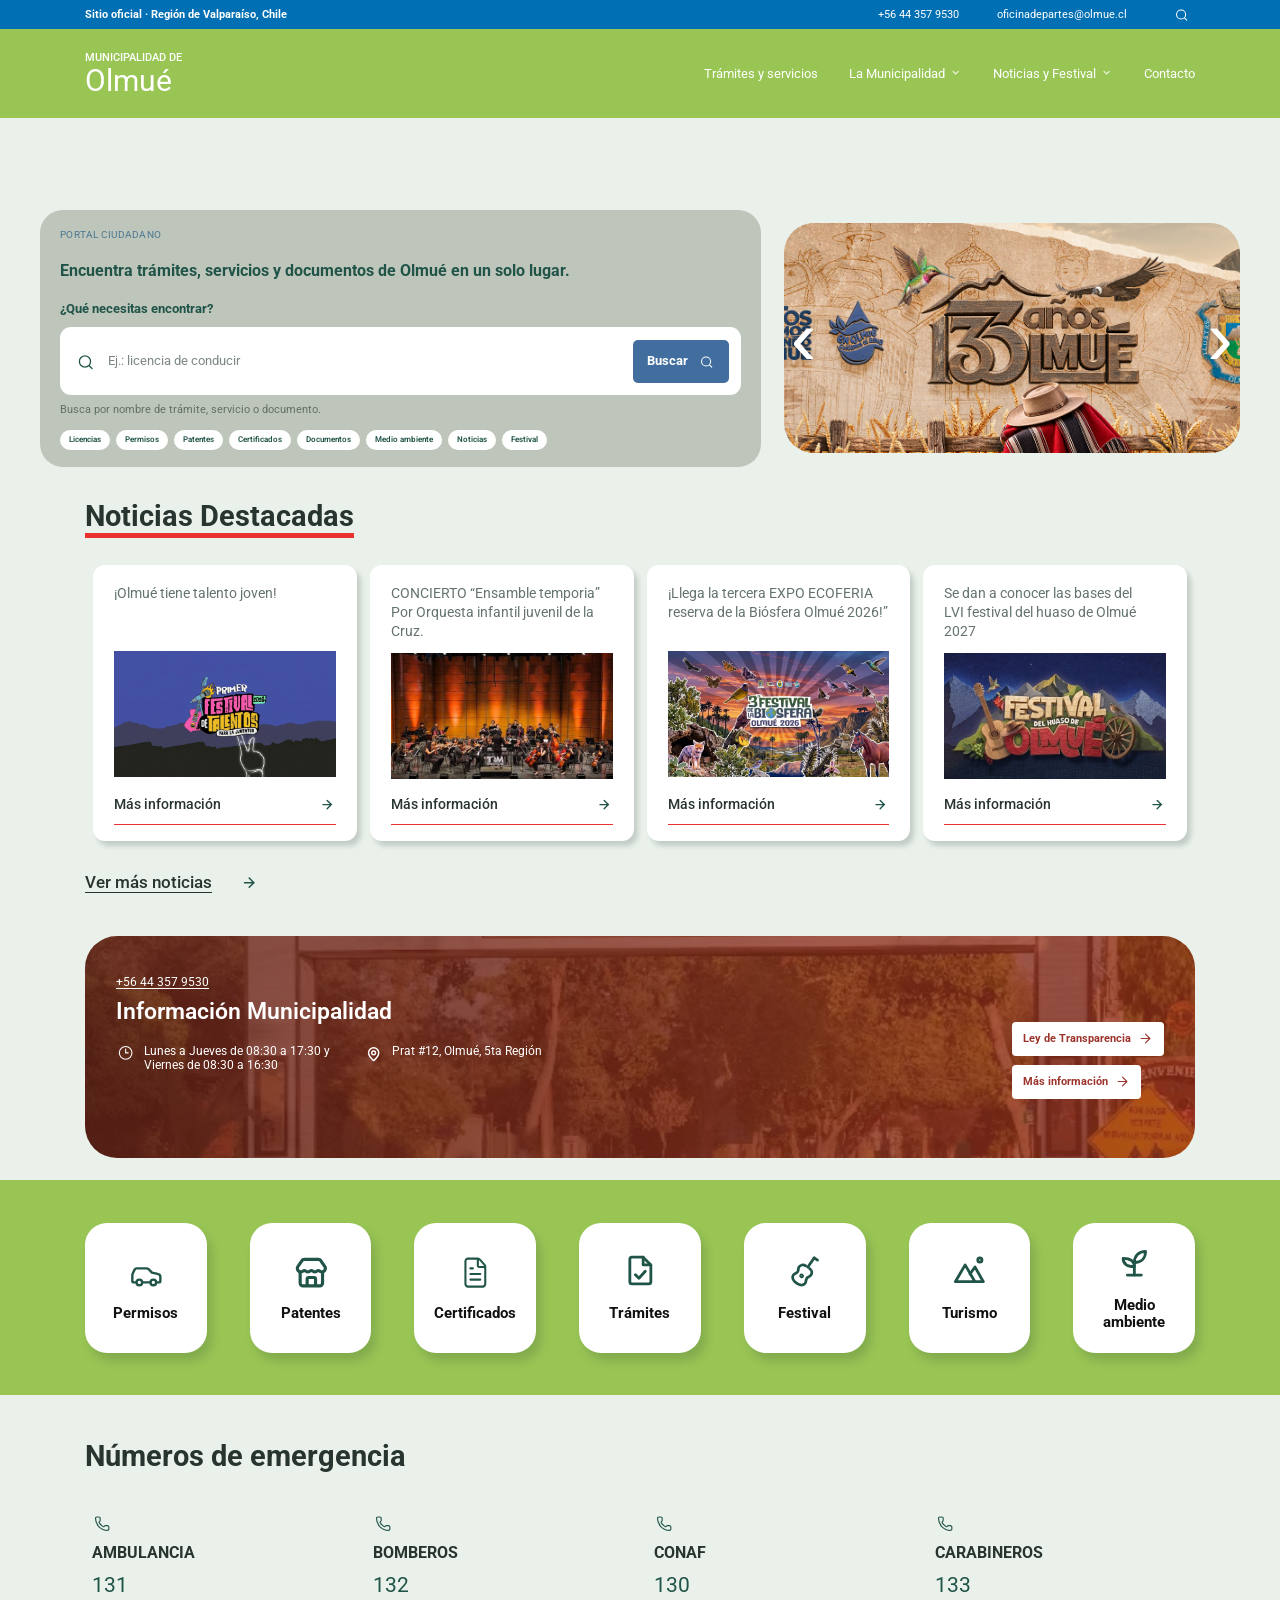
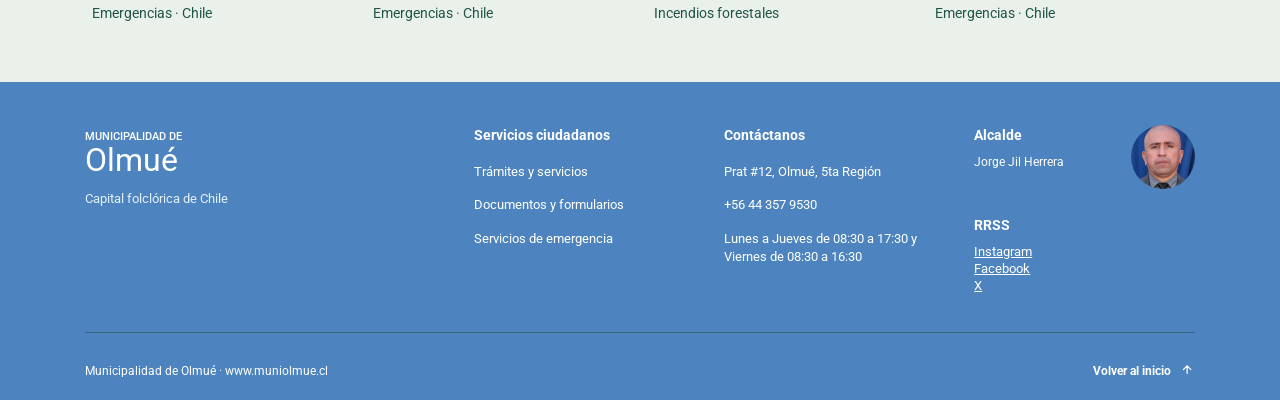
==== index.html @ d22fb032 "version1 version 1 de sitio Municipalidad olmue" ====
<!DOCTYPE html>

<html lang="es">
<head>
<meta charset="utf-8"/>
<meta content="width=device-width, initial-scale=1" name="viewport"/>
<meta content="#006FB3" name="theme-color"/>
<meta content="Portal ciudadano de la Municipalidad de Olmué: trámites, noticias, servicios y contacto municipal." name="description"/>
<title>Inicio · Municipalidad de Olmué</title>
<link href="https://fonts.googleapis.com" rel="preconnect"/>
<link crossorigin="" href="https://fonts.gstatic.com" rel="preconnect"/>
<link href="https://fonts.googleapis.com/css2?family=Roboto:wght@400;500;600;700;800&amp;display=swap" rel="stylesheet"/>
<link href="assets/home.css" rel="stylesheet"/>
<script defer="" src="assets/shared-layout.js"></script><script defer="" src="assets/home.js"></script>
<link rel="stylesheet" href="assets/mobile.css">
</head>
<body id="inicio">
<a class="skip-link" href="#contenido">Saltar al contenido principal</a>
<div id="site-shell-header"></div>

<main id="contenido">
<section aria-label="Portal ciudadano y destacados" class="intro">
<div class="intro-container">
<div class="citizen-portal" id="portal">
<span class="eyebrow">PORTAL CIUDADANO</span>
<h1>Encuentra trámites, servicios y documentos de Olmué en un solo lugar.</h1>
<form autocomplete="off" id="search-form" role="search">
<label for="portal-search">¿Qué necesitas encontrar?</label>
<div class="search-field">
<img alt="" src="assets/icons/buscar.svg"/>
<input aria-controls="search-results" aria-describedby="search-help" aria-expanded="false" id="portal-search" name="q" placeholder="Ej.: licencia de conducir" type="search"/>
<button class="search-button" type="submit">Buscar <img alt="" src="assets/icons/buscar.svg"/></button>
</div>
</form>
<p class="search-help" id="search-help">Busca por nombre de trámite, servicio o documento.</p>
<div aria-label="Búsquedas sugeridas" class="keywords">
<button data-search="Licencia" type="button">Licencias</button>
<button data-search="Permiso" type="button">Permisos</button>
<button data-search="Patentes" type="button">Patentes</button>
<button data-search="Certificado" type="button">Certificados</button>
<button data-search="Documentos" type="button">Documentos</button>
<button data-search="Medio ambiente" type="button">Medio ambiente</button>
<button data-search="Noticias" type="button">Noticias</button>
<button data-search="Festival" type="button">Festival</button>
</div>
<div aria-live="polite" class="search-results" hidden="" id="search-results"></div>
</div>
<div aria-label="Actividades e información destacada de Olmué" aria-roledescription="carrusel" class="slider" role="region">
<div class="slide-content">
<img alt="Imagen destacada de Olmué, aniversario de la comuna" class="slide-image" id="slide-image" src="assets/images/galeria-festival.jpg"/>
<span class="slide-caption" hidden="" id="slide-caption"></span>
</div>
<button aria-label="Imagen anterior" class="slider-arrow prev" id="slide-prev" type="button"><span aria-hidden="true">‹</span></button>
<button aria-label="Imagen siguiente" class="slider-arrow next" id="slide-next" type="button"><span aria-hidden="true">›</span></button>
</div>
</div>
</section>
<section aria-labelledby="news-title" class="news-section container">
<h2 class="section-heading" id="news-title">Noticias Destacadas</h2>
<div class="news-grid">
<article class="news-card"><a aria-label="Más información sobre el concierto Ensamble temporia" href="noticia.html?id=0"><h3>¡Olmué tiene talento joven!</h3><img alt="Imagen provisoria de un edificio municipal" src="assets/images/noticia-municipio.jpg"/><span class="card-bottom"><span>Más información</span><img alt="" src="assets/icons/flecha-derecha.svg"/></span></a></article>
<article class="news-card"><a aria-label="Más información sobre el concierto Ensamble temporia" href="noticia.html?id=1"><h3>CONCIERTO “Ensamble temporia”<br/>Por Orquesta infantil juvenil de la Cruz.</h3><img alt="Imagen provisoria de un edificio municipal" src="assets/images/noticia-municipio-1.jpg"/><span class="card-bottom"><span>Más información</span><img alt="" src="assets/icons/flecha-derecha.svg"/></span></a></article>
<article class="news-card"><a aria-label="Más información sobre el concierto Ensamble temporia" href="noticia.html?id=2"><h3>¡Llega la tercera EXPO ECOFERIA reserva de la Biósfera Olmué 2026!”<br/></h3><img alt="Imagen provisoria de un edificio municipal" src="assets/images/noticia-municipio-2.jpg"/><span class="card-bottom"><span>Más información</span><img alt="" src="assets/icons/flecha-derecha.svg"/></span></a></article>
<article class="news-card"><a aria-label="Más información sobre el concierto Ensamble temporia" href="noticia.html?id=3"><h3>Se dan a conocer las bases del<br/> LVI festival del huaso de Olmué 2027</h3><img alt="Imagen provisoria de un edificio municipal" src="assets/images/noticia-municipio-3.jpg"/><span class="card-bottom"><span>Más información</span><img alt="" src="assets/icons/flecha-derecha.svg"/></span></a></article>
</div>
<a class="more-news" href="noticias.html"><span>Ver más noticias</span><img alt="" src="assets/icons/flecha-derecha.svg"/></a>
</section>
<section aria-labelledby="municipal-title" class="municipal-banner container">
<div class="banner-details">
<a class="banner-phone" href="tel:+56443579530">+56 44 357 9530</a>
<h2 id="municipal-title">Información Municipalidad</h2>
<div class="banner-facts">
<p><img alt="" src="assets/icons/horario.svg"/><span>Lunes a Jueves de 08:30 a 17:30 y<br/>Viernes de 08:30 a 16:30</span></p>
<p><img alt="" src="assets/icons/ubicacion.svg"/><span>Prat #12, Olmué, 5ta Región</span></p>
</div>
</div>
<div class="banner-actions">
<a href="https://www.portaltransparencia.cl/PortalPdT/pdtta?codOrganismo=MU190" target="_blank" rel="noopener noreferrer" rel="noopener noreferrer" target="_blank">Ley de Transparencia <svg aria-hidden="true" fill="none" focusable="false" viewbox="0 0 24 24"><path d="M5 12h14m-7-7 7 7-7 7" stroke="currentColor" stroke-linecap="round" stroke-linejoin="round" stroke-width="1.8"></path></svg></a>
<a href="municipalidad.html" rel="noopener noreferrer" target="_blank">Más información <svg aria-hidden="true" fill="none" focusable="false" viewbox="0 0 24 24"><path d="M5 12h14m-7-7 7 7-7 7" stroke="currentColor" stroke-linecap="round" stroke-linejoin="round" stroke-width="1.8"></path></svg></a>
</div>
</section>
<section aria-label="Accesos directos" class="shortcuts-section">
<div class="container shortcuts-grid">
<a class="shortcut" href="tramites.html?q=permiso"><img alt="" src="assets/icons/automovil.svg"/><span>Permisos</span></a>
<a class="shortcut" href="tramites.html?tramite=patentes-comerciales"><img alt="" src="assets/icons/tienda.svg"/><span>Patentes</span></a>
<a class="shortcut" href="tramites.html?tramite=certificado-informaciones-previas"><img alt="" src="assets/icons/documento.svg"/><span>Certificados</span></a>
<a class="shortcut" href="tramites.html"><img alt="" src="assets/icons/tramites.svg"/><span>Trámites</span></a>
<a class="shortcut" href="festival.html"><img alt="" src="assets/icons/festival.svg"/><span>Festival</span></a>
<a class="shortcut" href="turismo.html"><img alt="" src="assets/icons/turismo.svg"/><span>Turismo</span></a>
<a class="shortcut" href="medio-ambiente.html"><img alt="" src="assets/icons/medio-ambiente.svg"/><span>Medio<br/>ambiente</span></a>
</div>
</section>
<section aria-labelledby="emergency-title" class="emergency-section">
<div class="container">
<h2 id="emergency-title">Números de emergencia</h2>
<div class="emergency-grid">
<div class="emergency-item"><img alt="" src="assets/icons/telefono.svg"/><h3>AMBULANCIA</h3><a href="tel:131">131</a><p>Emergencias · Chile</p></div>
<div class="emergency-item"><img alt="" src="assets/icons/telefono.svg"/><h3>BOMBEROS</h3><a href="tel:132">132</a><p>Emergencias · Chile</p></div>
<div class="emergency-item"><img alt="" src="assets/icons/telefono.svg"/><h3>CONAF</h3><a href="tel:130">130</a><p>Incendios forestales</p></div>
<div class="emergency-item"><img alt="" src="assets/icons/telefono.svg"/><h3>CARABINEROS</h3><a href="tel:133">133</a><p>Emergencias · Chile</p></div>
</div>
</div>
</section>
</main>
<div id="site-shell-footer"></div>
</body>
</html>
---- assets/home.css ----
:root{--blue:#006FB3;--blue2:#4D84BF;--green:#99C555;--red:#EA332F;--forest:#205448;--ink:#27342f;--soft:#eaf1eb;--portal:#bec5ba;--footer:#4D84BF;--radius:18px}
*,*::before,*::after{box-sizing:border-box}
html{scroll-behavior:smooth}
body{margin:0;color:var(--ink);background:var(--soft);font:400 15px/1.45 Roboto,Arial,sans-serif}
a{color:inherit}button,input{font:inherit}button{cursor:pointer}
img{display:block;max-width:100%}[hidden]{display:none!important}
.container{width:min(1110px,calc(100% - 80px));margin-inline:auto}
.skip-link{position:fixed;z-index:1000;top:-80px;left:16px;background:white;padding:10px 14px}
.skip-link:focus{top:10px}
:focus-visible{outline:3px solid #142a78;outline-offset:3px}
.site-header{position:relative;z-index:90}
.utility-bar{background:var(--blue);color:#fff;font-size:11px}
.utility-inner{height:29px;display:flex;align-items:center;justify-content:space-between;gap:20px}
.utility-right{display:flex;align-items:center;gap:38px}
.utility-right a{text-decoration:none;font-size:11px}
.utility-right a:hover,.footer a:hover{text-decoration:underline}
.utility-search{border:0;background:transparent;padding:5px;display:grid;place-items:center;margin-left:3px}
.utility-search img{width:17px;height:17px;filter:brightness(0) invert(1)}
.main-nav{background:var(--green);color:#fff}
.nav-inner{height:89px;display:flex;align-items:center;justify-content:space-between;gap:24px}
.brand{text-decoration:none;display:inline-flex;flex-direction:column;justify-content:center;color:#fff;line-height:1.02;letter-spacing:0}
.brand span{font-size:11px;font-weight:500;line-height:1.35}
.brand strong{font-size:30px;font-weight:400}
.nav-links{display:flex;align-items:stretch;height:100%;gap:31px}
.nav-link,.nav-trigger{white-space:nowrap;color:#fff;text-decoration:none;background:none;border:0;padding:0;font-size:13px;line-height:1.2;font-weight:400}
.nav-link{display:flex;align-items:center}
.nav-link:hover,.nav-trigger:hover,.nav-trigger[aria-expanded="true"]{text-decoration:underline;text-underline-offset:5px}
.nav-group{position:relative;display:flex;align-items:center}
.nav-trigger{display:flex;align-items:center;gap:4px;height:100%;}
.nav-chevron{width:13px;height:13px;filter:brightness(0) invert(1);opacity:.82}
.nav-dropdown{position:absolute;top:calc(100% - 4px);left:50%;transform:translateX(-50%);min-width:184px;background:white;color:var(--ink);border-radius:6px;box-shadow:0 11px 26px #152d2750;padding:8px;display:none;z-index:100}
.nav-dropdown a{display:block;padding:10px 11px;border-radius:3px;white-space:nowrap;text-decoration:none;font-size:13px}
.nav-dropdown a:hover,.nav-dropdown a:focus-visible{background:#e9f1e7;color:var(--forest)}
.nav-group.open .nav-dropdown{display:block}
.menu-backdrop{position:fixed;inset:118px 0 0;z-index:80;background:rgba(23,29,26,.28);border:0;padding:0;cursor:default}
.menu-toggle{display:none}
/* Buscador y carrusel */
.intro{padding:92px 0 0}
.intro-container{width:min(1200px,calc(100% - 48px));margin:auto;display:grid;grid-template-columns:minmax(0,1.58fr) minmax(0,1fr);gap:23px;align-items:center}
.citizen-portal{position:relative;z-index:10;background:var(--portal);border-radius:23px;padding:18px 20px 17px;min-width:0}
.eyebrow{display:block;font-size:10px;letter-spacing:.025em;color:#4c7893;margin-bottom:17px}
.citizen-portal h1{font-size:16px;line-height:1.37;color:var(--forest);font-weight:700;margin:0 0 19px;max-width:100%}
.citizen-portal form label{display:block;color:var(--forest);font-size:13px;font-weight:700;margin-bottom:8px}
.search-field{display:flex;align-items:center;gap:10px;background:white;padding:7px 12px 7px 15px;border-radius:11px;min-height:68px}
.search-field>img{width:21px;height:21px;flex:none}
.search-field input{min-width:0;flex:1;width:100%;border:0;background:none;outline:0;color:var(--ink);font-size:13px}
.search-field input::placeholder{color:#7c8780}
.search-field:focus-within{box-shadow:0 0 0 3px #006fb383}
.search-button{flex:none;border:0;background:#416e9e;color:white;border-radius:5px;font-size:13px;font-weight:700;padding:12px 14px;display:flex;gap:10px;align-items:center;min-height:39px}
.search-button:hover{background:var(--blue)}
.search-button img{filter:brightness(0) invert(1);width:17px;height:17px}
.search-help{color:#617169;margin:7px 0 12px;font-size:11px}
.keywords{display:flex;align-items:center;flex-wrap:nowrap;gap:6px;overflow:hidden}
.keywords button{white-space:nowrap;flex:0 1 auto;min-width:0;border:0;background:white;color:var(--forest);border-radius:100px;padding:4px 9px;font-size:8px;font-weight:600}
.keywords button:hover,.keywords button:focus-visible{background:#e7f4d6}
.search-results{position:absolute;top:calc(100% + 8px);left:15px;right:15px;max-height:300px;overflow:auto;padding:13px;background:white;border:1px solid #d6ddd5;box-shadow:0 16px 30px #122a2340;border-radius:12px;z-index:20}
.results-head{display:flex;align-items:center;justify-content:space-between;gap:12px;margin-bottom:9px;color:var(--forest);font-size:13px}
.results-head button{background:transparent;border:0;font-size:21px;line-height:1}
.search-results a{display:flex;justify-content:space-between;gap:12px;align-items:center;padding:9px 7px;border-top:1px solid #e5eae3;font-size:13px;text-decoration:none}
.search-results a:hover{background:#edf3ee}
.search-results small{color:#60746d;white-space:nowrap}
.slider{position:relative;overflow:hidden;height:230px;border-radius:30px;isolation:isolate;background:#8b977c}
.slide-content{display:block;width:100%;height:100%;color:white}
.slide-image{width:100%;height:100%;object-fit:cover}
.slide-caption{position:absolute;left:0;right:0;bottom:0;padding:28px 28px 22px;background:linear-gradient(transparent,#0009);font-size:22px;font-weight:800;text-shadow:0 1px 4px #0008}
.slider-arrow{position:absolute;z-index:2;top:50%;transform:translateY(-50%);border:0;background:transparent;color:#fff;font-family:Arial,sans-serif;font-size:77px;line-height:.7;font-weight:200;padding:8px 3px;text-shadow:0 0 7px #141f2040}
.slider-arrow.prev{left:4px}.slider-arrow.next{right:4px}
.slider-arrow:hover{transform:translateY(-50%) scale(1.12)}
/* Noticias */
.news-section{padding-top:31px}
.section-heading{position:relative;display:inline-block;font-size:29px;line-height:1.25;margin:0 0 31px;font-weight:700}
.section-heading::after{content:"";position:absolute;left:0;right:0;bottom:-4px;height:5px;background:var(--red)}
.news-grid{display:grid;grid-template-columns:repeat(4,minmax(0,1fr));gap:13px;margin:0 8px}
.news-card{min-width:0;background:#fff;border-radius:12px;overflow:hidden;box-shadow:4px 5px 5px #263a3033;transition:transform .2s,box-shadow .2s}
.news-card:hover{transform:translateY(-4px);box-shadow:5px 8px 12px #263a3040}
.news-card a{display:flex;flex-direction:column;height:100%;padding:19px 21px 16px;text-decoration:none;color:var(--ink)}
.news-card h3{font-weight:400;color:#64746c;font-size:14px;line-height:1.35;min-height:55px;margin:0 0 12px}
.news-card>a>img{height:126px;width:100%;object-fit:cover;margin:0 0 15px}
.card-bottom{display:flex;align-items:center;justify-content:space-between;gap:10px;border-bottom:1px solid var(--red);padding:0 0 10px;margin-top:auto;font-weight:500;font-size:14px;white-space:nowrap}
.card-bottom img{width:18px;height:18px}
.more-news{display:inline-flex;gap:27px;align-items:center;font-size:17px;font-weight:500;margin:29px 0 41px 0;text-underline-offset:4px}
.more-news img{width:20px;height:20px}
/* Informaciones municipales */
.municipal-banner{min-height:222px;display:flex;justify-content:space-between;align-items:flex-start;gap:30px;border-radius:32px;background:linear-gradient(90deg,rgba(101,34,24,.81),rgba(151,46,23,.75)),url('images/banner-paisaje.jpg') center 56% / cover no-repeat;color:white;padding:35px 31px;margin-bottom:22px}
.banner-phone{font-size:12px;text-decoration:underline;text-underline-offset:2px}
.municipal-banner h2{font-size:23px;line-height:1.2;font-weight:600;margin:6px 0 18px;color:white}
.banner-facts{display:flex;gap:34px;align-items:flex-start}
.banner-facts p{display:flex;align-items:flex-start;gap:9px;margin:0;color:white;font-size:12px;line-height:1.18}
.banner-facts img{width:19px;height:19px;filter:brightness(0) invert(1);flex:none}
.banner-actions{display:flex;flex-direction:column;gap:9px;margin-top:51px;min-width:147px;align-items:flex-start}
.banner-actions a{display:flex;align-items:center;gap:7px;justify-content:space-between;background:#fff;color:#9c342c;text-decoration:none;border-radius:4px;padding:9px 11px;font-size:11px;font-weight:700;white-space:nowrap;transition:transform .2s}
.banner-actions a:hover{transform:translateX(3px)}
.banner-actions a svg{width:15px;height:15px;flex:none;color:inherit}
/* accesos */
.shortcuts-section{background:var(--green);padding:43px 0 42px}
.shortcuts-grid{display:grid;grid-template-columns:repeat(7,minmax(0,1fr));align-items:stretch;justify-content:space-between;gap:43px}
.shortcut{min-width:0;min-height:130px;border-radius:22px;display:flex;flex-direction:column;align-items:center;justify-content:center;gap:10px;padding:16px 10px;background:#fff;color:#111;text-decoration:none;text-align:center;box-shadow:5px 8px 10px #1e362a2d;transition:transform .2s,box-shadow .2s}
.shortcut:hover{transform:translateY(-5px);box-shadow:6px 10px 15px #1e362a44}
.shortcut img{width:42px;height:42px;object-fit:contain}
.shortcut span{font-size:15px;line-height:1.14;font-weight:700}
/* números */
.emergency-section{background:var(--soft);padding:40px 0 58px}
.emergency-section h2{margin:0 0 37px;font-size:29px;font-weight:700}
.emergency-grid{display:grid;grid-template-columns:repeat(4,minmax(0,1fr));gap:28px;padding:0 7px}
.emergency-item img{width:20px;height:20px;margin-bottom:7px}
.emergency-item h3{font-size:16px;margin:0 0 6px;font-weight:700}
.emergency-item a{text-decoration:none;font-size:21px;font-weight:400;color:var(--forest)}
.emergency-item a:hover{text-decoration:underline}
.emergency-item p{color:var(--forest);margin:3px 0 0;font-size:14px}
/* Pie */
.footer{background:var(--footer);color:#fff;padding:43px 0 20px}
.footer-grid{display:grid;grid-template-columns:1.48fr .9fr .9fr .92fr;gap:34px;padding-bottom:37px}
.footer-brand .brand span{font-size:11px}.footer-brand .brand strong{font-size:32px}
.footer-brand p{font-size:13px;margin-top:13px;color:#e3effa}
.footer-column h2{font-size:14px;font-weight:700;margin:0 0 18px}
.footer-column>a,.footer-column>p{display:block;font-size:13px;color:#fff;text-decoration:none;margin:0 0 16px;line-height:1.35}
.footer-mayor a{margin:0;line-height:1.3;text-decoration:underline}
.mayor-row{display:flex;gap:10px;align-items:flex-start;justify-content:space-between;margin-bottom:26px}
.mayor-row p{font-size:12px;margin:0}
.mayor-row img{width:64px;height:64px;border-radius:50%;object-fit:cover}
.footer-mayor h2{margin-bottom:9px}
.footer-bottom{border-top:1px solid #21554788;padding-top:30px;display:flex;align-items:center;justify-content:space-between;gap:20px;font-size:12px}
.footer-bottom a{display:flex;gap:8px;align-items:center;text-decoration:none;font-weight:700}
.footer-bottom a img{width:16px;height:16px;filter:brightness(0) invert(1)}
@media(min-width:1450px){.container{width:min(1190px,calc(100% - 96px))}.intro-container{width:min(1310px,calc(100% - 48px))}}
@media(max-width:1000px){.container{width:calc(100% - 56px)}.nav-links{gap:15px}.nav-link,.nav-trigger{font-size:12px}.intro-container{gap:16px}.citizen-portal{padding:17px}.citizen-portal h1{font-size:14px}.keywords button{font-size:7px;padding:3px 6px}.shortcuts-grid{gap:18px}.news-card a{padding:16px 13px 13px}.news-card h3{font-size:12px}.news-card>a>img{height:112px}.card-bottom{font-size:12px}.banner-facts{gap:17px}}
@media(max-width:760px){
 .container{width:calc(100% - 36px)}.utility-inner{height:auto;min-height:31px}.utility-inner strong{font-size:9px}.utility-right{gap:12px}.utility-right a{display:none}
 .nav-inner{height:72px}.brand strong{font-size:27px}.menu-toggle{display:flex;width:42px;height:42px;padding:8px;border:1px solid #fff9;border-radius:5px;flex-direction:column;justify-content:space-around;align-items:center;background:transparent}.menu-toggle span{height:2px;width:23px;background:white}
 .nav-links{display:none;position:absolute;top:100%;left:0;right:0;height:auto;padding:14px 20px 20px;background:var(--green);box-shadow:0 12px 18px #1431284d;flex-direction:column;gap:0}
 .nav-links.mobile-open{display:flex}.nav-link,.nav-trigger{width:100%;justify-content:space-between;min-height:45px;font-size:15px;border-bottom:1px solid #ffffff59;text-decoration:none}
 .nav-group{display:block}.nav-trigger{height:auto}.nav-dropdown{position:static;transform:none;min-width:0;box-shadow:none;border-radius:3px;margin:3px 0 9px;background:#f9fbf7}
 .nav-dropdown a{font-size:14px;padding:10px 16px}
 .menu-backdrop{inset:103px 0 0}
 .intro{padding-top:32px}.intro-container{width:calc(100% - 30px);grid-template-columns:1fr;gap:18px}.citizen-portal{padding:18px;border-radius:17px}
 .citizen-portal h1{font-size:16px}.keywords{flex-wrap:wrap}.keywords button{font-size:10px}
 .slider{height:240px;border-radius:22px}
 .news-section{padding-top:35px}.section-heading{font-size:25px}.news-grid{grid-template-columns:repeat(2,minmax(0,1fr));margin:0;gap:12px}.news-card h3{font-size:13px}.news-card>a>img{height:145px}.card-bottom{font-size:12px}
 .more-news{margin:25px 0 29px}
 .municipal-banner{border-radius:20px;min-height:260px;padding:25px 20px;display:block}.banner-facts{flex-wrap:wrap;gap:15px}.banner-actions{margin-top:22px;flex-direction:row;flex-wrap:wrap}
 .shortcuts-section{padding:32px 0}.shortcuts-grid{grid-template-columns:repeat(4,1fr);gap:14px}.shortcut{min-height:114px;border-radius:16px}.shortcut img{width:38px;height:38px}.shortcut span{font-size:12px}
 .emergency-section{padding:35px 0 46px}.emergency-section h2{font-size:25px}.emergency-grid{grid-template-columns:repeat(2,1fr);gap:28px}.emergency-item h3{font-size:14px}.emergency-item a{font-size:20px}
 .footer-grid{grid-template-columns:repeat(2,minmax(0,1fr));gap:35px 20px}.footer-bottom{align-items:flex-start}
}
@media(max-width:420px){.search-field{padding:5px;gap:7px}.search-field>img{margin-left:4px;width:18px}.search-field input{font-size:12px}.search-button{font-size:12px;padding:10px 9px;gap:5px}.slider{height:195px}.news-card a{padding:12px 10px}.news-card h3{font-size:11px}.news-card>a>img{height:105px}.card-bottom{font-size:11px}.shortcuts-grid{grid-template-columns:repeat(3,minmax(0,1fr));gap:12px}.emergency-grid{gap:22px}.footer-grid{grid-template-columns:1fr 1fr}.footer-bottom{font-size:10px}}
@media(prefers-reduced-motion:reduce){*,*::before,*::after{scroll-behavior:auto!important;transition:none!important}}

/* Las cabeceras y pies compartidos no heredan estilos de páginas pendientes de rediseño. */
.site-header .utility-bar,.site-header .main-nav{color:#fff}
.footer .footer-column h2,.footer .footer-mayor h2{color:#fff}
.footer .footer-bottom a{color:#fff}
---- assets/mobile.css ----
/* Municipalidad de Olmué — adaptación móvil de las páginas aprobadas.
   Se aplica después de los estilos existentes; no modifica el diseño de escritorio. */
@media (max-width: 760px) {
  html { scroll-padding-top: 16px; }
  body { min-width: 0; }
  .container { width: calc(100% - 36px); }
  .site-header { z-index: 500; }
  .site-header .utility-inner { gap: 8px; }
  .site-header .utility-inner strong { font-size: 10px; }
  .site-header .nav-inner { height: 72px; }
  .site-header .nav-links { z-index: 502; max-height: calc(100dvh - 103px); overflow-y: auto; overscroll-behavior: contain; }
  .site-header .nav-link,.site-header .nav-trigger { white-space: normal; text-align: left; }
  .site-header .nav-group { min-width: 0; }
  .site-header .nav-dropdown { width: 100%; max-width: 100%; }
  .site-header .nav-dropdown a { white-space: normal; }
  #menu-backdrop.menu-backdrop { inset: 103px 0 0; z-index: 499; }
  .menu-toggle { flex: none; }
  .footer { padding-top: 30px; }
  .footer-grid { gap: 25px 20px; }
  .footer-column,.footer-brand,.footer-mayor { min-width: 0; }
  .footer a,.footer p { overflow-wrap: anywhere; }
  .footer-bottom { gap: 12px; flex-wrap: wrap; }
  .footer .mayor-row { align-items: center; }
  button,a,input { -webkit-tap-highlight-color: transparent; }
  input,select,textarea { font-size: 16px !important; max-width: 100%; }
  /* Inicio */
  .intro { padding-top: 24px; }
  .intro-container { width: calc(100% - 36px); }
  .citizen-portal { padding: 18px; }
  .search-field { gap: 7px; padding: 7px; min-height: 56px; }
  .search-field>img { width: 18px; margin-left: 5px; }
  .search-field input { font-size: 16px; }
  .search-button { padding: 10px; gap: 5px; }
  .keywords { flex-wrap: wrap; overflow: visible; }
  .keywords button { min-height: 28px; font-size: 11px; }
  .search-results { left: 8px; right: 8px; max-height: 270px; }
  .slider { height: clamp(210px,58vw,300px); }
  .slide-caption { font-size: clamp(16px,5vw,22px); padding: 28px 31px 17px; }
  .slider-arrow { font-size: 56px; min-width: 35px; min-height: 44px; }
  .news-grid { grid-template-columns: repeat(2,minmax(0,1fr)); gap: 12px; }
  .news-card a { padding: 12px 10px; }
  .news-card h3 { font-size: 13px; min-height: 0; }
  .news-card>a>img { height: 120px; }
  .news-card .card-bottom { white-space: normal; font-size: 12px; }
  .municipal-banner { margin-bottom: 0; }
  .banner-actions { min-width: 0; width: 100%; }
  .banner-actions a { min-height: 42px; white-space: normal; }
  .shortcuts-grid { grid-template-columns: repeat(3,minmax(0,1fr)); gap: 12px; }
  .shortcut { min-height: 112px; padding: 10px 6px; }
  .shortcut span { font-size: 12px; overflow-wrap: anywhere; }
  .emergency-item { min-width: 0; }
  .emergency-item a { overflow-wrap: anywhere; }
  /* Contactos */
  .contact-main .container { width: calc(100% - 36px); }
  .contact-intro { margin-top: 24px; }
  .contact-intro h1 { font-size: 34px; }
  .contact-intro>p { font-size: 16px; margin-bottom: 20px; }
  .contact-top-grid { grid-template-columns: 1fr; gap: 12px; }
  .contact-top-card { padding: 19px; min-height: 0; }
  .contact-card-value { font-size: 19px; }
  .contact-emergency-layout { margin-top: 33px; gap: 17px; }
  .emergency-panel { border-radius: 26px; min-height: 0; padding: 24px 17px; }
  .emergency-panel h2 { font-size: 21px; gap: 10px; }
  .emergency-stats { grid-template-columns: repeat(3,minmax(0,1fr)); gap: 16px 7px; }
  .emergency-stats span { white-space: normal; font-size: 11px; }
  .emergency-stats a { font-size: 21px; }
  .emergency-locations { gap: 19px; }
  .emergency-side-list { display: grid; grid-template-columns: 1fr; gap: 12px; }
  .emergency-pill { min-height: 72px; padding: 14px 18px; }
  .emergency-pill>img { width: 27px; height: 27px; }
  .emergency-pill a { font-size: 15px; }
  .contact-directory { margin-top: 38px; }
  .directory-headings h2 { font-size: 27px; }
  .directory-top { display: block; }
  .directory-quicklinks { display: flex; align-items: flex-start; flex-direction: column; gap: 17px; margin: 16px 0 22px; }
  .directory-quicklinks a { white-space: normal; min-height: 42px; font-size: 15px; gap: 12px; }
  .directory-row { grid-template-columns: 1fr; gap: 11px; padding: 18px; }
  .directory-row h3 { font-size: 16px; }
  .directory-method a { white-space: normal; overflow-wrap: anywhere; font-size: 15px; }
  /* Noticias generales y detalle */
  .news-page-title { font-size: 30px; }
  .news-query { flex-wrap: wrap; }
  .news-query-field { min-height: 46px; }
  .news-query-btn { min-height: 44px; }
  .news-chips button { min-height: 40px; }
  .news-list-toolbar { flex-direction: column; gap: 11px; }
  .news-sort { white-space: normal; }
  .news-list-grid { grid-template-columns: repeat(2,minmax(0,1fr)); gap: 12px; }
  .news-list-card { min-height: 300px; }
  .news-list-card .news-card-cover { height: 116px; }
  .news-card-content { padding: 12px 11px; }
  .news-card-title { font-size: 14px; }
  .news-pagination { grid-template-columns: 1fr; gap: 12px; }
  .news-pages-controls { justify-content: center; flex-wrap: wrap; gap: 4px; }
  .news-pages-controls button { width: 34px; height: 34px; }
  .news-pages-controls .page-prev,.news-pages-controls .page-next { min-width: 65px; }
  .news-article-title { font-size: 30px; line-height: 1.18; }
  .news-article-lead { font-size: 16px; }
  .news-article-content-grid { grid-template-columns: 1fr; gap: 20px; }
  .news-article-share { max-width: none; }
  .news-related-heading { align-items: flex-start; }
  .related-news-grid { padding: 0; }
  /* Festival */
  .festival-hero { padding: 23px 0 34px; }
  .festival-hero-grid { grid-template-columns: 1fr; gap: 22px; }
  .festival-hero h1 { font-size: 37px; }
  .festival-hero-lead { font-size: 18px; }
  .festival-hero-photo { margin-top: 0; aspect-ratio: 16/10; }
  .festival-documents { width: 100%; }
  .festival-doc { white-space: normal; overflow-wrap: anywhere; }
  .festival-links-section { padding: 28px 0; }
  .festival-links-grid { grid-template-columns: 1fr; gap: 12px; }
  .festival-main-link,.festival-main-red,.festival-main-blue,.festival-main-green { width: 100%; max-width: 100%; min-width: 0; min-height: 62px; justify-self: stretch; font-size: 19px; white-space: normal; }
  .festival-main-red:hover,.festival-main-red:focus-visible,.festival-main-blue:hover,.festival-main-blue:focus-visible { width: 100%; }
  .festival-related h2,.festival-gallery h2 { font-size: 26px; margin-bottom: 20px; }
  .festival-news-grid { grid-template-columns: 1fr; gap: 16px; padding: 0; }
  .festival-news-card { min-height: 0; }
  .festival-news-card>img { height: 190px; }
  .festival-more-news { margin: 24px 0; }
  .festival-photo-grid { grid-template-columns: repeat(2,minmax(0,1fr)); gap: 10px; }
  .festival-photo-grid img { height: clamp(125px,36vw,185px); }
  .festival-facebook-link:hover,.festival-facebook-link:focus-visible { width: min(250px,100%); }
  .festival-toast { width: calc(100% - 36px); text-align: center; }
  /* La Municipalidad */
  .muni-page main h1 { font-size: 34px; }
  .muni-page main h2 { font-size: 26px; }
  .muni-intro-grid { grid-template-columns: 1fr; gap: 23px; }
  .muni-intro-copy p { font-size: 15px; }
  .muni-slider { height: clamp(205px,56vw,280px); }
  .muni-council-grid { grid-template-columns: repeat(2,minmax(0,1fr)); gap: 14px 12px; }
  .muni-person { min-height: 85px; gap: 8px; }
  .muni-person img { width: 58px; height: 58px; }
  .muni-person strong { font-size: 11px; }
  .muni-person small { font-size: 10px; }
  .muni-council-more { justify-content: flex-start; }
  .muni-discover-grid { grid-template-columns: 1fr; gap: 15px; }
  .muni-discover-card { min-width: 0; }
  .muni-account { min-width: 0; }
  .muni-account-actions { flex-wrap: wrap; gap: 12px; }
  .muni-red-button { max-width: 100%; }
  .muni-red-button:hover,.muni-red-button:focus-visible { max-width: 100%; }
  .muni-transparency-grid { grid-template-columns: 1fr; gap: 23px; }
  .muni-collab-links,.muni-small-links { flex-wrap: wrap; }
  .muni-contact-header { flex-direction: column; align-items: flex-start; gap: 12px; }
  .muni-contact-strip { grid-template-columns: repeat(2,minmax(0,1fr)); padding: 19px; gap: 25px 12px; }
  .muni-contact-strip a,.muni-contact-strip p { overflow-wrap: anywhere; }
  .muni-organigrama { width: calc(100% - 28px); padding: 18px; }
  .muni-org-children { grid-template-columns: 1fr; }
  .muni-notice { left: 18px; right: 18px; bottom: 18px; max-width: none; }
  /* Departamentos: tarjetas apiladas sin esconder las demás al abrir */
  .dept-page .dept-container { width: calc(100% - 36px); }
  .dept-page .dept-intro h1 { font-size: 33px; }
  .dept-page .dept-tools { flex-direction: column; align-items: stretch; gap: 12px; }
  .dept-page .dept-search { width: 100%; max-width: 100%; height: auto; min-height: 53px; }
  .dept-page .dept-search-button { min-width: 83px; }
  .dept-page .dept-row { flex-direction: column; gap: 13px; transition: none; }
  .dept-page .dept-card,.dept-page .dept-card.is-open,.dept-page .dept-row.has-open .dept-card:not(.is-open) { flex: 0 0 auto; width: 100%; padding: 18px; min-height: 0; }
  .dept-page .dept-row.has-open .dept-card:not(.is-open) .dept-icon { width: 46px; height: 46px; margin: 0 0 16px; }
  .dept-page .dept-row.has-open .dept-card:not(.is-open) .dept-icon svg { width: 26px; height: 26px; }
  .dept-page .dept-row.has-open .dept-card:not(.is-open) .dept-title { display: block; }
  .dept-page .dept-row.has-open .dept-card:not(.is-open) .dept-action { display: flex; }
  .dept-page .dept-card-head { min-height: 0; }
  .dept-page .dept-title { font-size: 19px; }
  .dept-page .dept-card-rows { gap: 13px; }
  /* Documentos */
  .docs-page .docs-container { width: calc(100% - 36px); }
  .docs-page .docs-hero h1 { font-size: 34px; }
  .docs-page .docs-description { font-size: 16px; }
  .docs-page .docs-layout { grid-template-columns: 1fr; gap: 22px; }
  .docs-page .docs-sidebar { min-width: 0; }
  .docs-page .docs-categories { display: grid; grid-template-columns: repeat(2,minmax(0,1fr)); gap: 6px; }
  .docs-page .docs-cat { height: 100%; min-height: 44px; padding: 9px; }
  .docs-page .docs-file-row { display: grid; grid-template-columns: 34px minmax(0,1fr); gap: 8px 11px; padding: 14px; }
  .docs-page .docs-file-icon { grid-column: 1; grid-row: 1; }
  .docs-page .docs-file-info { grid-column: 2; grid-row: 1; }
  .docs-page .docs-file-format { grid-column: 1; grid-row: 2; min-width: 0; font-size: 10px; padding: 5px 2px; }
  .docs-page .docs-download-button { grid-column: 2; grid-row: 2; justify-self: end; min-width: 120px; min-height: 42px; }
  .docs-page .docs-orient-head { flex-direction: column; align-items: flex-start; gap: 14px; }
  .docs-page .docs-contact-link { white-space: normal; gap: 12px; min-height: 42px; }
  .docs-page .docs-contact-panel { grid-template-columns: repeat(2,minmax(0,1fr)); gap: 22px 12px; }
  /* Medio Ambiente */
  .amb-page .amb-container { width: calc(100% - 36px); }
  .amb-page .amb-hero h1 { font-size: 34px; }
  .amb-page .amb-lead { font-size: 17px; }
  .amb-page .amb-shortcuts { gap: 12px; margin-bottom: 37px; display: grid; grid-template-columns: repeat(2,minmax(0,1fr)); }
  .amb-page .amb-shortcut { width: 100%; min-width: 0; height: auto; min-height: 135px; font-size: 15px; }
  .amb-page .amb-shortcut img { width: 38px; height: 38px; }
  .amb-page .amb-article { margin-bottom: 45px; }
  .amb-page .amb-article h2 { font-size: 26px; }
  .amb-page .amb-stats { max-width: 100%; }
  .amb-page .amb-committee-title { font-size: 25px; }
  .amb-page .amb-committee-table { font-size: 12px; table-layout: fixed; width: 100%; }
  .amb-page .amb-committee-table th { padding: 10px 7px; font-size: 12px; }
  .amb-page .amb-committee-table td { padding: 10px 7px; overflow-wrap: anywhere; }
  .amb-page .amb-committee-table tbody td:first-child { width: 39%; }
  .amb-page .amb-committee-table tbody td:last-child { width: 61%; }
  .amb-page .amb-download-list { display: grid; grid-template-columns: repeat(2,minmax(0,1fr)); gap: 12px; }
  .amb-page .amb-download { min-width: 0; width: 100%; min-height: 78px; border-radius: 16px; font-size: 12px; padding: 12px; }
  .amb-page .amb-download img { width: 21px; height: 21px; }
  .amb-page .amb-modal { padding: 29px 22px; max-height: calc(100dvh - 40px); overflow-y: auto; }
  /* Trámites y servicios */
  .tramites-page .tramites-container { width: calc(100% - 36px); }
  .tramites-page .tramites-hero h1 { font-size: 34px; }
  .tramites-page .tramites-layout { grid-template-columns: 1fr; gap: 23px; }
  .tramites-page .tramites-filter { min-height: 42px; }
  .tramites-page .tramites-search { gap: 8px; }
  .tramites-page .tramites-search button { min-width: 84px; padding: 0 8px; }
  .tramites-page .tramites-results-head { align-items: flex-start; }
  .tramites-page .tramites-results-head h3 { font-size: 18px; }
  .tramites-page .tramite-card { padding: 17px 14px 20px; min-height: 0; }
  .tramites-page .tramite-card-heading { grid-template-columns: 38px minmax(0,1fr); gap: 12px; }
  .tramites-page .tramite-icon { width: 38px; height: 38px; }
  .tramites-page .tramite-icon img { width: 24px; height: 24px; }
  .tramites-page .tramite-card-heading h4 { font-size: 16px; }
  .tramites-page .tramite-card-heading .tramite-tag { grid-column: 2; grid-row: 2; justify-self: start; white-space: normal; text-align: left; font-size: 11px; }
  .tramites-page .tramite-closed-inner { padding: 8px 0 0 50px; }
  .tramites-page .tramite-expanded-content { padding: 9px 0 0 0; }
  .tramites-page .tramite-information { margin-bottom: 17px; }
  .tramites-page .tramite-downloads { width: 100%; max-width: 100%; gap: 9px; display: grid; grid-template-columns: repeat(2,minmax(0,1fr)); }
  .tramites-page .tramite-download { min-width: 0; max-width: none; min-height: 70px; border-radius: 14px; font-size: 12px; padding: 8px; }
  .tramites-page .tramite-toggle { position: static; align-self: flex-end; margin-top: 10px; min-height: 38px; padding: 8px 0; }
  .tramites-page .tramite-card.is-open { padding-bottom: 18px; }
  .tramites-page .tramites-contact-head { grid-template-columns: 1fr; gap: 11px; }
  .tramites-page .tramites-contact-cards { grid-template-columns: 1fr; }
  /* Turismo */
  .tour-main .tour-container { width: calc(100% - 36px); }
  .tour-main .tour-hero { padding: 20px 0 26px; }
  .tour-main .tour-hero-grid { grid-template-columns: 1fr; gap: 20px; }
  .tour-main .tour-hero h1 { font-size: 34px; }
  .tour-main .tour-hero-visual { min-height: 0; height: clamp(245px,69vw,380px); }
  .tour-main .tour-hero-visual figcaption { bottom: 12px; left: 12px; font-size: 11px; max-width: calc(100% - 24px); }
  .tour-main .tour-jumpbar-inner { justify-content: flex-start; flex-wrap: wrap; gap: 0 14px; padding: 12px 0; }
  .tour-main .tour-jumpbar-inner>span { flex-basis: 100%; margin-bottom: 7px; }
  .tour-main .tour-jumpbar a { min-height: 40px; font-size: 13px; white-space: normal; }
  .tour-main .tour-nature,.tour-main .tour-culture,.tour-main .tour-plan { padding: 38px 0; }
  .tour-main .tour-section-intro { grid-template-columns: 1fr; gap: 12px; }
  .tour-main .tour-section-intro h2,.tour-main .tour-culture-copy h2 { font-size: 29px; }
  .tour-main .tour-nature-feature { grid-template-columns: 1fr; min-height: 0; }
  .tour-main .tour-nature-feature>img { width: 100%; height: 220px; min-height: 0; }
  .tour-main .tour-nature-feature-copy { padding: 24px 21px; }
  .tour-main .tour-nature-feature h3 { font-size: 26px; }
  .tour-main .tour-tip-grid { grid-template-columns: 1fr; gap: 12px; }
  .tour-main .tour-tip { min-height: 0; padding: 18px; }
  .tour-main .tour-culture-intro { grid-template-columns: 1fr; gap: 23px; }
  .tour-main .tour-culture-visual img { height: 240px; }
  .tour-main .tour-places-grid { grid-template-columns: 1fr; gap: 12px; }
  .tour-main .tour-place { min-height: 0; padding: 19px; }
  .tour-main .tour-responsible { padding: 37px 0; }
  .tour-main .tour-responsible-grid { grid-template-columns: 1fr; gap: 22px; }
  .tour-main .tour-plan-grid { grid-template-columns: 1fr; gap: 20px; }
}
@media (max-width: 410px) {
  .footer-grid { grid-template-columns: 1fr; }
  .news-grid { grid-template-columns: 1fr; }
  .news-card a { padding: 14px; }
  .news-card>a>img { height: 150px; }
  .news-list-grid { grid-template-columns: 1fr; }
  .news-list-card .news-card-cover { height: 185px; }
  .news-list-card { min-height: 0; }
  .muni-council-grid { grid-template-columns: 1fr; }
  .muni-contact-strip { grid-template-columns: 1fr; }
  .docs-page .docs-categories { grid-template-columns: 1fr; }
  .docs-page .docs-contact-panel { grid-template-columns: 1fr; }
  .amb-page .amb-download-list { grid-template-columns: 1fr; }
  .amb-page .amb-shortcuts { grid-template-columns: 1fr; }
  .amb-page .amb-shortcut { min-height: 120px; }
  .tramites-page .tramite-downloads { grid-template-columns: 1fr; }
  .tramites-page .tramite-download { min-height: 58px; }
  .tramites-page .tramites-results-head { flex-wrap: wrap; }
}
@media (hover: none) and (pointer: coarse) {
  .news-card:hover,.shortcut:hover,.festival-doc:hover,.amb-page .amb-shortcut:hover { transform: none; }
}
@media (max-width: 760px) {
  .muni-account-actions { grid-template-columns: 1fr; justify-items: stretch; gap: 12px; }
  .muni-red-button,.muni-red-button:is(:hover,:focus-visible) { width: 100%; max-width: 100%; white-space: normal; }
  .muni-account h2::after { width: 100%; }
}
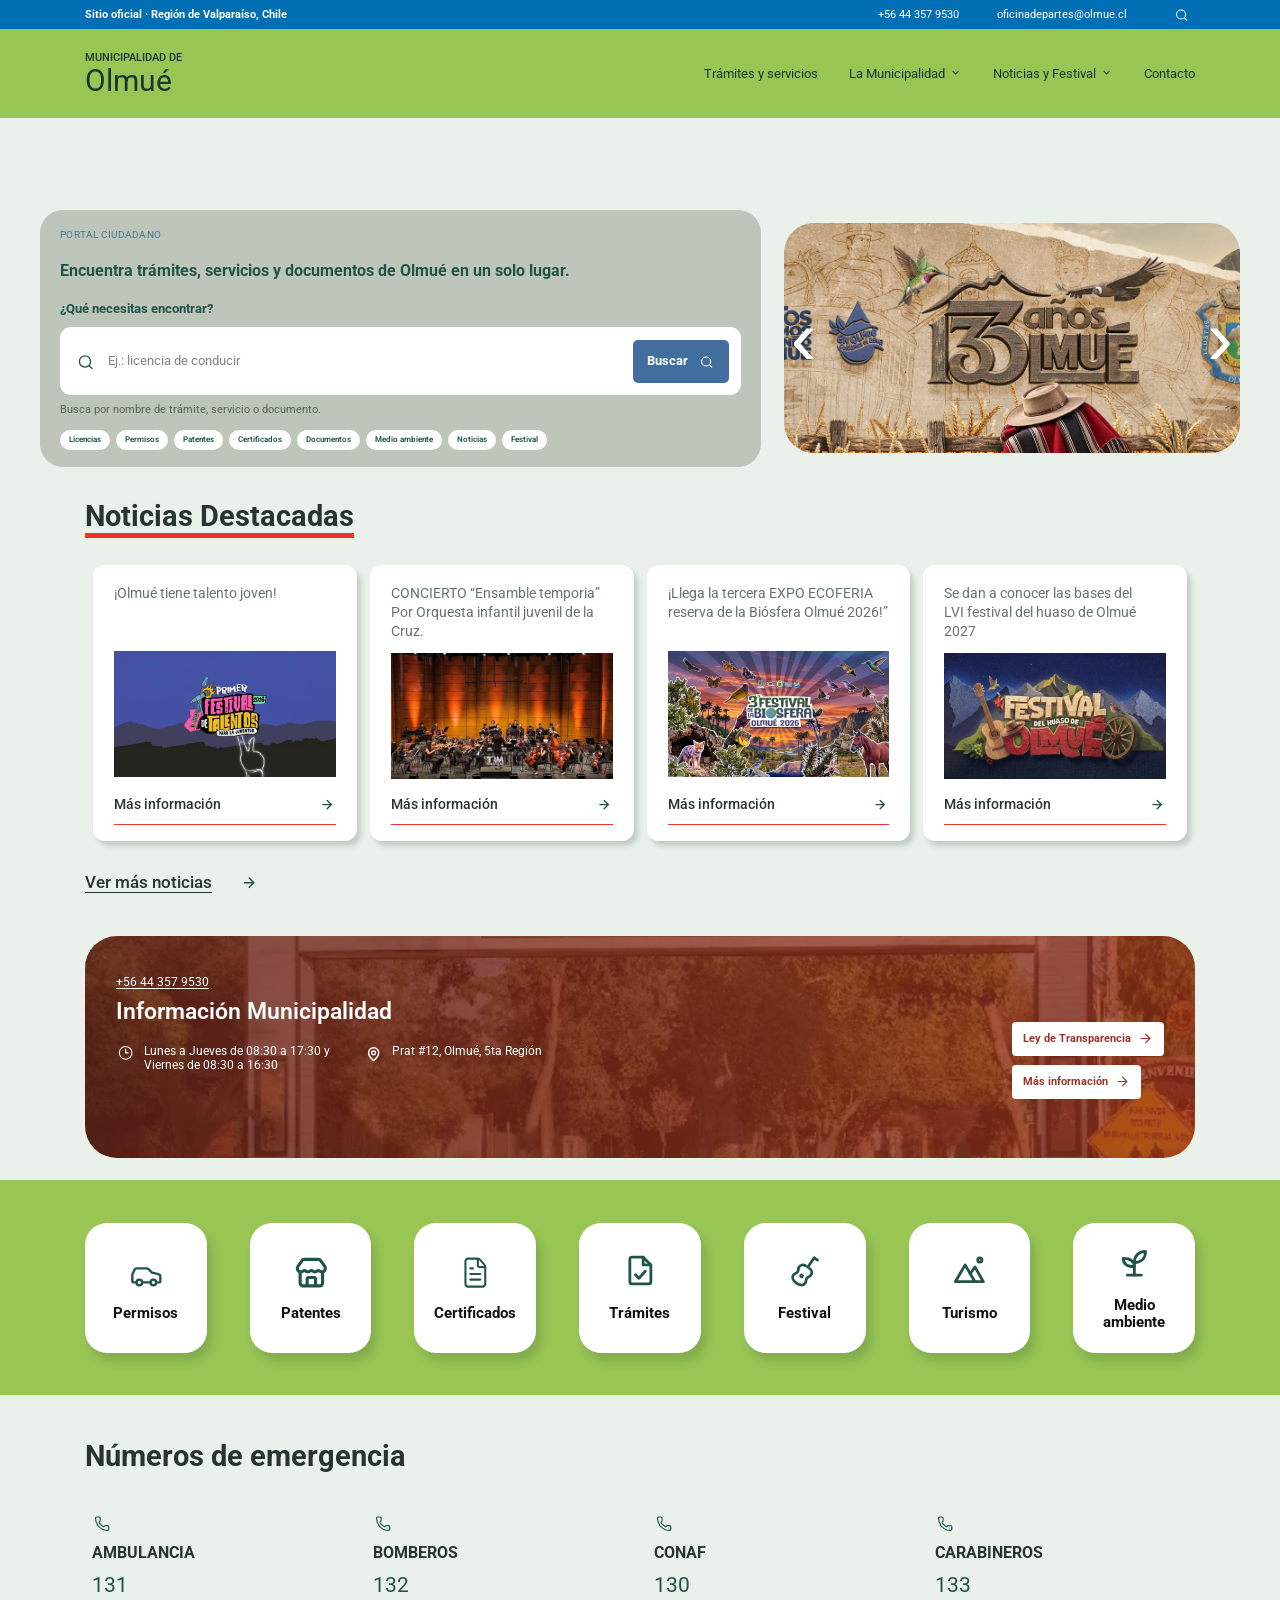
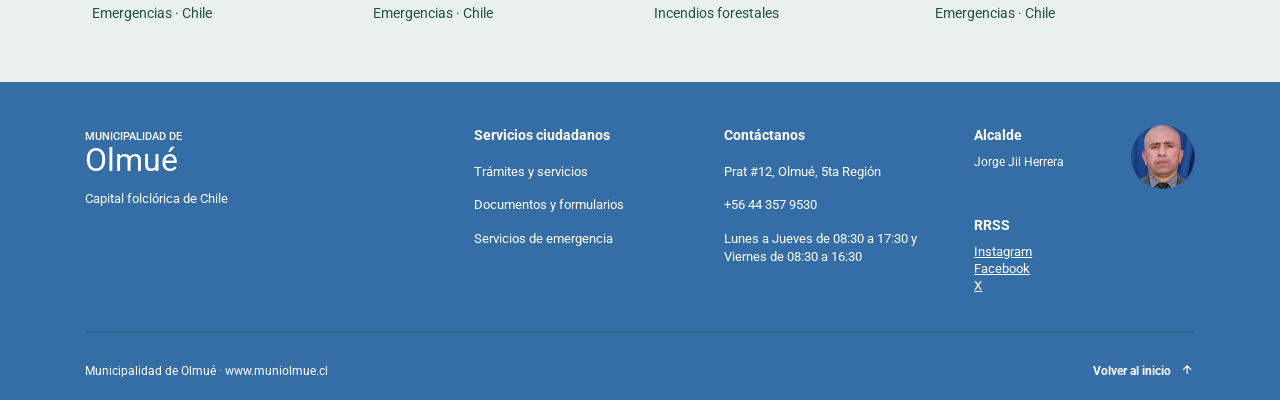
==== commit 0dccd6dd: "v4" ====
--- a/index.html
+++ b/index.html
@@ -9,15 +9,12 @@
 <title>Inicio · Municipalidad de Olmué</title>
 <link href="https://fonts.googleapis.com" rel="preconnect"/>
 <link crossorigin="" href="https://fonts.gstatic.com" rel="preconnect"/>
-<link href="https://fonts.googleapis.com/css2?family=Roboto:wght@400;500;600;700;800&amp;display=swap" rel="stylesheet"/>
-<link href="assets/home.css" rel="stylesheet"/>
+
 <script defer="" src="assets/shared-layout.js"></script><script defer="" src="assets/home.js"></script>
-<link rel="stylesheet" href="assets/mobile.css">
-</head>
+<link href="styles.css" rel="stylesheet"/></head>
 <body id="inicio">
 <a class="skip-link" href="#contenido">Saltar al contenido principal</a>
 <div id="site-shell-header"></div>
-
 <main id="contenido">
 <section aria-label="Portal ciudadano y destacados" class="intro">
 <div class="intro-container">
@@ -47,7 +44,7 @@
 </div>
 <div aria-label="Actividades e información destacada de Olmué" aria-roledescription="carrusel" class="slider" role="region">
 <div class="slide-content">
-<img alt="Imagen destacada de Olmué, aniversario de la comuna" class="slide-image" id="slide-image" src="assets/images/galeria-festival.jpg"/>
+<img alt="Imagen destacada de Olmué, aniversario de la comuna" class="slide-image" decoding="async" fetchpriority="high" height="510" id="slide-image" src="assets/images/galeria-festival.webp" width="1801"/>
 <span class="slide-caption" hidden="" id="slide-caption"></span>
 </div>
 <button aria-label="Imagen anterior" class="slider-arrow prev" id="slide-prev" type="button"><span aria-hidden="true">‹</span></button>
@@ -58,10 +55,10 @@
 <section aria-labelledby="news-title" class="news-section container">
 <h2 class="section-heading" id="news-title">Noticias Destacadas</h2>
 <div class="news-grid">
-<article class="news-card"><a aria-label="Más información sobre el concierto Ensamble temporia" href="noticia.html?id=0"><h3>¡Olmué tiene talento joven!</h3><img alt="Imagen provisoria de un edificio municipal" src="assets/images/noticia-municipio.jpg"/><span class="card-bottom"><span>Más información</span><img alt="" src="assets/icons/flecha-derecha.svg"/></span></a></article>
-<article class="news-card"><a aria-label="Más información sobre el concierto Ensamble temporia" href="noticia.html?id=1"><h3>CONCIERTO “Ensamble temporia”<br/>Por Orquesta infantil juvenil de la Cruz.</h3><img alt="Imagen provisoria de un edificio municipal" src="assets/images/noticia-municipio-1.jpg"/><span class="card-bottom"><span>Más información</span><img alt="" src="assets/icons/flecha-derecha.svg"/></span></a></article>
-<article class="news-card"><a aria-label="Más información sobre el concierto Ensamble temporia" href="noticia.html?id=2"><h3>¡Llega la tercera EXPO ECOFERIA reserva de la Biósfera Olmué 2026!”<br/></h3><img alt="Imagen provisoria de un edificio municipal" src="assets/images/noticia-municipio-2.jpg"/><span class="card-bottom"><span>Más información</span><img alt="" src="assets/icons/flecha-derecha.svg"/></span></a></article>
-<article class="news-card"><a aria-label="Más información sobre el concierto Ensamble temporia" href="noticia.html?id=3"><h3>Se dan a conocer las bases del<br/> LVI festival del huaso de Olmué 2027</h3><img alt="Imagen provisoria de un edificio municipal" src="assets/images/noticia-municipio-3.jpg"/><span class="card-bottom"><span>Más información</span><img alt="" src="assets/icons/flecha-derecha.svg"/></span></a></article>
+<article class="news-card"><a aria-label="Más información sobre el concierto Ensamble temporia" href="noticia.html?id=0"><h3>¡Olmué tiene talento joven!</h3><img alt="Imagen provisoria de un edificio municipal" decoding="async" height="768" loading="lazy" src="assets/images/noticia-municipio.webp" width="1376"/><span class="card-bottom"><span>Más información</span><img alt="" src="assets/icons/flecha-derecha.svg"/></span></a></article>
+<article class="news-card"><a aria-label="Más información sobre el concierto Ensamble temporia" href="noticia.html?id=1"><h3>CONCIERTO “Ensamble temporia”<br/>Por Orquesta infantil juvenil de la Cruz.</h3><img alt="Imagen provisoria de un edificio municipal" decoding="async" height="335" loading="lazy" src="assets/images/noticia-municipio-1.webp" width="596"/><span class="card-bottom"><span>Más información</span><img alt="" src="assets/icons/flecha-derecha.svg"/></span></a></article>
+<article class="news-card"><a aria-label="Más información sobre el concierto Ensamble temporia" href="noticia.html?id=2"><h3>¡Llega la tercera EXPO ECOFERIA reserva de la Biósfera Olmué 2026!”<br/></h3><img alt="Imagen provisoria de un edificio municipal" decoding="async" height="768" loading="lazy" src="assets/images/noticia-municipio-2.webp" width="1376"/><span class="card-bottom"><span>Más información</span><img alt="" src="assets/icons/flecha-derecha.svg"/></span></a></article>
+<article class="news-card"><a aria-label="Más información sobre el concierto Ensamble temporia" href="noticia.html?id=3"><h3>Se dan a conocer las bases del<br/> LVI festival del huaso de Olmué 2027</h3><img alt="Imagen provisoria de un edificio municipal" decoding="async" height="349" loading="lazy" src="assets/images/noticia-municipio-3.webp" width="620"/><span class="card-bottom"><span>Más información</span><img alt="" src="assets/icons/flecha-derecha.svg"/></span></a></article>
 </div>
 <a class="more-news" href="noticias.html"><span>Ver más noticias</span><img alt="" src="assets/icons/flecha-derecha.svg"/></a>
 </section>
@@ -75,7 +72,7 @@
 </div>
 </div>
 <div class="banner-actions">
-<a href="https://www.portaltransparencia.cl/PortalPdT/pdtta?codOrganismo=MU190" target="_blank" rel="noopener noreferrer" rel="noopener noreferrer" target="_blank">Ley de Transparencia <svg aria-hidden="true" fill="none" focusable="false" viewbox="0 0 24 24"><path d="M5 12h14m-7-7 7 7-7 7" stroke="currentColor" stroke-linecap="round" stroke-linejoin="round" stroke-width="1.8"></path></svg></a>
+<a href="https://www.portaltransparencia.cl/PortalPdT/pdtta?codOrganismo=MU190" rel="noopener noreferrer" target="_blank">Ley de Transparencia <svg aria-hidden="true" fill="none" focusable="false" viewbox="0 0 24 24"><path d="M5 12h14m-7-7 7 7-7 7" stroke="currentColor" stroke-linecap="round" stroke-linejoin="round" stroke-width="1.8"></path></svg></a>
 <a href="municipalidad.html" rel="noopener noreferrer" target="_blank">Más información <svg aria-hidden="true" fill="none" focusable="false" viewbox="0 0 24 24"><path d="M5 12h14m-7-7 7 7-7 7" stroke="currentColor" stroke-linecap="round" stroke-linejoin="round" stroke-width="1.8"></path></svg></a>
 </div>
 </section>
--- a/styles.css
+++ b/styles.css
@@ -0,0 +1,1369 @@
+@import url("https://fonts.googleapis.com/css2?family=Roboto:wght@400;500;600;700;800&display=swap");
+
+/* =========================================
+  Hoja consolidada: home.css
+  ========================================= */
+:root{--blue:#006FB3;--blue2:#4D84BF;--green:#99C555;--red:#EA332F;--forest:#205448;--ink:#27342f;--soft:#eaf1eb;--portal:#bec5ba;--footer:#4D84BF;--radius:18px}
+*,*::before,*::after{box-sizing:border-box}
+html{scroll-behavior:smooth}
+body{margin:0;color:var(--ink);background:var(--soft);font:400 15px/1.45 Roboto,Arial,sans-serif}
+a{color:inherit}button,input{font:inherit}button{cursor:pointer}
+img{display:block;max-width:100%}[hidden]{display:none!important}
+.container{width:min(1110px,calc(100% - 80px));margin-inline:auto}
+.skip-link{position:fixed;z-index:1000;top:-80px;left:16px;background:white;padding:10px 14px}
+.skip-link:focus{top:10px}
+:focus-visible{outline:3px solid #142a78;outline-offset:3px}
+.site-header{position:relative;z-index:90}
+.utility-bar{background:var(--blue);color:#fff;font-size:11px}
+.utility-inner{height:29px;display:flex;align-items:center;justify-content:space-between;gap:20px}
+.utility-right{display:flex;align-items:center;gap:38px}
+.utility-right a{text-decoration:none;font-size:11px}
+.utility-right a:hover,.footer a:hover{text-decoration:underline}
+.utility-search{border:0;background:transparent;padding:5px;display:grid;place-items:center;margin-left:3px}
+.utility-search img{width:17px;height:17px;filter:brightness(0) invert(1)}
+.main-nav{background:var(--green);color:#fff}
+.nav-inner{height:89px;display:flex;align-items:center;justify-content:space-between;gap:24px}
+.brand{text-decoration:none;display:inline-flex;flex-direction:column;justify-content:center;color:#fff;line-height:1.02;letter-spacing:0}
+.brand span{font-size:11px;font-weight:500;line-height:1.35}
+.brand strong{font-size:30px;font-weight:400}
+.nav-links{display:flex;align-items:stretch;height:100%;gap:31px}
+.nav-link,.nav-trigger{white-space:nowrap;color:#fff;text-decoration:none;background:none;border:0;padding:0;font-size:13px;line-height:1.2;font-weight:400}
+.nav-link{display:flex;align-items:center}
+.nav-link:hover,.nav-trigger:hover,.nav-trigger[aria-expanded="true"]{text-decoration:underline;text-underline-offset:5px}
+.nav-group{position:relative;display:flex;align-items:center}
+.nav-trigger{display:flex;align-items:center;gap:4px;height:100%;}
+.nav-chevron{width:13px;height:13px;filter:brightness(0) invert(1);opacity:.82}
+.nav-dropdown{position:absolute;top:calc(100% - 4px);left:50%;transform:translateX(-50%);min-width:184px;background:white;color:var(--ink);border-radius:6px;box-shadow:0 11px 26px #152d2750;padding:8px;display:none;z-index:100}
+.nav-dropdown a{display:block;padding:10px 11px;border-radius:3px;white-space:nowrap;text-decoration:none;font-size:13px}
+.nav-dropdown a:hover,.nav-dropdown a:focus-visible{background:#e9f1e7;color:var(--forest)}
+.nav-group.open .nav-dropdown{display:block}
+.menu-backdrop{position:fixed;inset:118px 0 0;z-index:80;background:rgba(23,29,26,.28);border:0;padding:0;cursor:default}
+.menu-toggle{display:none}
+/* Buscador y carrusel */
+.intro{padding:92px 0 0}
+.intro-container{width:min(1200px,calc(100% - 48px));margin:auto;display:grid;grid-template-columns:minmax(0,1.58fr) minmax(0,1fr);gap:23px;align-items:center}
+.citizen-portal{position:relative;z-index:10;background:var(--portal);border-radius:23px;padding:18px 20px 17px;min-width:0}
+.eyebrow{display:block;font-size:10px;letter-spacing:.025em;color:#4c7893;margin-bottom:17px}
+.citizen-portal h1{font-size:16px;line-height:1.37;color:var(--forest);font-weight:700;margin:0 0 19px;max-width:100%}
+.citizen-portal form label{display:block;color:var(--forest);font-size:13px;font-weight:700;margin-bottom:8px}
+.search-field{display:flex;align-items:center;gap:10px;background:white;padding:7px 12px 7px 15px;border-radius:11px;min-height:68px}
+.search-field>img{width:21px;height:21px;flex:none}
+.search-field input{min-width:0;flex:1;width:100%;border:0;background:none;outline:0;color:var(--ink);font-size:13px}
+.search-field input::placeholder{color:#7c8780}
+.search-field:focus-within{box-shadow:0 0 0 3px #006fb383}
+.search-button{flex:none;border:0;background:#416e9e;color:white;border-radius:5px;font-size:13px;font-weight:700;padding:12px 14px;display:flex;gap:10px;align-items:center;min-height:39px}
+.search-button:hover{background:var(--blue)}
+.search-button img{filter:brightness(0) invert(1);width:17px;height:17px}
+.search-help{color:#617169;margin:7px 0 12px;font-size:11px}
+.keywords{display:flex;align-items:center;flex-wrap:nowrap;gap:6px;overflow:hidden}
+.keywords button{white-space:nowrap;flex:0 1 auto;min-width:0;border:0;background:white;color:var(--forest);border-radius:100px;padding:4px 9px;font-size:8px;font-weight:600}
+.keywords button:hover,.keywords button:focus-visible{background:#e7f4d6}
+.search-results{position:absolute;top:calc(100% + 8px);left:15px;right:15px;max-height:300px;overflow:auto;padding:13px;background:white;border:1px solid #d6ddd5;box-shadow:0 16px 30px #122a2340;border-radius:12px;z-index:20}
+.results-head{display:flex;align-items:center;justify-content:space-between;gap:12px;margin-bottom:9px;color:var(--forest);font-size:13px}
+.results-head button{background:transparent;border:0;font-size:21px;line-height:1}
+.search-results a{display:flex;justify-content:space-between;gap:12px;align-items:center;padding:9px 7px;border-top:1px solid #e5eae3;font-size:13px;text-decoration:none}
+.search-results a:hover{background:#edf3ee}
+.search-results small{color:#60746d;white-space:nowrap}
+.slider{position:relative;overflow:hidden;height:230px;border-radius:30px;isolation:isolate;background:#8b977c}
+.slide-content{display:block;width:100%;height:100%;color:white}
+.slide-image{width:100%;height:100%;object-fit:cover}
+.slide-caption{position:absolute;left:0;right:0;bottom:0;padding:28px 28px 22px;background:linear-gradient(transparent,#0009);font-size:22px;font-weight:800;text-shadow:0 1px 4px #0008}
+.slider-arrow{position:absolute;z-index:2;top:50%;transform:translateY(-50%);border:0;background:transparent;color:#fff;font-family:Arial,sans-serif;font-size:77px;line-height:.7;font-weight:200;padding:8px 3px;text-shadow:0 0 7px #141f2040}
+.slider-arrow.prev{left:4px}.slider-arrow.next{right:4px}
+.slider-arrow:hover{transform:translateY(-50%) scale(1.12)}
+/* Noticias */
+.news-section{padding-top:31px}
+.section-heading{position:relative;display:inline-block;font-size:29px;line-height:1.25;margin:0 0 31px;font-weight:700}
+.section-heading::after{content:"";position:absolute;left:0;right:0;bottom:-4px;height:5px;background:var(--red)}
+.news-grid{display:grid;grid-template-columns:repeat(4,minmax(0,1fr));gap:13px;margin:0 8px}
+.news-card{min-width:0;background:#fff;border-radius:12px;overflow:hidden;box-shadow:4px 5px 5px #263a3033;transition:transform .2s,box-shadow .2s}
+.news-card:hover{transform:translateY(-4px);box-shadow:5px 8px 12px #263a3040}
+.news-card a{display:flex;flex-direction:column;height:100%;padding:19px 21px 16px;text-decoration:none;color:var(--ink)}
+.news-card h3{font-weight:400;color:#64746c;font-size:14px;line-height:1.35;min-height:55px;margin:0 0 12px}
+.news-card>a>img{height:126px;width:100%;object-fit:cover;margin:0 0 15px}
+.card-bottom{display:flex;align-items:center;justify-content:space-between;gap:10px;border-bottom:1px solid var(--red);padding:0 0 10px;margin-top:auto;font-weight:500;font-size:14px;white-space:nowrap}
+.card-bottom img{width:18px;height:18px}
+.more-news{display:inline-flex;gap:27px;align-items:center;font-size:17px;font-weight:500;margin:29px 0 41px 0;text-underline-offset:4px}
+.more-news img{width:20px;height:20px}
+/* Informaciones municipales */
+.municipal-banner{min-height:222px;display:flex;justify-content:space-between;align-items:flex-start;gap:30px;border-radius:32px;background:linear-gradient(90deg,rgba(101,34,24,.81),rgba(151,46,23,.75)),url('assets/images/banner-paisaje.webp') center 56% / cover no-repeat;color:white;padding:35px 31px;margin-bottom:22px}
+.banner-phone{font-size:12px;text-decoration:underline;text-underline-offset:2px}
+.municipal-banner h2{font-size:23px;line-height:1.2;font-weight:600;margin:6px 0 18px;color:white}
+.banner-facts{display:flex;gap:34px;align-items:flex-start}
+.banner-facts p{display:flex;align-items:flex-start;gap:9px;margin:0;color:white;font-size:12px;line-height:1.18}
+.banner-facts img{width:19px;height:19px;filter:brightness(0) invert(1);flex:none}
+.banner-actions{display:flex;flex-direction:column;gap:9px;margin-top:51px;min-width:147px;align-items:flex-start}
+.banner-actions a{display:flex;align-items:center;gap:7px;justify-content:space-between;background:#fff;color:#9c342c;text-decoration:none;border-radius:4px;padding:9px 11px;font-size:11px;font-weight:700;white-space:nowrap;transition:transform .2s}
+.banner-actions a:hover{transform:translateX(3px)}
+.banner-actions a svg{width:15px;height:15px;flex:none;color:inherit}
+/* accesos */
+.shortcuts-section{background:var(--green);padding:43px 0 42px}
+.shortcuts-grid{display:grid;grid-template-columns:repeat(7,minmax(0,1fr));align-items:stretch;justify-content:space-between;gap:43px}
+.shortcut{min-width:0;min-height:130px;border-radius:22px;display:flex;flex-direction:column;align-items:center;justify-content:center;gap:10px;padding:16px 10px;background:#fff;color:#111;text-decoration:none;text-align:center;box-shadow:5px 8px 10px #1e362a2d;transition:transform .2s,box-shadow .2s}
+.shortcut:hover{transform:translateY(-5px);box-shadow:6px 10px 15px #1e362a44}
+.shortcut img{width:42px;height:42px;object-fit:contain}
+.shortcut span{font-size:15px;line-height:1.14;font-weight:700}
+/* números */
+.emergency-section{background:var(--soft);padding:40px 0 58px}
+.emergency-section h2{margin:0 0 37px;font-size:29px;font-weight:700}
+.emergency-grid{display:grid;grid-template-columns:repeat(4,minmax(0,1fr));gap:28px;padding:0 7px}
+.emergency-item img{width:20px;height:20px;margin-bottom:7px}
+.emergency-item h3{font-size:16px;margin:0 0 6px;font-weight:700}
+.emergency-item a{text-decoration:none;font-size:21px;font-weight:400;color:var(--forest)}
+.emergency-item a:hover{text-decoration:underline}
+.emergency-item p{color:var(--forest);margin:3px 0 0;font-size:14px}
+/* Pie */
+.footer{background:var(--footer);color:#fff;padding:43px 0 20px}
+.footer-grid{display:grid;grid-template-columns:1.48fr .9fr .9fr .92fr;gap:34px;padding-bottom:37px}
+.footer-brand .brand span{font-size:11px}.footer-brand .brand strong{font-size:32px}
+.footer-brand p{font-size:13px;margin-top:13px;color:#e3effa}
+.footer-column h2{font-size:14px;font-weight:700;margin:0 0 18px}
+.footer-column>a,.footer-column>p{display:block;font-size:13px;color:#fff;text-decoration:none;margin:0 0 16px;line-height:1.35}
+.footer-mayor a{margin:0;line-height:1.3;text-decoration:underline}
+.mayor-row{display:flex;gap:10px;align-items:flex-start;justify-content:space-between;margin-bottom:26px}
+.mayor-row p{font-size:12px;margin:0}
+.mayor-row img{width:64px;height:64px;border-radius:50%;object-fit:cover}
+.footer-mayor h2{margin-bottom:9px}
+.footer-bottom{border-top:1px solid #21554788;padding-top:30px;display:flex;align-items:center;justify-content:space-between;gap:20px;font-size:12px}
+.footer-bottom a{display:flex;gap:8px;align-items:center;text-decoration:none;font-weight:700}
+.footer-bottom a img{width:16px;height:16px;filter:brightness(0) invert(1)}
+@media(min-width:1450px){.container{width:min(1190px,calc(100% - 96px))}.intro-container{width:min(1310px,calc(100% - 48px))}}
+@media(max-width:1000px){.container{width:calc(100% - 56px)}.nav-links{gap:15px}.nav-link,.nav-trigger{font-size:12px}.intro-container{gap:16px}.citizen-portal{padding:17px}.citizen-portal h1{font-size:14px}.keywords button{font-size:7px;padding:3px 6px}.shortcuts-grid{gap:18px}.news-card a{padding:16px 13px 13px}.news-card h3{font-size:12px}.news-card>a>img{height:112px}.card-bottom{font-size:12px}.banner-facts{gap:17px}}
+@media(max-width:760px){
+ .container{width:calc(100% - 36px)}.utility-inner{height:auto;min-height:31px}.utility-inner strong{font-size:9px}.utility-right{gap:12px}.utility-right a{display:none}
+ .nav-inner{height:72px}.brand strong{font-size:27px}.menu-toggle{display:flex;width:42px;height:42px;padding:8px;border:1px solid #fff9;border-radius:5px;flex-direction:column;justify-content:space-around;align-items:center;background:transparent}.menu-toggle span{height:2px;width:23px;background:white}
+ .nav-links{display:none;position:absolute;top:100%;left:0;right:0;height:auto;padding:14px 20px 20px;background:var(--green);box-shadow:0 12px 18px #1431284d;flex-direction:column;gap:0}
+ .nav-links.mobile-open{display:flex}.nav-link,.nav-trigger{width:100%;justify-content:space-between;min-height:45px;font-size:15px;border-bottom:1px solid #ffffff59;text-decoration:none}
+ .nav-group{display:block}.nav-trigger{height:auto}.nav-dropdown{position:static;transform:none;min-width:0;box-shadow:none;border-radius:3px;margin:3px 0 9px;background:#f9fbf7}
+ .nav-dropdown a{font-size:14px;padding:10px 16px}
+ .menu-backdrop{inset:103px 0 0}
+ .intro{padding-top:32px}.intro-container{width:calc(100% - 30px);grid-template-columns:1fr;gap:18px}.citizen-portal{padding:18px;border-radius:17px}
+ .citizen-portal h1{font-size:16px}.keywords{flex-wrap:wrap}.keywords button{font-size:10px}
+ .slider{height:240px;border-radius:22px}
+ .news-section{padding-top:35px}.section-heading{font-size:25px}.news-grid{grid-template-columns:repeat(2,minmax(0,1fr));margin:0;gap:12px}.news-card h3{font-size:13px}.news-card>a>img{height:145px}.card-bottom{font-size:12px}
+ .more-news{margin:25px 0 29px}
+ .municipal-banner{border-radius:20px;min-height:260px;padding:25px 20px;display:block}.banner-facts{flex-wrap:wrap;gap:15px}.banner-actions{margin-top:22px;flex-direction:row;flex-wrap:wrap}
+ .shortcuts-section{padding:32px 0}.shortcuts-grid{grid-template-columns:repeat(4,1fr);gap:14px}.shortcut{min-height:114px;border-radius:16px}.shortcut img{width:38px;height:38px}.shortcut span{font-size:12px}
+ .emergency-section{padding:35px 0 46px}.emergency-section h2{font-size:25px}.emergency-grid{grid-template-columns:repeat(2,1fr);gap:28px}.emergency-item h3{font-size:14px}.emergency-item a{font-size:20px}
+ .footer-grid{grid-template-columns:repeat(2,minmax(0,1fr));gap:35px 20px}.footer-bottom{align-items:flex-start}
+}
+@media(max-width:420px){.search-field{padding:5px;gap:7px}.search-field>img{margin-left:4px;width:18px}.search-field input{font-size:12px}.search-button{font-size:12px;padding:10px 9px;gap:5px}.slider{height:195px}.news-card a{padding:12px 10px}.news-card h3{font-size:11px}.news-card>a>img{height:105px}.card-bottom{font-size:11px}.shortcuts-grid{grid-template-columns:repeat(3,minmax(0,1fr));gap:12px}.emergency-grid{gap:22px}.footer-grid{grid-template-columns:1fr 1fr}.footer-bottom{font-size:10px}}
+@media(prefers-reduced-motion:reduce){*,*::before,*::after{scroll-behavior:auto!important;transition:none!important}}
+
+/* Las cabeceras y pies compartidos no heredan estilos de páginas pendientes de rediseño. */
+.site-header .utility-bar,.site-header .main-nav{color:#fff}
+.footer .footer-column h2,.footer .footer-mayor h2{color:#fff}
+.footer .footer-bottom a{color:#fff}
+
+
+/* =========================================
+  Hoja consolidada: contacto.css
+  ========================================= */
+/* Contactos · diseño de escritorio tomado del PNG de Figma.
+   Los valores de contacto deben verificarse antes de publicar. */
+.contact-main .container{width:min(1280px,calc(100% - 160px))}
+.contact-main{padding-bottom:48px}
+.contact-breadcrumb{display:flex;align-items:center;gap:14px;margin-top:22px;font-size:13px;min-height:22px}
+.contact-breadcrumb a{text-decoration:none;color:#68786f}
+.contact-breadcrumb a:hover{text-decoration:underline}
+.crumb-chevron{color:#205448;font-size:24px;line-height:.7}
+.contact-breadcrumb strong{font-weight:600;color:#205448}
+.contact-intro{margin-top:30px}
+.contact-intro h1{font-size:46px;line-height:1.16;font-weight:700;letter-spacing:-.02em;margin:0 0 14px}
+.contact-accent{width:128px;height:5px;background:#3c6694}
+.contact-intro>p{margin:18px 0 32px;font-size:19px;line-height:1.4;color:var(--forest)}
+.contact-top-grid{display:grid;grid-template-columns:repeat(3,minmax(0,1fr));gap:24px}
+.contact-top-card{background:#fff;border-radius:12px;padding:22px 24px 21px;min-height:169px;min-width:0}
+.contact-top-card h2{display:flex;align-items:center;gap:12px;font-size:17px;font-weight:700;margin:0 0 15px;line-height:1.25}
+.contact-top-card h2 img{width:22px;height:22px;object-fit:contain;flex:none}
+.contact-card-value{display:block;min-width:0;color:var(--forest);font-size:21px;line-height:1.2;font-weight:500;margin:0 0 15px;overflow-wrap:anywhere;text-decoration:none}
+.contact-top-card a.contact-card-value:hover{text-decoration:underline}
+.contact-top-card>p:not(.contact-card-value){font-size:14px;line-height:1.45;color:#617269;margin:0}
+.contact-top-card>p.schedule{color:var(--forest);font-size:14px}
+.contact-emergency-layout{display:grid;grid-template-columns:minmax(0,642px) minmax(0,388px);gap:100px;align-items:start;margin-top:76px}
+.emergency-panel{background:#3f658e;border-radius:66px;min-height:371px;padding:28px 28px 30px;color:white}
+.emergency-panel h2{display:flex;align-items:center;gap:20px;font-size:24px;font-weight:600;line-height:1.2;margin:0 0 18px}
+.emergency-panel h2 img{width:21px;height:21px;filter:brightness(0) invert(1)}
+.emergency-stats{border-block:1px solid #dce9f6;display:grid;grid-template-columns:repeat(5,minmax(0,1fr));text-align:center;gap:5px;padding:13px 5px 12px}
+.emergency-stats div{min-width:0}
+.emergency-stats span{display:block;white-space:nowrap;font-size:13px;font-weight:500;margin:0 0 6px}
+.emergency-stats a{display:block;font-size:26px;font-weight:700;line-height:1.05;color:white;text-decoration:none}
+.emergency-panel a:hover{text-decoration:underline}
+.emergency-locations{display:flex;flex-direction:column;gap:24px;margin-top:20px}
+.emergency-place{display:flex;align-items:flex-start;gap:11px}
+.emergency-place>img{width:19px;height:19px;filter:brightness(0) invert(1);flex:none;margin-top:1px}
+.emergency-place h3{font-size:16px;line-height:1.12;letter-spacing:.04em;margin:0;font-weight:700}
+.emergency-place p{font-size:12px;color:#dce8f3;line-height:1.3;margin:2px 0 0}
+.emergency-place a{color:#fff;text-decoration:underline;text-underline-offset:2px;font-weight:600}
+.emergency-side-list{display:flex;flex-direction:column;gap:40px;padding-top:2px}
+.emergency-pill{display:flex;align-items:center;gap:15px;padding:15px 19px;background:white;border-radius:48px;min-height:77px}
+.emergency-pill>img{width:34px;height:34px;flex:none}
+.emergency-pill h3{font-size:12px;font-weight:700;margin:0 0 6px;line-height:1.2}
+.emergency-pill a{font-size:15px;line-height:1.3;color:#3e6590;text-decoration:underline;text-underline-offset:2px}
+.emergency-pill-tall{min-height:122px;align-items:flex-start;padding-top:21px}
+.emergency-pill-tall h3:not(:first-child){margin-top:13px}
+.contact-directory{margin-top:49px}
+.directory-top{display:flex;align-items:flex-start;justify-content:space-between;gap:30px}
+.directory-headings h2{font-size:33px;line-height:1.17;font-weight:700;letter-spacing:-.01em;margin:0 0 10px}
+.directory-headings .contact-accent{width:96px;height:5px}
+.directory-headings p{margin:16px 0 8px;color:#627369;font-size:16px}
+.directory-quicklinks{display:flex;align-items:center;gap:47px;margin-top:30px}
+.directory-quicklinks a{display:flex;align-items:center;gap:23px;text-decoration:none;white-space:nowrap;font-size:16px;color:var(--ink)}
+.directory-quicklinks a:hover span{text-decoration:underline}
+.directory-quicklinks img{width:19px;height:19px;flex:none}
+.directory-list{width:min(909px,100%);background:#fff;border-radius:12px;overflow:hidden}
+.directory-row{display:grid;grid-template-columns:minmax(0,1.2fr) minmax(0,.8fr);min-height:93px;gap:20px;padding:21px 24px 18px;align-items:center}
+.directory-row+.directory-row{border-top:1px solid #d6dfdb}
+.directory-row h3{margin:0 0 5px;font-size:17px;line-height:1.2}
+.directory-row p{margin:0;color:#65766b;font-size:14px;line-height:1.25}
+.directory-method{display:flex;align-items:center;gap:14px;min-width:0}
+.directory-method img{width:18px;height:18px;flex:none}
+.directory-method a{color:#426d9d;text-decoration:none;white-space:nowrap;font-size:17px;line-height:1.3}
+.directory-method a:hover{text-decoration:underline}
+.directory-method p{margin-top:2px;font-size:13px}
+@media(max-width:1290px){
+ .contact-main .container{width:calc(100% - 90px)}
+ .contact-emergency-layout{gap:50px;grid-template-columns:minmax(0,1.35fr) minmax(0,.82fr)}
+ .emergency-stats span{font-size:11px}
+ .directory-quicklinks{gap:23px}.directory-quicklinks a{gap:12px;font-size:14px}
+}
+/* Responsive general del proyecto se abordará después; estas reglas solo evitan cortes críticos. */
+@media(max-width:920px){
+ .contact-main .container{width:calc(100% - 55px)}
+ .contact-emergency-layout{grid-template-columns:1fr;gap:20px}.emergency-side-list{display:grid;grid-template-columns:repeat(3,minmax(0,1fr));gap:12px}
+ .emergency-pill{min-width:0;padding:12px;gap:8px}.emergency-pill>img{width:21px;height:21px}.emergency-pill a{font-size:12px}
+ .directory-top{display:block}.directory-quicklinks{margin:0 0 22px}
+ .contact-intro>p .desktop-break{display:none}
+ .contact-top-card{padding:18px 12px}.contact-card-value{font-size:16px}
+}
+
+
+/* =========================================
+  Hoja consolidada: departamentos.css
+  ========================================= */
+/* Departamentos — escritorio. Todos los selectores se limitan a dept-page.
+   No modifica el header/footer compartidos. */
+.dept-page{background:#fff;font-family:Roboto,Arial,sans-serif;color:#26352e}
+.dept-page .dept-container{width:min(1190px,calc(100% - 96px));margin:0 auto}
+.dept-page .dept-intro{background:#eaf1eb;padding:19px 0 42px}
+.dept-page .dept-breadcrumb{display:flex;align-items:center;gap:15px;font-size:12px;color:#6d7f76;margin:0 0 33px}
+.dept-page .dept-breadcrumb a{text-decoration:none;color:#6d7f76}
+.dept-page .dept-breadcrumb a:hover{text-decoration:underline}
+.dept-page .dept-breadcrumb [aria-current="page"]{color:#205448;font-weight:700}
+.dept-page .dept-intro h1{font-size:45px;line-height:1.12;letter-spacing:-.7px;margin:0 0 17px;font-weight:700;color:#26352e}
+.dept-page .dept-intro p{font-size:19px;line-height:1.45;margin:0;color:#305e51;max-width:1080px}
+.dept-page .dept-directory{background:#fff;padding:54px 0 62px}
+.dept-page .dept-eyebrow{font-size:11px;font-weight:700;color:#4b75a0;letter-spacing:.01em;display:block;margin-bottom:9px}
+.dept-page .dept-directory h2{font-size:32px;line-height:1.15;font-weight:700;color:#26352e;margin:0 0 12px}
+.dept-page .dept-subtitle{color:#687a70;font-size:15px;margin:0 0 27px}
+.dept-page .dept-tools{display:flex;align-items:center;justify-content:space-between;gap:24px;margin-bottom:42px}
+.dept-page .dept-search{height:57px;border:1px solid #d4dfd8;border-radius:9px;display:flex;align-items:center;gap:12px;width:min(720px,75%);padding:4px 5px 4px 10px;margin:0;background:#fff}
+.dept-page .dept-search:focus-within{box-shadow:0 0 0 3px #006fb329}
+.dept-page .dept-search>img{height:22px;width:22px;flex:none;opacity:.9}
+.dept-page .dept-search input{width:100%;min-width:0;flex:1;border:0;outline:0;font:400 14px Roboto,Arial,sans-serif;color:#25352f;background:transparent;padding:7px 0}
+.dept-page .dept-search input::placeholder{color:#7a8780}
+.dept-page .dept-search-button{display:flex;align-items:center;gap:12px;min-width:112px;justify-content:center;background:#3c6592;border:0;color:#fff;border-radius:5px;height:47px;padding:0 14px;font-size:14px;font-weight:500;cursor:pointer}
+.dept-page .dept-search-button:hover{background:#006fb3}
+.dept-page .dept-search-button img{width:18px;height:18px;filter:brightness(0) invert(1)}
+.dept-page .dept-count{font-size:13px;color:#7a857f;white-space:nowrap;margin:0}
+.dept-page .dept-card-rows{width:min(952px,100%);margin:0 auto;display:flex;flex-direction:column;gap:29px;min-height:0}
+.dept-page .dept-row{display:flex;align-items:stretch;gap:21px;width:100%;min-width:0;transition:gap 1.05s ease}
+.dept-page .dept-card{display:flex;flex:0 0 calc((100% - 42px) / 3);box-sizing:border-box;min-width:0;flex-direction:column;align-self:stretch;border:1px solid #d8e3da;border-radius:12px;background:#fff;padding:22px 21px 17px;min-height:210px;overflow:hidden;transition:flex-grow 1.05s cubic-bezier(.22,.75,.18,1),flex-basis 1.05s cubic-bezier(.22,.75,.18,1),padding 1.05s cubic-bezier(.22,.75,.18,1),border-color .4s ease}
+.dept-page .dept-card.is-open{flex:0 0 calc(100% - var(--dept-siblings, 2) * 73px);min-height:210px;border-color:#d2ddd5}
+.dept-page .dept-row.has-open .dept-card:not(.is-open){flex:0 0 52px;padding:22px 8px;overflow:hidden}
+.dept-page .dept-row.has-open .dept-card:not(.is-open) .dept-icon{flex:none;margin:auto}
+.dept-page .dept-row.has-open .dept-card:not(.is-open) .dept-title,
+.dept-page .dept-row.has-open .dept-card:not(.is-open) .dept-action,
+.dept-page .dept-row.has-open .dept-card:not(.is-open) .dept-details{display:none}
+.dept-page .dept-card-head{display:flex;flex-direction:column;min-width:0;min-height:124px;transition:min-height 1.05s cubic-bezier(.22,.75,.18,1)}
+.dept-page .dept-card.is-open .dept-card-head{min-height:0}
+.dept-page .dept-icon{display:grid;place-items:center;width:46px;height:46px;background:#e8f1eb;color:#205448;border-radius:10px;flex:none;margin-bottom:16px}
+.dept-page .dept-icon svg{height:26px;width:26px;stroke:#205448;fill:none;stroke-width:1.75;stroke-linecap:round;stroke-linejoin:round}
+.dept-page .dept-title{font-size:21px;font-weight:700;line-height:1.14;color:#27352f;max-width:100%;margin:0 0 16px;overflow-wrap:break-word}
+.dept-page .dept-action{display:flex;align-items:center;justify-content:space-between;gap:13px;width:100%;border:0;border-top:1px solid #dfe7df;background:transparent;color:#354840;padding:12px 0 0;text-align:left;font:500 14px/1.3 Roboto,Arial,sans-serif;cursor:pointer;margin-top:auto}
+.dept-page .dept-action:hover span,.dept-page .dept-action:focus-visible span{text-decoration:underline;font-weight:700}
+.dept-page .dept-action img{width:21px;height:21px;flex:none}
+.dept-page .dept-card.is-open .dept-action{order:2;margin-top:20px}
+.dept-page .dept-details{display:grid;grid-template-rows:0fr;opacity:0;visibility:hidden;font-size:14px;line-height:1.55;color:#40514a;max-width:100%;transition:grid-template-rows 1.05s cubic-bezier(.22,.75,.18,1),opacity .45s ease,visibility 0s linear 1.05s}
+.dept-page .dept-details-inner{min-height:0;overflow:hidden;padding:0 1px}
+.dept-page .dept-card.is-open .dept-details{grid-template-rows:1fr;opacity:1;visibility:visible;transition:grid-template-rows 1.05s cubic-bezier(.22,.75,.18,1),opacity .5s ease .18s,visibility 0s}
+.dept-page .dept-details p{margin:0 0 15px}
+.dept-page .dept-details h4{margin:15px 0 10px;font-size:15px;color:#273b32}
+.dept-page .dept-details ul{margin:0 0 18px;padding-left:23px}
+.dept-page .dept-details li{margin:0 0 9px}
+.dept-page .dept-details li::marker{color:#205448}
+.dept-page .dept-details .dept-note{margin-top:13px;background:#eaf1eb;border-radius:8px;padding:12px 14px;color:#416255;font-size:12px}
+.dept-page .dept-empty{width:min(952px,100%);margin:0 auto;border:1px solid #d9e3d9;padding:28px;border-radius:10px;text-align:center}
+.dept-page .dept-empty h3{margin:0 0 8px;font-size:21px}
+.dept-page .dept-empty p{margin:0 0 15px;color:#65786c}
+.dept-page .dept-empty button{background:#3c6592;border:0;border-radius:6px;color:#fff;padding:10px 18px}
+.dept-page .nav-group[data-menu="municipalidad"] .nav-trigger{text-decoration:underline;text-underline-offset:6px}
+@keyframes dept-appear{from{opacity:0;transform:translateY(-5px)}to{opacity:1;transform:translateY(0)}}
+@media (prefers-reduced-motion:reduce){.dept-page .dept-card,.dept-page .dept-card-head,.dept-page .dept-row,.dept-page .dept-details{transition:none}}
+.dept-page .visually-hidden{position:absolute!important;width:1px!important;height:1px!important;padding:0!important;margin:-1px!important;overflow:hidden!important;clip:rect(0,0,0,0)!important;white-space:nowrap!important;border:0!important}
+/* Se pospone rediseño móvil; esta única protección evita cortar el contenido. */
+@media (max-width:800px){.dept-page .dept-container{width:calc(100% - 36px)}.dept-page .dept-intro h1{font-size:36px}.dept-page .dept-intro p{font-size:16px}.dept-page .dept-tools{align-items:stretch;flex-direction:column;gap:12px}.dept-page .dept-search{width:100%}.dept-page .dept-row{gap:10px}.dept-page .dept-card{flex:1 1 0;padding:13px;min-height:170px}.dept-page .dept-title{font-size:16px}.dept-page .dept-row.has-open .dept-card:not(.is-open){flex-basis:26px;padding:10px 3px}.dept-page .dept-row.has-open .dept-card:not(.is-open) .dept-icon{width:22px;height:22px}.dept-page .dept-row.has-open .dept-card:not(.is-open) .dept-icon svg{width:16px;height:16px}}
+
+/* Pictogramas extraídos del SVG original de identidad municipal. */
+.dept-page .dept-original-pictogram{width:27px;height:27px;object-fit:contain;display:block;max-width:100%}
+
+
+/* =========================================
+  Hoja consolidada: documentos.css
+  ========================================= */
+/* Página de Documentos — escritorio. Solo clases docs-*; sin alterar el header/footer. */
+.docs-page {background:#fff;color:#27372f;font-family:Roboto,Arial,sans-serif}
+.docs-page .docs-container{width:min(1110px,calc(100% - 98px));margin:0 auto}
+.docs-page .docs-hero{background:#eaf1eb;padding:20px 0 39px}
+.docs-page .docs-breadcrumb{display:flex;align-items:center;gap:15px;margin:0 0 30px;color:#6e8176;font-size:12px}
+.docs-page .docs-breadcrumb a{color:#5c7690;text-decoration:none}
+.docs-page .docs-breadcrumb a:hover{text-decoration:underline}
+.docs-page .docs-breadcrumb strong{font-weight:700;color:#205448}
+.docs-page .docs-eyebrow{font-size:11px;font-weight:700;color:#47759e;letter-spacing:.02em;margin:0 0 10px}
+.docs-page .docs-hero h1{font-size:43px;line-height:1.08;font-weight:700;letter-spacing:-.5px;margin:0 0 16px;color:#27372f}
+.docs-page .docs-description{font-size:18px;line-height:1.44;color:#345f52;max-width:740px;margin:0}
+.docs-page .docs-catalog{background:#fff;padding:35px 0 54px}
+.docs-page .docs-form{margin:0}
+.docs-page .docs-form label{font-size:12px;font-weight:700;display:block;margin-bottom:8px}
+.docs-page .docs-search-row{display:flex;align-items:stretch;gap:13px}
+.docs-page .docs-input-wrap{min-height:43px;border:1px solid #d6dfd9;border-radius:6px;display:flex;align-items:center;gap:12px;padding:0 14px;min-width:0;flex:1;background:#fff}
+.docs-page .docs-input-wrap:focus-within{outline:2px solid #006fb344;outline-offset:1px}
+.docs-page .docs-input-wrap>img{width:18px;height:18px;opacity:.84}
+.docs-page .docs-input-wrap input{width:100%;font:400 14px Roboto,Arial,sans-serif;color:#27372f;outline:0;background:transparent;border:0;padding:10px 0}
+.docs-page .docs-input-wrap input::placeholder{color:#869189}
+.docs-page .docs-search-button{min-width:107px;border:0;background:#205448;color:#fff;border-radius:5px;display:flex;align-items:center;justify-content:center;gap:12px;padding:8px 15px;font-size:14px;font-weight:500;transition:transform .24s ease,opacity .24s ease}
+.docs-page .docs-search-button:hover{transform:scale(1.035);opacity:.82}
+.docs-page .docs-search-button img{width:17px;height:17px;filter:brightness(0) invert(1)}
+.docs-page .docs-disclaimer{background:#f5f6f2;color:#748179;padding:13px 16px;border-radius:4px;font-size:12px;line-height:1.3;margin:23px 0 26px;display:flex;gap:10px;align-items:center}
+.docs-page .docs-disclaimer svg{width:16px;height:16px;flex:none;fill:none;stroke:#6b8376;stroke-width:1.8;stroke-linecap:round}
+.docs-page .docs-layout{display:grid;grid-template-columns:215px minmax(0,1fr);gap:28px;align-items:start}
+.docs-page .docs-sidebar h2,.docs-page .docs-results-head h2{font-size:16px;line-height:1.3;margin:0 0 15px;font-weight:700;color:#27372f}
+.docs-page .docs-results-head{min-height:37px;display:flex;align-items:flex-start;justify-content:space-between;gap:20px}
+.docs-page .docs-results-head h2{margin:0}
+.docs-page #docs-count{color:#78877e;font-size:12px;white-space:nowrap;margin-top:2px}
+.docs-page .docs-categories{display:flex;flex-direction:column;gap:3px}
+.docs-page .docs-cat{background:#fff;min-height:42px;width:100%;padding:8px 13px;border:0;border-radius:5px;text-align:left;color:#356457;display:flex;gap:12px;justify-content:space-between;align-items:center;font-size:12px;font-weight:400;transition:background .2s ease,color .2s ease}
+.docs-page .docs-cat:hover{background:#eff5ee}
+.docs-page .docs-cat[aria-pressed="true"]{background:#e9f1eb;font-weight:700}
+.docs-page .docs-cat-number{font-size:12px;white-space:nowrap}
+.docs-page .docs-download-info{background:#f6f6f3;border-radius:10px;margin-top:24px;padding:17px 16px 18px;color:#334139}
+.docs-page .docs-download-info svg{width:21px;height:21px;fill:none;stroke:#205448;stroke-width:1.6;stroke-linecap:round;stroke-linejoin:round;margin-bottom:11px}
+.docs-page .docs-download-info h3{font-size:14px;line-height:1.2;margin:0 0 8px}
+.docs-page .docs-download-info p{font-size:12px;line-height:1.42;color:#75837a;margin:0 0 12px}
+.docs-page .docs-download-info p:last-child{margin-bottom:0}
+.docs-page .docs-file-section{margin:0 0 27px}
+.docs-page .docs-group-heading{display:flex;gap:12px;align-items:flex-start;margin-bottom:12px}
+.docs-page .docs-group-icon{display:inline-flex;width:20px;height:27px;justify-content:center;align-items:center;flex:none;color:#245849}
+.docs-page .docs-group-icon svg{width:20px;height:22px}
+.docs-page .docs-group-main{flex:1;min-width:0}
+.docs-page .docs-group-main h3{font-size:19px;line-height:1.2;font-weight:700;color:#265a4e;margin:0 0 3px}
+.docs-page .docs-group-main p{font-size:12px;color:#76867c;line-height:1.3;margin:0}
+.docs-page .docs-group-count{white-space:nowrap;color:#7c8980;font-size:12px;padding-top:13px}
+.docs-page .docs-file-list{border:1px solid #d8e1d9;border-radius:9px;overflow:hidden;background:#fff}
+.docs-page .docs-file-row{display:flex;align-items:center;gap:14px;min-height:74px;padding:12px 18px;border-bottom:1px solid #dce4de}
+.docs-page .docs-file-row:last-child{border-bottom:0}
+.docs-page .docs-file-icon{background:#e8f1eb;border-radius:5px;display:grid;place-items:center;width:35px;height:37px;flex:none}
+.docs-page .docs-file-icon img{width:22px;height:22px}
+.docs-page .docs-file-info{flex:1;min-width:0}
+.docs-page .docs-file-info h4{font-size:14px;font-weight:700;margin:0 0 5px;line-height:1.2;color:#2b3c33}
+.docs-page .docs-file-info p{font-size:12px;color:#7e8b82;line-height:1.3;margin:0}
+.docs-page .docs-file-format{min-width:56px;text-align:center;padding:5px 8px;border-radius:4px;background:#f5f6f2;font-size:11px;color:#526e60;font-weight:700}
+.docs-page .docs-download-button{display:inline-flex;align-items:center;justify-content:center;color:#fff;background:#205448;border-radius:4px;min-width:114px;min-height:39px;text-decoration:none;font-size:13px;font-weight:500;padding:9px 16px;transition:transform .27s cubic-bezier(.2,.65,.2,1),opacity .27s ease;transform-origin:center}
+.docs-page .docs-download-button:hover,.docs-page .docs-download-button:focus-visible{transform:scale(1.065);opacity:.78}
+.docs-page .docs-results-foot{font-size:12px;color:#7b8980;text-align:center;margin:12px 0 0}
+.docs-page .docs-empty{border:1px solid #dce5de;background:#f8faf8;border-radius:9px;padding:32px;text-align:center}
+.docs-page .docs-empty h3{font-size:18px;margin:0 0 8px;color:#27372f}
+.docs-page .docs-empty p{font-size:13px;color:#657a6d;margin:0 0 20px}
+.docs-page .docs-empty button{font:500 13px Roboto,Arial,sans-serif;color:#fff;background:#205448;border:0;border-radius:5px;padding:12px 15px}
+.docs-page .docs-orient{background:#fff;border-top:1px solid #e0e7e0;padding:39px 0 42px}
+.docs-page .docs-orient-head{display:flex;justify-content:space-between;gap:22px;align-items:center;margin-bottom:22px}
+.docs-page .docs-orient-head h2{font-size:27px;line-height:1.2;color:#27372f;font-weight:700;margin:0 0 9px}
+.docs-page .docs-orient-head p{font-size:13px;color:#76857d;margin:0}
+.docs-page .docs-contact-link{display:inline-flex;align-items:center;gap:35px;white-space:nowrap;text-decoration:none;font-size:13px;font-weight:500}
+.docs-page .docs-contact-link:hover{text-decoration:underline;text-underline-offset:4px}
+.docs-page .docs-contact-link img{width:19px;height:19px}
+.docs-page .docs-contact-panel{display:grid;grid-template-columns:repeat(4,minmax(0,1fr));gap:30px;background:#eaf1eb;border-radius:9px;padding:24px 21px}
+.docs-page .docs-contact-panel img{height:19px;width:19px;margin-bottom:8px}
+.docs-page .docs-contact-panel h3{font-size:14px;line-height:1.2;margin:0 0 9px;color:#27372f}
+.docs-page .docs-contact-panel a,.docs-page .docs-contact-panel p{font-size:13px;line-height:1.45;color:#2e6656;text-decoration:none;margin:0}
+.docs-page .docs-contact-panel a:hover{text-decoration:underline}
+/* Se mantiene el diseño de escritorio; la versión móvil se trabajará por separado. */
+@media(max-width:800px){.docs-page .docs-container{width:calc(100% - 36px)}.docs-page .docs-layout{grid-template-columns:170px minmax(0,1fr);gap:15px}.docs-page .docs-file-row{padding:10px;gap:8px}.docs-page .docs-download-button{min-width:auto}.docs-page .docs-contact-panel{gap:12px}}
+@media(prefers-reduced-motion:reduce){.docs-page .docs-download-button,.docs-page .docs-search-button,.docs-page .docs-cat{transition:none}}
+
+
+/* =========================================
+  Hoja consolidada: festival.css
+  ========================================= */
+/* Festival del Huaso · maqueta exclusivamente de escritorio.
+   El header/footer se montan desde el mismo shared-layout.js que usa todo el sitio. */
+.festival-page{background:#fff}
+/* Color rojo ceremonial propio de esta página; no altera el componente global. */
+.festival-page .utility-bar{background:#EA332F}
+.festival-breadcrumb{background:var(--soft)}
+.festival-breadcrumb-inner{min-height:55px;display:flex;align-items:center;gap:13px;font-size:12px;color:#5e7580}
+.festival-breadcrumb a{text-decoration:none;color:#46768b}
+.festival-breadcrumb a:hover{text-decoration:underline}
+.festival-breadcrumb img{height:14px;width:14px}
+.festival-breadcrumb [aria-current="page"]{color:var(--red)}
+.festival-hero{background:#ea5c58;color:white;padding:24px 0 69px}
+.festival-hero-grid{display:grid;grid-template-columns:minmax(0, .79fr) minmax(0,1.19fr);gap:44px;align-items:start}
+.festival-hero-copy{min-width:0}
+.festival-eyebrow{font-weight:700;font-size:11px;line-height:1.2;margin:0 0 20px}
+.festival-hero h1{font-size:49px;line-height:1.08;letter-spacing:-.6px;font-weight:700;color:white;margin:0 0 18px}
+.festival-hero-lead{font-size:21px;font-weight:400;line-height:1.45;max-width:435px;margin:0 0 23px}
+.festival-hero-description{font-size:14px;line-height:1.48;max-width:435px;margin:0 0 21px}
+.festival-documents{display:flex;flex-direction:column;gap:16px;align-items:flex-start}
+.festival-doc{display:inline-flex;max-width:100%;align-items:center;min-height:28px;border-radius:99px;padding:7px 13px;text-decoration:none;box-shadow:0 3px 4px #6f2e234c;font-size:12px;font-weight:700;line-height:1.16;transition:background-color .15s,color .15s,transform .15s}
+.festival-doc:hover{transform:translateY(-1px)}
+.festival-doc-light{background:white;color:var(--blue);min-height:26px;font-size:11px;padding:5px 12px}
+.festival-doc-light:hover{background:#edf6ff;text-decoration:underline}
+.festival-doc-blue{background:#006FB3;color:#fff;min-height:42px;padding:9px 16px}
+.festival-doc-blue:hover{background:#8acb46;color:#fff}
+.festival-hero-photo{width:100%;margin:0;border-radius:18px;overflow:hidden;aspect-ratio:1.52/1;margin-top:27px}
+.festival-hero-photo img{width:100%;height:100%;object-fit:cover}
+.festival-links-section{padding:50px 0 26px;background:white}
+.festival-links-grid{display:grid;grid-template-columns:1fr 1fr 1fr;align-items:center;justify-content:space-between;gap:28px}
+.festival-main-link{appearance:none;border:0;border-radius:100px;padding:0 22px;min-height:74px;display:inline-flex;gap:20px;justify-content:center;align-items:center;text-decoration:none;font:400 22px/1.1 Roboto,Arial,sans-serif;white-space:nowrap;text-align:center;cursor:pointer;transition:width .28s ease,background-color .15s,box-shadow .15s}
+.festival-main-link svg{width:25px;height:25px;flex:none;fill:none;stroke:currentColor;stroke-width:2.2;stroke-linecap:round;stroke-linejoin:round}
+.festival-main-red{justify-self:start;background:#db453a;color:white;width:251px;max-width:100%}
+.festival-main-red:hover,.festival-main-red:focus-visible{width:328px;background:#ed6357;box-shadow:0 6px 14px #bd413024}
+.festival-main-green{justify-self:center;border:5px solid #86c444;color:#81bc3c;background:white;min-width:271px;padding:8px 16px}
+.festival-main-green:hover{color:#fff;background:#86c444}
+.festival-main-blue{justify-self:end;background:#0879bd;color:#fff;width:303px;max-width:100%}
+.festival-main-blue:hover,.festival-main-blue:focus-visible{width:350px;background:#4d84bf;box-shadow:0 6px 14px #0b538525}
+.festival-related{background:white;padding:0 0 16px}
+.festival-related h2,.festival-gallery h2{font-size:29px;line-height:1.2;font-weight:700;margin:10px 0 38px;color:#EA332F}
+.festival-news-grid{display:grid;grid-template-columns:repeat(3,minmax(0,303px));gap:24px;justify-content:space-between;padding:0 10px}
+.festival-news-card{display:flex;flex-direction:column;min-width:0;min-height:300px;background:white;border-radius:11px;overflow:hidden;box-shadow:4px 5px 7px #25322a42}
+.festival-news-card>img{width:100%;height:166px;object-fit:cover}
+.festival-news-card-content{padding:19px 20px 15px;display:flex;flex-direction:column;flex:1}
+.festival-news-card h3{font-size:18px;font-weight:700;line-height:1.33;margin:0 0 14px;color:var(--ink)}
+.festival-news-card a{display:flex;align-items:center;justify-content:space-between;gap:15px;border-top:1px solid #dfe6de;margin-top:auto;padding-top:12px;color:var(--blue);text-decoration:none;font-size:14px;font-weight:500}
+.festival-news-card a:hover,.festival-news-card a:focus-visible{color:var(--ink)}
+.festival-news-card a:hover span,.festival-news-card a:focus-visible span{font-weight:700;text-decoration:underline;text-underline-offset:3px}
+.festival-news-card a img{width:21px;height:21px;filter:invert(33%) sepia(86%) saturate(2045%) hue-rotate(169deg) brightness(91%)}
+.festival-news-card a:hover img{transform:translateX(3px)}
+.festival-more-news{display:flex;justify-content:flex-end;margin:52px 0 35px}
+.festival-more-news a{display:inline-flex;align-items:center;gap:25px;font-weight:500;font-size:18px;text-decoration:underline;text-underline-offset:4px}
+.festival-more-news a:hover{font-weight:700}
+.festival-more-news img{width:23px;height:23px}
+.festival-gallery{background:#fff;padding:0 0 24px}
+.festival-gallery h2{color:var(--blue);margin:0 0 12px}
+.festival-photo-grid{display:grid;grid-template-columns:repeat(4,minmax(0,1fr));gap:20px}
+.festival-photo-grid img{width:100%;height:204px;object-fit:cover;border-radius:10px}
+.festival-facebook-link{display:inline-flex;align-items:center;justify-content:center;gap:12px;margin-top:43px;background:#dd453b;color:white;font-size:11px;font-weight:700;min-height:32px;padding:7px 12px;border-radius:100px;text-decoration:none;width:180px;max-width:100%;transition:width .28s ease,background-color .15s}
+.festival-facebook-link:hover,.festival-facebook-link:focus-visible{width:250px;background:#f05d51}
+.festival-facebook-link svg{width:17px;height:17px;stroke:currentColor;fill:none;stroke-width:2.2;stroke-linecap:round;stroke-linejoin:round}
+.festival-toast{position:fixed;bottom:22px;left:50%;transform:translateX(-50%);z-index:400;background:#193e34;color:#fff;border-radius:9px;padding:13px 20px;box-shadow:0 6px 26px #0004;font:500 14px Roboto,Arial,sans-serif;max-width:90vw}
+@media(max-width:1050px){.festival-hero-grid{gap:27px;grid-template-columns:.85fr 1.1fr}.festival-hero h1{font-size:43px}.festival-main-link{font-size:17px;min-width:0;padding:0 17px}.festival-main-green{padding:8px 17px}.festival-news-card>img{height:150px}}
+/* Adaptación móvil pendiente a petición de la diseñadora. */
+
+
+/* =========================================
+  Hoja consolidada: medio-ambiente.css
+  ========================================= */
+/* Medio Ambiente — sólo clases .amb-* para proteger header/footer compartidos */
+.amb-page {background:#f7f7f4;color:#27362f;font-family:Roboto,Arial,sans-serif}
+.amb-page .amb-container{width:min(1110px,calc(100% - 80px));margin:0 auto}
+.amb-page .amb-hero{background:#eaf1eb;padding:20px 0 41px}
+.amb-page .amb-crumb{display:flex;gap:13px;align-items:center;margin-bottom:27px;color:#5d776c;font-size:12px}
+.amb-page .amb-crumb a{color:#567997;text-decoration:none}
+.amb-page .amb-crumb a:hover{text-decoration:underline}
+.amb-page .amb-crumb strong{color:#285b4f;font-weight:700}
+.amb-page .amb-label{font-size:11px;letter-spacing:.01em;color:#487aa3;font-weight:700;margin:0 0 13px}
+.amb-page .amb-hero h1{font:700 42px/1.12 Roboto,Arial,sans-serif;margin:0 0 17px;color:#26372e}
+.amb-page .amb-lead{font-size:21px;line-height:1.36;font-weight:500;color:#355f50;margin:0;max-width:1100px}
+.amb-page .amb-content{background:#f7f7f4;padding:22px 0 35px}
+.amb-page .amb-shortcuts{display:flex;align-items:stretch;justify-content:center;gap:28px;margin:0 auto 67px}
+.amb-page .amb-shortcut{width:194px;height:150px;min-width:194px;border:0;background:#99c555;color:#fff;border-radius:11px;box-shadow:6px 9px 10px #1b2e2440;display:flex;flex-direction:column;align-items:center;justify-content:center;gap:13px;text-align:center;padding:20px 15px;text-decoration:none;font:600 18px/1.18 Roboto,Arial,sans-serif;transition:transform .33s ease,opacity .33s ease,box-shadow .33s ease}
+.amb-page .amb-shortcut img{width:45px;height:45px;object-fit:contain}
+.amb-page .amb-shortcut:hover,.amb-page .amb-shortcut:focus-visible{transform:translateY(-4px) scale(1.045);opacity:.87;box-shadow:8px 13px 14px #1b2e2440}
+.amb-page .amb-articles{max-width:900px}
+.amb-page .amb-article{margin-bottom:70px;scroll-margin-top:38px}
+.amb-page .amb-article h2{font:700 29px/1.2 Roboto,Arial,sans-serif;color:#293830;margin:0 0 12px}
+.amb-page .amb-article h2::after{content:"";display:block;background:#416e9e;width:81px;height:4px;margin-top:12px}
+.amb-page .amb-article p{font-size:14px;line-height:1.5;color:#708078;margin:0 0 23px}
+.amb-page .amb-article p strong{color:#63786c;font-weight:700}
+.amb-page .amb-expand-button{display:inline-flex;align-items:center;gap:19px;border:0;padding:11px 14px 11px 13px;background:transparent;color:#235e4d;font:500 15px/1.2 Roboto,Arial,sans-serif;transition:opacity .22s ease;cursor:pointer}
+.amb-page .amb-expand-button:hover,.amb-page .amb-expand-button:focus-visible{opacity:.7;text-decoration:underline;text-underline-offset:4px}
+.amb-page .amb-expand-button svg{width:19px;height:19px;transition:transform .45s ease}
+.amb-page .amb-expand-button[aria-expanded=true] svg{transform:rotate(180deg)}
+.amb-page .amb-reveal{display:grid;grid-template-rows:0fr;opacity:0;transition:grid-template-rows .6s cubic-bezier(.25,.65,.25,1),opacity .5s ease}
+.amb-page .amb-reveal-inner{overflow:hidden;min-height:0}
+.amb-page .amb-expand-button[aria-expanded=true]+.amb-reveal{grid-template-rows:1fr;opacity:1}
+.amb-page .amb-reveal-inner>:first-child{padding-top:21px}
+.amb-page .amb-reveal-inner h3,.amb-page .amb-article h3{font-size:18px;line-height:1.3;font-weight:700;margin:13px 0 9px;color:#2c3d35}
+.amb-page .amb-reveal-inner p{margin-bottom:17px}
+.amb-page .amb-levels{list-style:none;padding:0 0 12px 0;margin:0;width:min(590px,100%)}
+.amb-page .amb-levels li{display:flex;align-items:start;gap:11px;padding:7px 0}
+.amb-page .amb-levels li>span{display:grid;place-items:center;background:#e5f1df;color:#5b8866;border-radius:5px;width:32px;height:32px;flex:none;font:700 11px Roboto,Arial,sans-serif}
+.amb-page .amb-levels strong{display:block;color:#304338;font-size:13px;font-weight:700}
+.amb-page .amb-levels small{display:block;color:#74857a;font-size:11px}
+.amb-page .amb-bullets{list-style:disc;padding:0 0 0 26px;margin:15px 0 24px;color:#64796c;font-size:16px;line-height:1.58}
+.amb-page .amb-bullets li{margin:4px 0}
+.amb-page .amb-stats{display:flex;flex-direction:column;gap:16px;margin:27px 0 23px;width:210px}
+.amb-page .amb-stats>div{background:#e5f3df;min-height:53px;padding:10px 7px;display:flex;flex-direction:column;align-items:center;justify-content:center;text-align:center;color:#3e6553}
+.amb-page .amb-stats strong{font-size:12px}.amb-page .amb-stats span{font-size:13px;font-weight:700}
+.amb-page .amb-article .amb-demo-note{font-size:11px;color:#819087;margin:4px 0 8px}
+.amb-page .amb-article-strategy{margin-bottom:6px}
+.amb-page .amb-article-strategy h3{margin:24px 0 7px}
+.amb-page .amb-article-strategy p{margin-bottom:16px}
+.amb-page .amb-article-strategy>.amb-expand-button{margin-top:17px}
+.amb-page .amb-committee-title{font:700 32px/1.1 Roboto,Arial,sans-serif;color:#2f6d36;margin:12px 0 22px}
+.amb-page .amb-committee-table{border-collapse:separate;border-spacing:0;width:min(100%,940px);font-size:17px;line-height:1.35;margin:6px 0 10px;border:2px solid #2c2c2c;border-radius:12px;overflow:hidden;background:#fff;box-shadow:0 1px 8px rgba(0,0,0,.05)}
+.amb-page .amb-committee-table th{background:linear-gradient(180deg,#4b963f 0%,#4a8d40 100%);color:#fff;text-align:center;padding:16px 18px;font:700 18px/1.2 Roboto,Arial,sans-serif;border-right:2px solid #2c2c2c}
+.amb-page .amb-committee-table th:last-child{border-right:0}
+.amb-page .amb-committee-table td{padding:12px 18px;color:#1f1f1f;border-top:1.5px solid #2c2c2c;border-right:1.5px solid #2c2c2c;vertical-align:top;background:#fff}
+.amb-page .amb-committee-table td:last-child{border-right:0}
+.amb-page .amb-committee-table tbody tr:first-child td{border-top:1.5px solid #2c2c2c}
+.amb-page .amb-committee-table tbody td:first-child{width:34%;font-weight:500}
+.amb-page .amb-committee-table tbody td:last-child{width:66%}
+.amb-page .amb-downloads{background:#eaf1eb;padding:41px 0 43px}
+.amb-page .amb-download-list{display:flex;align-items:center;justify-content:space-between;gap:35px}
+.amb-page .amb-download{display:inline-flex;align-items:center;justify-content:space-between;gap:15px;min-height:64px;min-width:179px;padding:11px 13px;border:1.5px solid #416e9e;border-radius:23px;color:#416e9e;background:transparent;text-decoration:none;font:600 13px/1.25 Roboto,Arial,sans-serif;transition:transform .3s ease,opacity .3s ease,background-color .3s ease}
+.amb-page .amb-download:hover,.amb-page .amb-download:focus-visible{transform:scale(1.055);opacity:.84;background:#e0edf1}
+.amb-page .amb-download img{width:24px;height:24px;flex:none}
+.amb-page .amb-modal-overlay{position:fixed;inset:0;background:#10251bb3;z-index:300;display:flex;align-items:center;justify-content:center;padding:20px}
+.amb-page .amb-modal{background:#fff;width:min(490px,100%);padding:35px 36px 31px;border-radius:18px;box-shadow:0 20px 55px #111a1866;position:relative}
+.amb-page .amb-modal h2{font:700 25px/1.2 Roboto,Arial,sans-serif;color:#273c32;margin:0 0 14px}
+.amb-page .amb-modal p{font-size:15px;line-height:1.55;color:#4b6858;margin:0 0 15px}
+.amb-page .amb-modal .amb-modal-warning{background:#edf3e8;border-radius:5px;color:#6b7d70;font-size:12px;padding:10px;margin-bottom:20px}
+.amb-page .amb-modal-close{position:absolute;top:12px;right:16px;border:0;background:transparent;font-size:30px;color:#3c5546;line-height:1}
+.amb-page .amb-modal-contact{display:inline-flex;gap:12px;align-items:center;text-decoration:none;padding:11px 16px;background:#205448;color:#fff;border-radius:6px;font-size:13px;font-weight:500}
+.amb-page .amb-modal-contact:hover{opacity:.84}
+body.amb-modal-open{overflow:hidden}
+/* No se modifica la versión móvil en esta etapa. */
+@media(max-width:790px){.amb-page .amb-container{width:calc(100% - 38px)}.amb-page .amb-shortcuts{gap:12px}.amb-page .amb-shortcut{min-width:0;width:32%;font-size:14px;padding:12px}.amb-page .amb-download-list{flex-wrap:wrap;justify-content:center}}
+@media(prefers-reduced-motion:reduce){.amb-page .amb-reveal,.amb-page .amb-shortcut,.amb-page .amb-download,.amb-page .amb-expand-button svg{transition:none}}
+
+
+/* =========================================
+  Hoja consolidada: municipalidad.css
+  ========================================= */
+/* La Municipalidad — versión de escritorio. Header y footer: componentes compartidos sin modificaciones. */
+.muni-page{background:#fff;color:#27342f;font-family:Roboto,Arial,sans-serif;font-weight:400;font-size:15px}
+.muni-page main h1,.muni-page main h2,.muni-page main h3{font-family:Roboto,Arial,sans-serif;color:#26342e}
+.muni-page main h1{font-size:41px;line-height:1.1;font-weight:700;letter-spacing:-.025em;margin:0 0 17px}
+.muni-page main h2{font-size:29px;line-height:1.17;font-weight:700;margin:0 0 10px}
+.muni-page .muted{color:#78857e}
+.muni-page .nav-group[data-menu="municipalidad"] .nav-trigger{box-shadow:inset 0 -2px 0 #fff}
+.muni-intro{background:#eaf1eb;padding-bottom:35px}
+.muni-crumb{display:flex;gap:13px;align-items:center;padding:21px 0 22px;font-size:12px;color:#265846}
+.muni-crumb a{text-decoration:none;color:#476d8e}.muni-crumb a:hover{text-decoration:underline}
+.muni-intro-grid{display:grid;grid-template-columns:1.35fr .94fr;gap:48px;align-items:center}
+.muni-intro-copy p{color:#2c5d50;font-size:17px;line-height:1.55;letter-spacing:.002em;margin:0 0 22px;max-width:630px}
+.muni-intro-copy p:last-child{margin-bottom:0}
+.muni-slider{position:relative;width:100%;height:240px;border-radius:25px;overflow:hidden;background:#b4c1a8}
+.muni-slider>img{width:100%;height:100%;object-fit:cover}
+.muni-slider-arrow{position:absolute;top:50%;transform:translateY(-50%);border:0;background:transparent;width:39px;height:76px;display:flex;align-items:center;justify-content:center;color:#fff;padding:6px;filter:drop-shadow(0 1px 2px #1233)}
+.muni-slider-arrow:hover{transform:translateY(-50%) scale(1.12)}
+.muni-slider-arrow svg{width:24px;height:38px;fill:none;stroke:currentColor;stroke-width:3.7;stroke-linecap:round;stroke-linejoin:round}
+.muni-slider-arrow.prev{left:5px}.muni-slider-arrow.next{right:5px}
+.visually-hidden{position:absolute!important;width:1px;height:1px;padding:0;margin:-1px;overflow:hidden;clip:rect(0,0,0,0);white-space:nowrap;border:0}
+.muni-council{padding:24px 0 26px;border-bottom:1px solid #dce5de;background:#fff}
+.muni-council h2{font-size:21px;font-weight:500;color:#205448;margin-bottom:22px}
+.muni-council-grid{display:grid;grid-template-columns:repeat(4,minmax(0,1fr));gap:35px 20px;align-items:center}
+.muni-person{display:flex;align-items:center;gap:9px;min-width:0;min-height:106px}
+.muni-person img{border-radius:50%;height:82px;width:82px;flex:none;object-fit:cover;background:#c4d0d0}
+.muni-person div{min-width:0;color:#1f2522;font-size:11px;line-height:1.18;overflow-wrap:anywhere}
+.muni-person strong{font-size:12px;display:block;font-weight:700;margin-bottom:3px}
+.muni-person span{display:block;font-size:11px;font-weight:500;margin-bottom:4px}
+.muni-person small{font-size:9.4px;line-height:1.15;display:block}
+.muni-council-more{align-self:end;display:flex;justify-content:flex-end}
+.muni-council-more button,.muni-council-extra a{border:0;background:none;display:flex;align-items:center;gap:20px;color:#245343;font-size:12px;padding:8px 4px;text-decoration:none}
+.muni-council-more img,.muni-council-extra img{height:17px;width:17px}
+.muni-council-more button:hover,.muni-council-extra a:hover{font-weight:700;text-decoration:underline}
+.muni-council-extra{margin-top:16px;border-radius:6px;background:#f2f6f1;padding:12px 20px;font-size:13px;color:#305c50}
+.muni-council-extra p{margin:0 0 6px}
+.muni-discover{background:#fff;padding:46px 0 28px}
+.muni-discover>.container>p{margin:0 0 23px;font-size:14px}
+.muni-discover-grid{display:grid;grid-template-columns:1fr 1fr;gap:18px}
+.muni-discover-card{min-height:157px;border:1px solid #d6ded7;border-radius:10px;padding:18px;display:grid;grid-template-columns:48px 1fr;gap:18px}
+.muni-discover-icon{width:44px;height:44px;border-radius:12px;background:#f4c6c4;color:#235749;display:grid;place-items:center}
+.muni-discover-icon svg{height:27px;width:27px}
+.muni-discover-card>div:last-child{display:flex;flex-direction:column;align-items:stretch}
+.muni-discover-card h3{font-size:17px;margin:0 0 10px;font-weight:700}
+.muni-discover-card p{font-size:12px;color:#69776f;margin:0 0 10px;line-height:1.55}
+.muni-card-link{margin-top:auto;padding:0;border:0;background:transparent;text-decoration:none;font-size:13px;color:#273a31;display:flex;justify-content:space-between;align-items:center;width:100%;text-align:left;font-weight:400}
+.muni-card-link img{width:19px;height:19px}.muni-card-link:hover{text-decoration:underline;font-weight:700}
+.muni-account{margin-top:72px}
+.muni-account h2{color:#215747;display:inline-block;position:relative;margin-bottom:20px}
+.muni-account h2::after{content:"";height:4px;position:absolute;bottom:-7px;left:0;width:115%;background:#e5413a;border-radius:5px}
+.muni-account-actions{display:grid;grid-template-columns:1fr 1fr;gap:24px;justify-items:center}
+.muni-red-button{display:inline-flex;gap:10px;align-items:center;justify-content:space-between;box-sizing:border-box;min-height:52px;width:240px;border:0;border-radius:5px;background:#e5453d;color:#fff;font-size:15px;font-weight:500;text-decoration:none;padding:14px 20px;white-space:nowrap;transition:width .28s ease,opacity .28s ease,background-color .28s ease}
+.muni-red-button img{width:18px;height:18px;filter:brightness(0) invert(1)}
+.muni-red-button:is(:hover,:focus-visible){width:300px;opacity:.76;background:#e5453d}
+.muni-transparency{background:#f7f7f4;padding:48px 0 43px}
+.muni-transparency-grid{display:grid;grid-template-columns:1.02fr 1.13fr;gap:46px;align-items:start}
+.muni-eyebrow{display:block;font-size:10px;font-weight:700;color:#4d84bf;margin:4px 0 13px}
+.muni-transparency-left h2{font-size:27px;margin:0 0 12px}
+.muni-transparency-left>p{font-size:14px;color:#708078;max-width:455px;line-height:1.5;margin:0 0 16px}
+.muni-transparency-button{display:inline-flex;background:#416d9d;border-radius:5px;color:white;padding:13px 22px;font-size:12px;text-decoration:none}
+.muni-transparency-button:hover{background:#006fb3}
+.muni-small-links{display:flex;flex-direction:column;align-items:flex-start;gap:8px;margin-top:13px}
+.muni-small-links>a{position:relative;display:block;text-decoration:none;font-size:10px;color:#34779f;line-height:1.09;padding:5px 20px 5px 9px;border:1px solid #34779f;border-radius:21px;background:#e5f1ef;min-width:104px}
+.muni-small-links>a:hover{background:#cee4e6}
+.muni-small-links a img{position:absolute;width:16px;height:16px;right:3px;top:50%;transform:translateY(-50%);filter:sepia(1) saturate(1.4) hue-rotate(160deg)}
+.muni-collab-links{display:flex;align-items:flex-end;gap:30px;margin:43px 0 0 23px}
+.muni-marga{display:flex;min-height:59px;min-width:181px;border:1px solid #99c555;color:#3c4d41;flex-direction:column;text-align:center;justify-content:center;align-items:center;padding:6px 9px;background:#fff;font-family:Roboto,Arial,sans-serif;cursor:pointer;transition:background-color .28s ease,color .28s ease,border-color .28s ease}
+.muni-marga span{font-size:9px;letter-spacing:1.1px}.muni-marga strong{font-size:14px;letter-spacing:2px}.muni-marga small{font-size:8px;white-space:nowrap}
+.muni-marga:is(:hover,:focus-visible){background:#99c555;color:#fff;border-color:#99c555}
+.muni-marga:is(:hover,:focus-visible) :is(span,strong,small){color:#fff}
+.muni-carabineros{display:flex;flex-direction:column;gap:7px;align-items:center;min-width:160px;text-align:center}
+.muni-carabineros strong{color:#205448;font-family:Roboto,Arial,sans-serif;font-size:12px;letter-spacing:1px;text-decoration:underline}
+.muni-carabineros button{font-family:Roboto,Arial,sans-serif;font-size:13px;color:#fff;font-weight:700;border:0;background:#99c555;width:125px;padding:5px}
+.muni-carabineros button:hover{background:#80b43e}
+.muni-public-docs{background:#fff;border:1px solid #d8dfd9;border-radius:9px;padding:10px 18px}
+.muni-public-docs>a{display:flex;align-items:flex-start;justify-content:space-between;gap:12px;border-bottom:1px solid #e0e5e0;padding:14px 5px 12px;color:#293830;text-decoration:none}
+.muni-public-docs>a:last-child{border-bottom:0}.muni-public-docs>a:hover strong{text-decoration:underline}
+.muni-public-docs>a img{height:23px;width:23px;flex:none}
+.muni-public-docs strong{font-weight:500;display:block;font-size:14px;margin-bottom:6px}
+.muni-public-docs small{font-size:11px;color:#7a8980;display:block;line-height:1.35}
+.muni-contact-wrap{margin-top:54px}
+.muni-contact-header{display:flex;justify-content:space-between;align-items:center;gap:20px;margin-bottom:25px}
+.muni-contact-header h2{margin:0 0 7px}.muni-contact-header p{margin:0;color:#7d8980;font-size:14px}
+.muni-contact-header>a{display:flex;align-items:center;gap:24px;text-decoration:none;font-size:14px}
+.muni-contact-header>a img{height:19px;width:19px}.muni-contact-header>a:hover{font-weight:700;text-decoration:underline}
+.muni-contact-strip{background:#99c555;border-radius:9px;display:grid;grid-template-columns:repeat(4,minmax(0,1fr));gap:18px;padding:24px 26px;color:#215547;min-height:141px}
+.muni-contact-strip>div{min-width:0;display:flex;flex-direction:column;align-items:flex-start;gap:10px}
+.muni-contact-strip img{width:24px;height:24px;object-fit:contain}
+.muni-contact-strip strong{color:#fff;font-size:14px;font-weight:700}
+.muni-contact-strip a,.muni-contact-strip p{color:#285c46;font-size:13px;text-decoration:none;margin:0;line-height:1.25}
+.muni-contact-strip a:hover{text-decoration:underline}
+.muni-organigrama{border:0;border-radius:15px;max-width:760px;width:calc(100% - 50px);box-shadow:0 24px 80px #0006;padding:25px 33px;color:#26342e;font-size:14px}
+.muni-organigrama::backdrop{background:#172720a1}
+.muni-dialog-header{display:flex;align-items:start;justify-content:space-between;gap:20px}
+.muni-dialog-header button{border:0;background:transparent;font-size:30px;line-height:1;color:#205448}
+.muni-organigrama>p{color:#65746b}.muni-org-tree{text-align:center;max-width:620px;margin:24px auto}
+.muni-org-node.head{display:inline-block;background:#99c555;color:#fff;font-weight:700;padding:13px 25px;border-radius:5px}
+.muni-org-line{height:26px;border-left:2px solid #8ca496;width:1px;margin:auto}
+.muni-org-children{display:grid;grid-template-columns:repeat(3,1fr);gap:12px}
+.muni-org-children a{border:1px solid #dce5dc;border-radius:6px;padding:13px 8px;text-decoration:none;color:#205448;background:#f2f6ef}
+.muni-org-children a:hover{text-decoration:underline;background:#e1edd8}
+.muni-org-foot{font-size:11px}
+.muni-notice{position:fixed;bottom:24px;right:24px;z-index:1000;display:flex;align-items:center;gap:16px;max-width:420px;background:#fff;color:#244e3e;padding:17px 18px;border:1px solid #cadbd1;border-radius:9px;box-shadow:0 10px 35px #0003;font-size:13px}
+.muni-notice button{background:none;border:0;font-size:22px;color:#244e3e}
+@media(max-width:1060px){.muni-intro-grid{gap:25px}.muni-intro-copy p{font-size:15px}.muni-person img{width:65px;height:65px}.muni-person small{font-size:8px}.muni-council-grid{gap:20px 13px}.muni-transparency-grid{gap:24px}}
+@media(max-width:760px){/* La versión móvil se definirá en una etapa posterior. */}
+@media(prefers-reduced-motion:reduce){.muni-slider-arrow,.muni-red-button,.muni-marga{transition:none}}
+
+
+/* =========================================
+  Hoja consolidada: noticias.css
+  ========================================= */
+/* Noticias · edición escritorio. Header y footer provienen de home.css y shared-layout.js. */
+/* Fondo blanco para la zona de búsqueda y toda la lectura de artículos.
+   La grilla y las noticias relacionadas mantienen su fondo verde pálido. */
+.news-page{background:#fff}
+.news-page .news-filters,.news-detail-page main,.news-detail-page .news-article{background:#fff}
+.news-page .nav-group[data-menu="noticias"]>.nav-trigger{font-weight:600}
+/* La línea de sección activa pertenece únicamente al menú horizontal de escritorio.
+   En el menú de celular se superponía al texto de «Noticias y Festival». */
+@media (min-width:761px){
+  .news-page .nav-group[data-menu="noticias"]>.nav-trigger::after{content:"";position:absolute;bottom:22px;left:0;right:0;height:2px;background:#fff;pointer-events:none}
+}
+.news-page .visually-hidden{position:absolute!important;width:1px;height:1px;overflow:hidden;clip:rect(0,0,0,0);white-space:nowrap}
+.news-breadcrumb{background:var(--soft)}
+.news-breadcrumb .breadcrumb-inner{min-height:52px;display:flex;gap:11px;align-items:center;font-size:12px;color:#5b7067}
+.news-breadcrumb a{text-decoration:none;color:#315f50}
+.news-breadcrumb a:hover{text-decoration:underline}
+.news-breadcrumb img{width:12px;height:12px}
+.news-breadcrumb [aria-current="page"]{color:#78847d}
+.news-filters{background:#fff;padding:27px 0 32px}
+.news-page-title{font-size:39px;font-weight:700;line-height:1.12;letter-spacing:-.45px;margin:0 0 17px;color:var(--ink)}
+.news-page-title::after,.news-section-title::after{content:"";display:block;width:74px;height:4px;background:#416f9d;margin-top:10px}
+.news-lead{font-size:15px;color:#68786f;margin:0 0 23px}
+.news-query{display:flex;gap:10px;align-items:stretch;margin:0 0 21px}
+.news-query-field{background:#fff;flex:1;min-width:0;border:1px solid #d6ded6;border-radius:6px;display:flex;align-items:center;gap:11px;height:41px;padding:0 13px}
+.news-query-field:focus-within{outline:2px solid #006fb38a;outline-offset:1px}
+.news-query-field img{width:18px;height:18px;opacity:.77}
+.news-query input{flex:1;min-width:0;border:0;background:transparent;outline:none;font-size:13px;color:var(--ink);width:100%;height:100%}
+.news-query input::placeholder{color:#7b8980}
+.news-query-btn{background:var(--blue);color:white;border:0;border-radius:5px;padding:0 17px;display:flex;align-items:center;justify-content:center;gap:10px;font-size:13px;font-weight:600}
+.news-query-btn:hover{background:#14558b}
+.news-query-btn img{width:16px;height:16px;filter:brightness(0) invert(1)}
+.news-filter-label{font-size:12px;font-weight:700;margin-bottom:9px;color:#34423b}
+.news-chips{display:flex;flex-wrap:wrap;gap:9px}
+.news-chips button{background:#fff;border:1px solid #d7e0da;border-radius:100px;min-height:34px;padding:6px 16px;color:#3a6256;font-size:12px}
+.news-chips button:hover:not(.is-selected){background:#edf3ee}
+.news-chips button.is-selected{background:var(--red);border-color:var(--red);color:white}
+.news-list-section{background:var(--soft);padding:27px 0 37px}
+.news-list-toolbar{display:flex;justify-content:space-between;gap:22px;align-items:flex-start;margin-bottom:24px}
+.news-list-toolbar strong{font-size:13px;font-weight:700}
+.news-list-toolbar p{margin:5px 0 0;color:#7b8780;font-size:11px}
+.news-sort{display:flex;align-items:center;gap:13px;color:#6b7a72;font-size:12px;white-space:nowrap}
+.news-select-wrap{position:relative;display:inline-flex;align-items:center;background:white;border:1px solid #d6ded6;border-radius:6px;height:35px}
+.news-select-wrap select{appearance:none;-webkit-appearance:none;border:0;background:transparent;padding:0 34px 0 12px;height:100%;outline-color:#006FB3;color:#47685d;font-size:12px;cursor:pointer}
+.news-select-wrap img{position:absolute;right:9px;width:13px;height:13px;pointer-events:none}
+.news-list-grid{display:grid;grid-template-columns:repeat(3,minmax(0,1fr));gap:24px 20px}
+.news-list-card{display:flex;min-width:0;flex-direction:column;background:#fff;border-radius:10px;overflow:hidden;color:var(--ink);min-height:342px}
+/* Las tarjetas son estáticas: solo “Más información” tiene hover y enlaza al detalle. */
+.news-list-card .news-card-cover{display:block;width:100%;height:160px;object-fit:cover;flex:none}
+.news-card-content{padding:17px 19px 18px;display:flex;flex:1;flex-direction:column}
+.news-card-topline{display:flex;align-items:center;justify-content:space-between;gap:12px;margin-bottom:4px;font-size:10px}
+.news-card-category{font-weight:700;color:#2a6150}
+.news-card-example{color:#7e8a81}
+.news-card-date{font-size:11px;color:#829087;margin-bottom:12px}
+.news-card-title{font-size:17px;line-height:1.28;font-weight:700;margin:0 0 20px;letter-spacing:-.15px;color:var(--ink)}
+.news-card-action{display:flex;align-items:center;justify-content:space-between;gap:10px;border-top:1px solid #d9e1db;padding-top:12px;margin-top:auto;font-size:13px;font-weight:600;text-decoration:none;color:var(--ink);transition:color .15s ease}
+.news-card-action:hover,.news-card-action:focus-visible{color:var(--ink);font-weight:700}
+.news-card-action:hover span,.news-card-action:focus-visible span{text-decoration:underline;text-underline-offset:3px}
+.news-card-action img{transition:transform .15s ease}
+.news-card-action:hover img,.news-card-action:focus-visible img{transform:translateX(5px)}
+.news-card-action img{width:21px;height:21px}
+.news-no-results{margin:30px 0;padding:25px;background:#fff;border-radius:8px;color:#4a6157}
+.news-pagination{display:grid;grid-template-columns:1fr auto 1fr;gap:16px;align-items:center;margin-top:36px;color:#738178;font-size:12px}
+.news-pagination>span:last-child{text-align:right}
+.news-pages-controls{display:flex;align-items:center;gap:8px}
+.news-pages-controls button{display:flex;align-items:center;justify-content:center;background:#fff;color:#2c6451;border:1px solid #d4e0d7;border-radius:100%;width:37px;height:37px;font-size:12px}
+.news-pages-controls button.is-selected{background:var(--red);border-color:var(--red);color:#fff}
+.news-pages-controls button:not([disabled]):hover:not(.is-selected){background:#dbe8dc}
+.news-pages-controls .page-prev,.news-pages-controls .page-next{border:0;background:transparent;width:auto;min-width:81px;gap:6px;border-radius:5px;color:#315949;font-weight:600}
+.news-pages-controls .page-prev img,.news-pages-controls .page-next img{width:14px;height:14px}
+.news-pages-controls .page-prev img{transform:rotate(180deg)}
+.news-pages-controls button[disabled]{opacity:.43;cursor:not-allowed}
+/* Interior de la noticia */
+.news-detail-page .news-article{width:min(1040px,calc(100% - 80px));margin:0 auto;padding:27px 0 48px}
+.news-article-meta{display:flex;align-items:center;flex-wrap:wrap;gap:13px;color:#7d8a83;font-size:12px}
+.news-article-pill{background:var(--soft);color:#315e4d;border-radius:4px;padding:5px 9px;font-size:11px}
+.news-article-meta .meta-bar{color:#c9d2cc}
+.news-article-title{font-size:47px;line-height:1.17;letter-spacing:-.5px;max-width:1040px;color:var(--ink);margin:17px 0 15px;font-weight:700}
+.news-article-lead{font-size:19px;line-height:1.46;color:#738179;max-width:980px;margin:0 0 28px}
+.news-article-photo{margin:0}
+.news-article-photo img{height:auto;width:100%;aspect-ratio:2.13/1;object-fit:cover;border-radius:8px}
+.news-article-photo figcaption{color:#8a958d;font-size:11px;margin-top:7px}
+.news-article-content-grid{display:grid;grid-template-columns:minmax(0,1fr) 266px;gap:46px;margin-top:27px}
+.news-article-copy{font-size:16px;line-height:1.76;color:#3d4d44}
+.news-article-copy p{margin:0 0 20px}
+.news-article-copy h2{font-size:23px;line-height:1.27;color:var(--ink);margin:24px 0 18px}
+.news-article-callout{background:var(--soft);border-radius:9px;padding:19px 23px;margin-top:16px;font-size:14px;line-height:1.4}
+.news-article-callout strong{display:block;color:#235548;margin-bottom:8px}
+.news-article-callout p{font-size:13px;color:#677971;margin:0 0 10px}
+.news-article-callout a{display:inline-flex;align-items:center;gap:11px;text-underline-offset:2px;font-weight:600;color:#285a49}
+.news-article-callout a img{width:16px;height:16px}
+.news-article-share{font-size:13px}
+.news-article-share h2{font-size:14px;margin:2px 0 15px;color:var(--ink);font-weight:700}
+.news-article-share a,.news-article-share button{font:400 13px Roboto,Arial,sans-serif;color:#2b6451;text-decoration:none;background:none;border:0;padding:13px 0;width:100%;display:flex;gap:11px;align-items:center;text-align:left;border-bottom:1px solid #d7e2db;cursor:pointer}
+.news-article-share a:hover,.news-article-share button:hover{text-decoration:underline}
+.news-article-share svg{width:16px;height:16px;flex:none}
+.news-article-share .share-email{font-weight:700;border:0;padding-left:11px}
+.news-article-share .share-origin{color:#78857c;font-size:11px;line-height:1.42;margin-top:24px}
+.news-article-bottom{border-top:1px solid #d3ded5;margin-top:28px;padding-top:24px}
+.news-back-button{display:inline-flex;align-items:center;background:#215445;color:white;text-decoration:none;padding:11px 23px;border-radius:4px;font-size:12px;font-weight:700;min-height:37px}
+.news-back-button:hover{background:#136349}
+.news-related-section{background:var(--soft);padding:36px 0 50px}
+.news-related-heading{display:flex;align-items:center;justify-content:space-between;gap:20px;margin-bottom:30px}
+.news-section-title{font-size:26px;font-weight:700;margin:0;line-height:1.3}
+.news-section-title::after{width:68px;margin-top:7px;height:3px}
+.news-more-link{display:inline-flex;gap:24px;align-items:center;font-size:15px;font-weight:500;text-underline-offset:3px}
+.news-more-link img{width:18px;height:18px}
+.related-news-grid{padding:0 14px;gap:20px}
+.related-news-grid .news-list-card{min-height:274px;box-shadow:3px 7px 7px #32403935}
+.related-news-grid .news-card-cover{height:149px}
+.related-news-grid .news-card-content{padding:13px 17px 14px}
+.related-news-grid .news-card-topline{display:none}
+.related-news-grid .news-card-date{font-size:10px;margin-bottom:12px}
+.related-news-grid .news-card-title{font-size:16px;line-height:1.27;margin-bottom:12px}
+.related-news-grid .news-card-action{padding-top:10px;font-size:13px}
+@media(max-width:940px){.news-list-grid{gap:16px}.news-list-card .news-card-cover{height:130px}.news-card-title{font-size:15px}.news-detail-page .news-article{width:calc(100% - 80px)}.news-article-title{font-size:39px}.news-article-content-grid{grid-template-columns:minmax(0,1fr) 220px;gap:28px}}
+@media(max-width:760px){.news-filters{padding:23px 0}.news-page-title,.news-article-title{font-size:31px}.news-breadcrumb .breadcrumb-inner{flex-wrap:wrap;padding:10px 0}.news-list-grid{grid-template-columns:repeat(2,minmax(0,1fr))}.news-article-content-grid{grid-template-columns:1fr;gap:15px}.news-article-share{max-width:320px}.news-detail-page .news-article{width:calc(100% - 36px)}.news-pagination{grid-template-columns:1fr;justify-items:center}.news-pagination>span:last-child{text-align:center}.news-related-heading{flex-wrap:wrap}}
+
+
+/* =========================================
+  Hoja consolidada: tramites.css
+  ========================================= */
+.tramites-page{background:#f7f7f4;color:#27362f;font-family:Roboto,Arial,sans-serif}
+.tramites-page .tramites-container{width:min(1110px,calc(100% - 80px));margin:0 auto}
+.tramites-page .tramites-hero{background:#eaf1eb;padding:18px 0 22px}
+.tramites-page .tramites-breadcrumb{display:flex;gap:13px;align-items:center;margin-bottom:10px;color:#6d7e75;font-size:12px}
+.tramites-page .tramites-breadcrumb a{color:#6d7e75;text-decoration:none}.tramites-page .tramites-breadcrumb a:hover{text-decoration:underline}
+.tramites-page .tramites-breadcrumb strong{color:#395448}
+.tramites-page .tramites-hero h1{font:700 42px/1.12 Roboto,Arial,sans-serif;margin:0 0 11px;color:#26352e}
+.tramites-page .tramites-lead{font-size:16px;line-height:1.45;color:#5b6c62;margin:0 0 12px;max-width:680px}
+.tramites-page .tramites-prompt{font-size:14px;line-height:1.4;font-weight:700;color:#446357;margin:0 0 8px}
+.tramites-page .tramites-search{display:flex;gap:12px;align-items:center}
+.tramites-page .tramites-search-wrap{position:relative;flex:1}
+.tramites-page .tramites-search-wrap::before{content:'';position:absolute;left:16px;top:50%;transform:translateY(-50%);width:18px;height:18px;background:url(assets/icons/buscar.svg) center/contain no-repeat;opacity:.8}
+.tramites-page .tramites-search input{width:100%;height:44px;border:1px solid #d5ddd6;border-radius:7px;padding:0 14px 0 42px;font:400 14px Roboto,Arial,sans-serif;color:#33453b;background:#fff}
+.tramites-page .tramites-search button{border:0;border-radius:6px;background:#1d5b48;color:#fff;min-width:100px;height:44px;padding:0 18px;font:500 14px Roboto,Arial,sans-serif;display:inline-flex;align-items:center;justify-content:center;gap:10px;cursor:pointer;transition:transform .3s ease,opacity .3s ease}
+.tramites-page .tramites-search button::after{content:'';width:17px;height:17px;background:url(assets/icons/buscar.svg) center/contain no-repeat;filter:brightness(0) invert(1)}
+.tramites-page .tramites-search button:hover,.tramites-page .tramites-search button:focus-visible{transform:scale(1.04);opacity:.86}
+.tramites-page .tramites-search-note{font-size:12px;line-height:1.4;color:#7a877f;margin:9px 0 0}
+.tramites-page .tramites-directory{padding:30px 0 34px}
+.tramites-page .tramites-directory h2{font:700 31px/1.2 Roboto,Arial,sans-serif;color:#26352e;margin:0 0 10px}
+.tramites-page .tramites-directory h2::after{content:'';display:block;width:64px;height:4px;background:#4a82c3;margin-top:10px}
+.tramites-page .tramites-directory .tramites-directory-intro{font-size:14px;color:#76827a;margin:0 0 20px}
+.tramites-page .tramites-layout{display:grid;grid-template-columns:232px minmax(0,1fr);gap:20px;align-items:start}
+.tramites-page .tramites-side-card{background:#eff3ec;border:1px solid #dde5de;border-radius:11px;padding:12px}
+.tramites-page .tramites-side-title{display:block;font-size:15px;line-height:1.3;font-weight:700;color:#33463c;margin-bottom:10px}
+.tramites-page .tramites-filter{width:100%;display:flex;align-items:center;justify-content:space-between;gap:12px;border:0;background:transparent;color:#4a5c53;border-radius:8px;padding:10px 10px;cursor:pointer;font:400 13px Roboto,Arial,sans-serif;transition:background-color .25s ease,color .25s ease}
+.tramites-page .tramites-filter:hover,.tramites-page .tramites-filter:focus-visible{background:#e4ede0}
+.tramites-page .tramites-filter.is-active{background:#dfead6;font-weight:700;color:#355145}
+.tramites-page .tramites-filter-left{display:flex;align-items:center;gap:10px}
+.tramites-page .tramites-filter-left img{width:16px;height:16px;object-fit:contain;opacity:.95}
+.tramites-page .tramites-filter-count{font-size:13px;color:#6e7e73}
+.tramites-page .tramites-help{margin-top:14px;background:#edf4ef;border:1px solid #e0e8e1;border-radius:11px;padding:18px 14px}
+.tramites-page .tramites-help img{width:19px;height:19px;margin-bottom:8px}
+.tramites-page .tramites-help h3{font:700 14px/1.35 Roboto,Arial,sans-serif;color:#355145;margin:0 0 7px}
+.tramites-page .tramites-help p{font-size:13px;line-height:1.45;color:#6b7c71;margin:0 0 12px}
+.tramites-page .tramites-help a{font-size:14px;line-height:1.3;font-weight:700;color:#2e614f;text-decoration:none;display:inline-flex;align-items:center;gap:10px}
+.tramites-page .tramites-help a:hover{text-decoration:underline}
+.tramites-page .tramites-results-head{display:flex;align-items:flex-end;justify-content:space-between;gap:16px;margin-bottom:12px}
+.tramites-page .tramites-results-head h3{font:700 20px/1.2 Roboto,Arial,sans-serif;color:#33463c;margin:0}
+.tramites-page .tramites-results-count{font-size:12px;color:#77857c}
+.tramites-page .tramites-list{display:flex;flex-direction:column;gap:13px}
+.tramites-page .tramite-card{background:#fff;border:1px solid #dce4dc;border-radius:11px;overflow:hidden;transition:border-color .3s ease,box-shadow .3s ease}
+.tramites-page .tramite-card.is-open{border-color:#cfdacf;box-shadow:0 8px 22px rgba(31,53,39,.06)}
+.tramites-page .tramite-summary{display:grid;grid-template-columns:46px minmax(0,1fr) auto;gap:16px;align-items:start;padding:16px 18px}
+.tramites-page .tramite-icon{width:36px;height:36px;border-radius:10px;background:#eef4ef;display:grid;place-items:center;margin-top:2px}
+.tramites-page .tramite-icon img{width:20px;height:20px;object-fit:contain}
+.tramites-page .tramite-title{display:flex;align-items:flex-start;justify-content:space-between;gap:14px;margin-bottom:3px}
+.tramites-page .tramite-title h4{font:700 16px/1.3 Roboto,Arial,sans-serif;color:#2f4138;margin:0}
+.tramites-page .tramite-tag{display:inline-flex;align-items:center;justify-content:center;background:#edf3ec;color:#5f7b6e;border-radius:999px;padding:4px 10px;font:500 10px/1.2 Roboto,Arial,sans-serif;white-space:nowrap}
+.tramites-page .tramite-description{font-size:14px;line-height:1.45;color:#64736a;margin:0 0 8px}
+.tramites-page .tramite-resumen{font-size:12px;line-height:1.45;color:#7b8880;margin:0}
+.tramites-page .tramite-toggle{align-self:end;border:0;background:transparent;color:#285b4f;font:700 14px/1.2 Roboto,Arial,sans-serif;display:inline-flex;align-items:center;gap:10px;cursor:pointer;padding:8px 0 5px;transition:opacity .25s ease;text-decoration:none}
+.tramites-page .tramite-toggle:hover,.tramites-page .tramite-toggle:focus-visible{opacity:.75;text-decoration:underline;text-underline-offset:4px}
+.tramites-page .tramite-toggle svg{width:16px;height:16px;transition:transform .45s ease}.tramites-page .tramite-card.is-open .tramite-toggle svg{transform:rotate(90deg)}
+.tramites-page .tramite-detail{display:grid;grid-template-rows:0fr;opacity:0;transition:grid-template-rows .8s cubic-bezier(.25,.65,.25,1),opacity .45s ease,border-top-color .35s ease;border-top:1px solid transparent}
+.tramites-page .tramite-card.is-open .tramite-detail{grid-template-rows:1fr;opacity:1;border-top-color:#e2e8e1}
+.tramites-page .tramite-detail-inner{overflow:hidden;min-height:0;padding:0 18px 0 80px}
+.tramites-page .tramite-detail-grid{display:grid;grid-template-columns:1.15fr .85fr;gap:30px;padding:16px 0 18px}
+.tramites-page .tramite-block h5{font:700 14px/1.35 Roboto,Arial,sans-serif;color:#2c4037;margin:0 0 8px}
+.tramites-page .tramite-block ul,.tramites-page .tramite-block ol{margin:0;padding-left:18px;color:#66776d;font-size:13px;line-height:1.55}
+.tramites-page .tramite-block li+li{margin-top:4px}
+.tramites-page .tramite-meta{display:grid;gap:14px}
+.tramites-page .tramite-meta-item{background:#f4f7f2;border-radius:10px;padding:12px 14px}
+.tramites-page .tramite-meta-item strong{display:block;font-size:12px;color:#5c7266;margin-bottom:4px}
+.tramites-page .tramite-meta-item span{font-size:13px;line-height:1.45;color:#33463c}
+.tramites-page .tramite-actions{display:flex;gap:10px;flex-wrap:wrap;margin-top:2px}
+.tramites-page .tramite-actions a{display:inline-flex;align-items:center;justify-content:center;min-height:38px;padding:0 16px;border-radius:8px;text-decoration:none;font:500 13px Roboto,Arial,sans-serif;transition:transform .3s ease,opacity .3s ease}
+.tramites-page .tramite-actions .tramite-action-primary{background:#1d5b48;color:#fff}
+.tramites-page .tramite-actions .tramite-action-secondary{background:#fff;color:#1d5b48;border:1px solid #cfd9d1}
+.tramites-page .tramite-actions a:hover,.tramites-page .tramite-actions a:focus-visible{transform:scale(1.04);opacity:.86}
+.tramites-page .tramites-empty{padding:28px 20px;border:1px dashed #c9d5ca;border-radius:12px;background:#fbfcfb;text-align:center;color:#6f7f75;font-size:14px}
+.tramites-page .tramites-warning{display:flex;align-items:flex-start;gap:8px;margin-top:14px;font-size:12px;line-height:1.5;color:#69776f}
+.tramites-page .tramites-warning img{width:16px;height:16px;margin-top:1px}
+.tramites-page .tramites-contact{background:#eaf1eb;padding:27px 0 30px;margin-top:34px}
+.tramites-page .tramites-contact-head{display:grid;grid-template-columns:1fr 1fr;gap:22px;align-items:end;margin-bottom:18px}
+.tramites-page .tramites-contact-label{font-size:11px;line-height:1.3;font-weight:700;color:#5e7a6a;letter-spacing:.02em;margin:0 0 5px}
+.tramites-page .tramites-contact h2{font:700 24px/1.2 Roboto,Arial,sans-serif;color:#27362f;margin:0}
+.tramites-page .tramites-contact p{font-size:14px;line-height:1.45;color:#6f7d75;margin:0}
+.tramites-page .tramites-contact-cards{display:grid;grid-template-columns:repeat(3,minmax(0,1fr));gap:14px}
+.tramites-page .tramites-contact-card{background:#fff;border-radius:10px;padding:18px 18px 16px;border:1px solid #dfe6df}
+.tramites-page .tramites-contact-card img{width:18px;height:18px;object-fit:contain;margin-bottom:10px}
+.tramites-page .tramites-contact-card strong{display:block;font-size:14px;color:#2d4037;margin-bottom:4px}.tramites-page .tramites-contact-card .tramites-contact-main{font:700 14px/1.4 Roboto,Arial,sans-serif;color:#365f50;margin-bottom:4px}.tramites-page .tramites-contact-card .tramites-contact-sub{font-size:12px;line-height:1.45;color:#7b8880}
+@media (max-width: 980px){.tramites-page .tramites-layout{grid-template-columns:1fr}.tramites-page .tramite-detail-grid,.tramites-page .tramites-contact-head,.tramites-page .tramites-contact-cards{grid-template-columns:1fr}.tramites-page .tramite-detail-inner{padding:0 18px}}
+
+/* Tarjetas de trámites: diagramación según los estados cerrado / abierto de Figma. */
+.tramites-page .tramite-card{position:relative;display:flex;flex-direction:column;padding:20px 24px 18px 22px;min-height:154px;border-radius:14px;background:#fff;box-shadow:none;transition:border-color .3s ease,box-shadow .3s ease}
+.tramites-page .tramite-card.is-open{border-color:#d5e0d6;box-shadow:none}
+.tramites-page .tramite-card-heading{display:grid;grid-template-columns:48px minmax(0,1fr) auto;align-items:start;gap:18px}
+.tramites-page .tramite-icon{width:48px;height:48px;border-radius:12px;background:#eaf1eb;display:grid;place-items:center;margin:0;grid-column:1;grid-row:1}
+.tramites-page .tramite-icon img{width:29px;height:29px;object-fit:contain}
+.tramites-page .tramite-card-heading h4{grid-column:2;grid-row:1;font:700 19px/1.3 Roboto,Arial,sans-serif;margin:0;color:#29372f}
+.tramites-page .tramite-card-heading .tramite-tag{grid-column:3;grid-row:1;align-self:start;justify-self:end;border-radius:9px;font:500 12px/1.3 Roboto,Arial,sans-serif;background:#eaf1eb;color:#245748;padding:8px 12px}
+.tramites-page .tramite-closed,.tramites-page .tramite-expanded{display:grid;grid-template-rows:1fr;opacity:1;transition:grid-template-rows .78s cubic-bezier(.22,.66,.24,1),opacity .42s ease}
+.tramites-page .tramite-expanded{grid-template-rows:0fr;opacity:0}
+.tramites-page .tramite-closed-inner,.tramites-page .tramite-expanded-inner{min-height:0;overflow:hidden}
+.tramites-page .tramite-closed-inner{padding:0 180px 0 66px}
+.tramites-page .tramite-description{font:400 15px/1.45 Roboto,Arial,sans-serif;margin:0 0 10px;color:#6a7a70}
+.tramites-page .tramite-resumen{font:400 13px/1.45 Roboto,Arial,sans-serif;margin:0;color:#728077}
+.tramites-page .tramite-card.is-open .tramite-closed{grid-template-rows:0fr;opacity:0}
+.tramites-page .tramite-card.is-open .tramite-expanded{grid-template-rows:1fr;opacity:1}
+.tramites-page .tramite-expanded-content{padding:0 0 17px 66px}
+.tramites-page .tramite-information{padding-top:4px;margin:0 0 36px}
+.tramites-page .tramite-information p{font:400 15px/1.43 Roboto,Arial,sans-serif;color:#64766b;margin:0}
+.tramites-page .tramite-info-heading{margin-bottom:3px!important}
+.tramites-page .tramite-information a{color:inherit;text-decoration:none}
+.tramites-page .tramite-information a.tramite-text-link{text-decoration:underline;text-underline-offset:2px}
+.tramites-page .tramite-prepare{color:#657569;font:400 13px/1.45 Roboto,Arial,sans-serif;margin:0 0 13px}
+.tramites-page .tramite-text-link{color:inherit;text-decoration:underline;text-underline-offset:3px}
+.tramites-page .tramite-downloads{display:flex;align-items:stretch;flex-wrap:wrap;gap:15px;max-width:calc(100% - 110px)}
+.tramites-page .tramite-download{flex:1 1 150px;min-width:142px;max-width:235px;min-height:64px;display:flex;align-items:center;justify-content:space-between;gap:13px;padding:10px 13px;border:1.5px solid #416e9e;border-radius:21px;color:#416e9e;background:#e2ede5;font:500 13px/1.2 Roboto,Arial,sans-serif;text-decoration:none;transition:transform .3s ease,background-color .3s ease,opacity .3s ease}
+.tramites-page .tramite-download strong{display:block;font-weight:700}
+.tramites-page .tramite-download small{display:block;font-size:12px;line-height:1.25;color:#416e9e}
+.tramites-page .tramite-download img{width:23px;height:23px;object-fit:contain;flex:none}
+.tramites-page .tramite-download:hover,.tramites-page .tramite-download:focus-visible{transform:scale(1.045);opacity:.85;background:#d6e8db}
+.tramites-page .tramite-provisional{color:#87958a;font-size:11px;margin:11px 0 0}
+.tramites-page .tramite-toggle{position:absolute;right:22px;bottom:18px;align-self:auto;border:0;background:none;color:#235b49;display:inline-flex;align-items:center;gap:10px;padding:2px 1px;font:700 14px/1.2 Roboto,Arial,sans-serif;text-decoration:none;cursor:pointer;transition:opacity .25s ease}
+.tramites-page .tramite-toggle:hover,.tramites-page .tramite-toggle:focus-visible{opacity:.8;text-decoration:underline;text-underline-offset:4px}
+.tramites-page .tramite-toggle svg{width:20px;height:20px;transition:transform .65s cubic-bezier(.22,.66,.24,1)}
+.tramites-page .tramite-card.is-open .tramite-toggle{font-weight:400}
+.tramites-page .tramite-card.is-open .tramite-toggle svg{transform:rotate(180deg)}
+.tramites-page .tramite-card.is-open{padding-bottom:24px;transition:padding-bottom .5s ease}
+@media(prefers-reduced-motion:reduce){.tramites-page .tramite-closed,.tramites-page .tramite-expanded,.tramites-page .tramite-toggle svg{transition:none}}
+/* Cuatro descargas de la licencia en una misma línea, como en la referencia de Figma. */
+.tramites-page .tramite-downloads{max-width:calc(100% - 84px);gap:12px}
+.tramites-page .tramite-download{flex:1 1 105px;min-width:126px;max-width:222px;padding:10px 11px;gap:8px}
+.tramites-page .tramite-download strong{overflow-wrap:anywhere}
+
+
+/* =========================================
+  Hoja consolidada: turismo.css
+  ========================================= */
+/* Turismo de escritorio. Cada selector se limita a .tour-main para no alterar el header/footer compartidos. */
+.tour-main{background:#fff;color:#29362f;font-family:Roboto,Arial,sans-serif}
+.tour-main .tour-container{width:min(1290px,calc(100% - 120px));margin-inline:auto}
+.tour-main section[id],.tour-main [id="que-hacer"]{scroll-margin-top:16px}
+.tour-main .tour-eyebrow{margin:0 0 17px;color:#426e96;font-weight:700;letter-spacing:.025em;font-size:11px;line-height:1.35}
+.tour-main .tour-hero{background:#e9f1eb;padding:18px 0 43px}
+.tour-main .tour-breadcrumb{display:flex;align-items:center;gap:12px;color:#6c7b71;font-size:12px;margin-bottom:16px}
+.tour-main .tour-breadcrumb a{color:#697a72;text-decoration:none}
+.tour-main .tour-breadcrumb a:hover{text-decoration:underline}
+.tour-main .tour-breadcrumb strong{color:#255749;font-weight:700}
+.tour-main .tour-hero-grid{display:grid;grid-template-columns: minmax(300px,.83fr) minmax(0,1.17fr);gap:36px;align-items:stretch}
+.tour-main .tour-hero-copy{display:flex;flex-direction:column;align-items:flex-start;justify-content:center;padding:5px 0 0}
+.tour-main .tour-hero-copy .tour-eyebrow{margin-bottom:12px}
+.tour-main .tour-hero h1{font:700 clamp(35px,3.8vw,59px)/1.08 Roboto,Arial,sans-serif;color:#225748;margin:0 0 20px;letter-spacing:-.02em}
+.tour-main .tour-hero-intro{font-size:17px;line-height:1.55;color:#65746c;margin:0 0 18px;max-width:460px}
+.tour-main .tour-hero-link{font-size:14px;font-weight:500;color:#265a80;text-decoration:none;display:inline-flex;align-items:center;gap:7px}
+.tour-main .tour-hero-link:hover{font-weight:700;text-decoration:underline;text-underline-offset:5px}
+.tour-main .tour-location{display:flex;align-items:center;gap:9px;margin:18px 0 0;color:#62746b;font-size:12px}
+.tour-main .tour-location img{width:16px;height:16px}
+.tour-main .tour-hero-visual{position:relative;margin:0;overflow:hidden;border-radius:23px;min-height:490px;background:#bbc4ba;isolation:isolate}
+.tour-main .tour-hero-visual>img{width:100%;height:100%;object-fit:cover;position:absolute;inset:0}
+.tour-main .tour-hero-visual figcaption{position:absolute;bottom:22px;left:22px;display:flex;align-items:center;gap:9px;padding:12px 16px;border-radius:5px;background:white;color:#1e5142;font-size:12px;font-weight:700;box-shadow:0 3px 10px #1112}
+.tour-main .tour-hero-visual figcaption svg{width:18px;height:18px}
+.tour-main .tour-jumpbar{background:#fff;border-bottom:1px solid #d6dfd6}
+.tour-main .tour-jumpbar-inner{display:flex;justify-content:space-between;align-items:center;gap:24px;min-height:68px}
+.tour-main .tour-jumpbar-inner>span{color:#64746b;font-size:11px;white-space:nowrap;font-weight:500}
+.tour-main .tour-jumpbar a{color:#25594b;text-decoration:none;display:inline-flex;align-items:center;gap:11px;font-size:13px;font-weight:500;white-space:nowrap;transition:opacity .2s ease}
+.tour-main .tour-jumpbar a:hover,.tour-main .tour-jumpbar a:focus-visible{opacity:.74;text-decoration:underline;text-underline-offset:5px}
+.tour-main .tour-jumpbar a span{font-size:17px}
+.tour-main .tour-nature{padding:66px 0 55px;background:#fff}
+.tour-main .tour-section-intro{display:grid;grid-template-columns:.85fr 1.15fr;gap:45px;align-items:end;margin-bottom:31px}
+.tour-main h2,.tour-main h3,.tour-main h4{color:#29362f}
+.tour-main .tour-section-intro h2{font-size:34px;line-height:1.17;margin:0;font-weight:700}
+.tour-main .tour-section-intro p:last-child{margin:0 0 4px;font-size:16px;line-height:1.55;color:#63736a}
+.tour-main .tour-nature-feature{display:grid;grid-template-columns:1.02fr .98fr;border-radius:19px;overflow:hidden;background:#eaf1eb;min-height:346px}
+.tour-main .tour-nature-feature>img{width:100%;height:100%;min-height:346px;object-fit:cover}
+.tour-main .tour-nature-feature-copy{padding:32px 38px 28px;display:flex;flex-direction:column;justify-content:center}
+.tour-main .tour-nature-feature-copy .tour-eyebrow{color:#376450;font-weight:500;margin-bottom:17px}
+.tour-main .tour-nature-feature h3{color:#275848;font-size:31px;line-height:1.17;margin:0 0 13px}
+.tour-main .tour-nature-feature-copy>p:not(.tour-eyebrow){color:#687971;font-size:15px;line-height:1.55;margin:0 0 17px}
+.tour-main .tour-note{display:flex;gap:10px;align-items:flex-start;border-top:1px solid #c9d8cc;padding-top:16px;font-size:13px;line-height:1.52;color:#63746b}
+.tour-main .tour-note svg{width:18px;height:18px;flex:none;color:#2a5a4a}
+.tour-main .tour-tip-grid{display:grid;grid-template-columns:repeat(3,minmax(0,1fr));gap:18px;margin-top:25px}
+.tour-main .tour-tip{border:1px solid #dbe4dc;border-radius:10px;background:#fff;padding:21px 22px;min-height:151px}
+.tour-main .tour-tip svg{width:23px;height:23px;color:#2b6251;margin-bottom:9px}
+.tour-main .tour-tip h3{font-size:16px;line-height:1.3;color:#205344;margin:0 0 6px}
+.tour-main .tour-tip p{margin:0;color:#67766c;font-size:13px;line-height:1.45}
+.tour-main .tour-culture{background:#eaf1eb;padding:70px 0 55px}
+.tour-main .tour-culture-intro{display:grid;grid-template-columns:1.05fr .95fr;gap:84px;align-items:center}
+.tour-main .tour-culture-copy h2{font-size:34px;line-height:1.2;margin:0 0 12px}
+.tour-main .tour-culture-copy>p:not(.tour-eyebrow){font-size:14px;line-height:1.58;color:#63746b;margin:0 0 17px}
+.tour-main .tour-culture-visual{margin:0}
+.tour-main .tour-culture-visual img{width:100%;height:332px;object-fit:cover;border-radius:18px}
+.tour-main .tour-culture-visual figcaption{font-size:12px;line-height:1.45;color:#6d7c73;margin-top:11px}
+.tour-main .tour-places{padding-top:48px}
+.tour-main .tour-places h3{font-size:25px;line-height:1.25;margin:0 0 10px}
+.tour-main .tour-places-intro{font-size:14px;line-height:1.5;color:#66776e;margin:0 0 28px}
+.tour-main .tour-places-grid{display:grid;grid-template-columns:repeat(2,minmax(0,1fr));gap:22px}
+.tour-main .tour-place{padding:22px 25px 20px;background:#fff;border:1px solid #e0e5e1;border-radius:15px;min-height:169px}
+.tour-main .tour-place>span{display:block;color:#457095;font-size:11px;font-weight:700;margin-bottom:8px}
+.tour-main .tour-place h4{margin:0 0 13px;font-size:19px;font-weight:600;line-height:1.25}
+.tour-main .tour-place p{font-size:14px;line-height:1.5;margin:0;color:#67776f}
+.tour-main .tour-places-reveal{display:grid;grid-template-rows:0fr;opacity:0;transition:grid-template-rows .85s cubic-bezier(.22,.63,.24,1),opacity .55s ease}
+.tour-main .tour-places-reveal-inner{overflow:hidden;min-height:0}
+.tour-main .tour-places-extra{padding-top:0;transition:padding-top .8s ease}
+.tour-main .tour-places-reveal.is-open{grid-template-rows:1fr;opacity:1}
+.tour-main .tour-places-reveal.is-open .tour-places-extra{padding-top:20px}
+.tour-main .tour-more{display:inline-flex;align-items:center;gap:24px;border:0;background:transparent;padding:13px 10px;margin:29px 0 0;color:#245647;font:500 15px Roboto,Arial,sans-serif;cursor:pointer}
+.tour-main .tour-more:hover,.tour-main .tour-more:focus-visible{font-weight:700;text-decoration:underline;text-underline-offset:4px}
+.tour-main .tour-more svg{width:21px;height:21px;transition:transform .5s ease}
+.tour-main .tour-more[aria-expanded="true"] svg{transform:rotate(180deg)}
+.tour-main .tour-responsible{background:#205448;color:#fff;padding:54px 0 58px}
+.tour-main .tour-responsible-head{display:flex;justify-content:space-between;align-items:center;gap:20px;margin-bottom:26px}
+.tour-main .tour-responsible .tour-eyebrow{color:#9dc664;margin-bottom:8px}
+.tour-main .tour-responsible h2{color:#fff;font-size:33px;line-height:1.2;margin:0}
+.tour-main .tour-responsible-head>svg{width:38px;height:44px;flex:none}
+.tour-main .tour-responsible-grid{display:grid;grid-template-columns:repeat(3,minmax(0,1fr));gap:44px}
+.tour-main .tour-responsible-grid article{display:flex;align-items:start;gap:16px}
+.tour-main .tour-responsible-grid article>svg{width:24px;height:24px;flex:none;color:#fff}
+.tour-main .tour-responsible-grid h3{color:#fff;font-size:17px;line-height:1.3;margin:0 0 8px}
+.tour-main .tour-responsible-grid p{font-size:13px;line-height:1.5;color:#e1ece5;margin:0}
+.tour-main .tour-plan{background:#fff;padding:63px 0 79px}
+.tour-main .tour-plan-grid{display:grid;grid-template-columns: .6fr 1.4fr;gap:80px}
+.tour-main .tour-plan-intro h2{font-size:34px;line-height:1.1;margin:0 0 14px}
+.tour-main .tour-plan-intro>p:not(.tour-eyebrow){font-size:14px;line-height:1.5;color:#697870;margin:0 0 32px}
+.tour-main .tour-guidance>svg{width:22px;height:22px;color:#2b5b4b;margin-bottom:11px}
+.tour-main .tour-guidance strong{display:block;font-size:14px;line-height:1.35;color:#2d594a;margin-bottom:7px}
+.tour-main .tour-guidance p{color:#67776e;font-size:13px;line-height:1.55;margin:0}
+.tour-main .tour-guidance a{color:#245a49;text-underline-offset:2px}
+.tour-main .tour-faqs article{padding:17px 0 22px;border-top:1px solid #dae3da}
+.tour-main .tour-faqs article:last-child{border-bottom:0}
+.tour-main .tour-faqs h3{font-size:16px;color:#235747;line-height:1.3;margin:0 0 10px}
+.tour-main .tour-faqs p{font-size:14px;line-height:1.55;color:#68786e;margin:0}
+@media(max-width:960px){.tour-main .tour-container{width:calc(100% - 68px)}.tour-main .tour-hero-grid{grid-template-columns:.9fr 1.1fr;gap:22px}.tour-main .tour-hero-visual{min-height:350px}.tour-main .tour-hero h1{font-size:40px}.tour-main .tour-culture-intro{gap:34px}.tour-main .tour-nature-feature-copy{padding:24px}}
+/* La versión móvil se diseñará en una etapa posterior. */
+@media(prefers-reduced-motion:reduce){.tour-main .tour-places-reveal,.tour-main .tour-places-extra,.tour-main .tour-more svg{transition:none}}
+
+
+/* =========================================
+  Hoja consolidada: mobile.css
+  ========================================= */
+/* Municipalidad de Olmué — adaptación móvil de las páginas aprobadas.
+   Se aplica después de los estilos existentes; no modifica el diseño de escritorio. */
+@media (max-width: 760px) {
+  html { scroll-padding-top: 16px; }
+  body { min-width: 0; }
+  .container { width: calc(100% - 36px); }
+  .site-header { z-index: 500; }
+  .site-header .utility-inner { gap: 8px; }
+  .site-header .utility-inner strong { font-size: 10px; }
+  .site-header .nav-inner { height: 72px; }
+  .site-header .nav-links { z-index: 502; max-height: calc(100dvh - 103px); overflow-y: auto; overscroll-behavior: contain; }
+  .site-header .nav-link,.site-header .nav-trigger { white-space: normal; text-align: left; }
+  .site-header .nav-group { min-width: 0; }
+  .site-header .nav-dropdown { width: 100%; max-width: 100%; }
+  .site-header .nav-dropdown a { white-space: normal; }
+  #menu-backdrop.menu-backdrop { inset: 103px 0 0; z-index: 499; }
+  .menu-toggle { flex: none; }
+  .footer { padding-top: 30px; }
+  .footer-grid { gap: 25px 20px; }
+  .footer-column,.footer-brand,.footer-mayor { min-width: 0; }
+  .footer a,.footer p { overflow-wrap: anywhere; }
+  .footer-bottom { gap: 12px; flex-wrap: wrap; }
+  .footer .mayor-row { align-items: center; }
+  button,a,input { -webkit-tap-highlight-color: transparent; }
+  input,select,textarea { font-size: 16px !important; max-width: 100%; }
+  /* Inicio */
+  .intro { padding-top: 24px; }
+  .intro-container { width: calc(100% - 36px); }
+  .citizen-portal { padding: 18px; }
+  .search-field { gap: 7px; padding: 7px; min-height: 56px; }
+  .search-field>img { width: 18px; margin-left: 5px; }
+  .search-field input { font-size: 16px; }
+  .search-button { padding: 10px; gap: 5px; }
+  .keywords { flex-wrap: wrap; overflow: visible; }
+  .keywords button { min-height: 28px; font-size: 11px; }
+  .search-results { left: 8px; right: 8px; max-height: 270px; }
+  .slider { height: clamp(210px,58vw,300px); }
+  .slide-caption { font-size: clamp(16px,5vw,22px); padding: 28px 31px 17px; }
+  .slider-arrow { font-size: 56px; min-width: 35px; min-height: 44px; }
+  .news-grid { grid-template-columns: repeat(2,minmax(0,1fr)); gap: 12px; }
+  .news-card a { padding: 12px 10px; }
+  .news-card h3 { font-size: 13px; min-height: 0; }
+  .news-card>a>img { height: 120px; }
+  .news-card .card-bottom { white-space: normal; font-size: 12px; }
+  .municipal-banner { margin-bottom: 0; }
+  .banner-actions { min-width: 0; width: 100%; }
+  .banner-actions a { min-height: 42px; white-space: normal; }
+  .shortcuts-grid { grid-template-columns: repeat(3,minmax(0,1fr)); gap: 12px; }
+  .shortcut { min-height: 112px; padding: 10px 6px; }
+  .shortcut span { font-size: 12px; overflow-wrap: anywhere; }
+  .emergency-item { min-width: 0; }
+  .emergency-item a { overflow-wrap: anywhere; }
+  /* Contactos */
+  .contact-main .container { width: calc(100% - 36px); }
+  .contact-intro { margin-top: 24px; }
+  .contact-intro h1 { font-size: 34px; }
+  .contact-intro>p { font-size: 16px; margin-bottom: 20px; }
+  .contact-top-grid { grid-template-columns: 1fr; gap: 12px; }
+  .contact-top-card { padding: 19px; min-height: 0; }
+  .contact-card-value { font-size: 19px; }
+  .contact-emergency-layout { margin-top: 33px; gap: 17px; }
+  .emergency-panel { border-radius: 26px; min-height: 0; padding: 24px 17px; }
+  .emergency-panel h2 { font-size: 21px; gap: 10px; }
+  .emergency-stats { grid-template-columns: repeat(3,minmax(0,1fr)); gap: 16px 7px; }
+  .emergency-stats span { white-space: normal; font-size: 11px; }
+  .emergency-stats a { font-size: 21px; }
+  .emergency-locations { gap: 19px; }
+  .emergency-side-list { display: grid; grid-template-columns: 1fr; gap: 12px; }
+  .emergency-pill { min-height: 72px; padding: 14px 18px; }
+  .emergency-pill>img { width: 27px; height: 27px; }
+  .emergency-pill a { font-size: 15px; }
+  .contact-directory { margin-top: 38px; }
+  .directory-headings h2 { font-size: 27px; }
+  .directory-top { display: block; }
+  .directory-quicklinks { display: flex; align-items: flex-start; flex-direction: column; gap: 17px; margin: 16px 0 22px; }
+  .directory-quicklinks a { white-space: normal; min-height: 42px; font-size: 15px; gap: 12px; }
+  .directory-row { grid-template-columns: 1fr; gap: 11px; padding: 18px; }
+  .directory-row h3 { font-size: 16px; }
+  .directory-method a { white-space: normal; overflow-wrap: anywhere; font-size: 15px; }
+  /* Noticias generales y detalle */
+  .news-page-title { font-size: 30px; }
+  .news-query { flex-wrap: wrap; }
+  .news-query-field { min-height: 46px; }
+  .news-query-btn { min-height: 44px; }
+  .news-chips button { min-height: 40px; }
+  .news-list-toolbar { flex-direction: column; gap: 11px; }
+  .news-sort { white-space: normal; }
+  .news-list-grid { grid-template-columns: repeat(2,minmax(0,1fr)); gap: 12px; }
+  .news-list-card { min-height: 300px; }
+  .news-list-card .news-card-cover { height: 116px; }
+  .news-card-content { padding: 12px 11px; }
+  .news-card-title { font-size: 14px; }
+  .news-pagination { grid-template-columns: 1fr; gap: 12px; }
+  .news-pages-controls { justify-content: center; flex-wrap: wrap; gap: 4px; }
+  .news-pages-controls button { width: 34px; height: 34px; }
+  .news-pages-controls .page-prev,.news-pages-controls .page-next { min-width: 65px; }
+  .news-article-title { font-size: 30px; line-height: 1.18; }
+  .news-article-lead { font-size: 16px; }
+  .news-article-content-grid { grid-template-columns: 1fr; gap: 20px; }
+  .news-article-share { max-width: none; }
+  .news-related-heading { align-items: flex-start; }
+  .related-news-grid { padding: 0; }
+  /* Festival */
+  .festival-hero { padding: 23px 0 34px; }
+  .festival-hero-grid { grid-template-columns: 1fr; gap: 22px; }
+  .festival-hero h1 { font-size: 37px; }
+  .festival-hero-lead { font-size: 18px; }
+  .festival-hero-photo { margin-top: 0; aspect-ratio: 16/10; }
+  .festival-documents { width: 100%; }
+  .festival-doc { white-space: normal; overflow-wrap: anywhere; }
+  .festival-links-section { padding: 28px 0; }
+  .festival-links-grid { grid-template-columns: 1fr; gap: 12px; }
+  .festival-main-link,.festival-main-red,.festival-main-blue,.festival-main-green { width: 100%; max-width: 100%; min-width: 0; min-height: 62px; justify-self: stretch; font-size: 19px; white-space: normal; }
+  .festival-main-red:hover,.festival-main-red:focus-visible,.festival-main-blue:hover,.festival-main-blue:focus-visible { width: 100%; }
+  .festival-related h2,.festival-gallery h2 { font-size: 26px; margin-bottom: 20px; }
+  .festival-news-grid { grid-template-columns: 1fr; gap: 16px; padding: 0; }
+  .festival-news-card { min-height: 0; }
+  .festival-news-card>img { height: 190px; }
+  .festival-more-news { margin: 24px 0; }
+  .festival-photo-grid { grid-template-columns: repeat(2,minmax(0,1fr)); gap: 10px; }
+  .festival-photo-grid img { height: clamp(125px,36vw,185px); }
+  .festival-facebook-link:hover,.festival-facebook-link:focus-visible { width: min(250px,100%); }
+  .festival-toast { width: calc(100% - 36px); text-align: center; }
+  /* La Municipalidad */
+  .muni-page main h1 { font-size: 34px; }
+  .muni-page main h2 { font-size: 26px; }
+  .muni-intro-grid { grid-template-columns: 1fr; gap: 23px; }
+  .muni-intro-copy p { font-size: 15px; }
+  .muni-slider { height: clamp(205px,56vw,280px); }
+  .muni-council-grid { grid-template-columns: repeat(2,minmax(0,1fr)); gap: 14px 12px; }
+  .muni-person { min-height: 85px; gap: 8px; }
+  .muni-person img { width: 58px; height: 58px; }
+  .muni-person strong { font-size: 11px; }
+  .muni-person small { font-size: 10px; }
+  .muni-council-more { justify-content: flex-start; }
+  .muni-discover-grid { grid-template-columns: 1fr; gap: 15px; }
+  .muni-discover-card { min-width: 0; }
+  .muni-account { min-width: 0; }
+  .muni-account-actions { flex-wrap: wrap; gap: 12px; }
+  .muni-red-button { max-width: 100%; }
+  .muni-red-button:hover,.muni-red-button:focus-visible { max-width: 100%; }
+  .muni-transparency-grid { grid-template-columns: 1fr; gap: 23px; }
+  .muni-collab-links,.muni-small-links { flex-wrap: wrap; }
+  .muni-contact-header { flex-direction: column; align-items: flex-start; gap: 12px; }
+  .muni-contact-strip { grid-template-columns: repeat(2,minmax(0,1fr)); padding: 19px; gap: 25px 12px; }
+  .muni-contact-strip a,.muni-contact-strip p { overflow-wrap: anywhere; }
+  .muni-organigrama { width: calc(100% - 28px); padding: 18px; }
+  .muni-org-children { grid-template-columns: 1fr; }
+  .muni-notice { left: 18px; right: 18px; bottom: 18px; max-width: none; }
+  /* Departamentos: tarjetas apiladas sin esconder las demás al abrir */
+  .dept-page .dept-container { width: calc(100% - 36px); }
+  .dept-page .dept-intro h1 { font-size: 33px; }
+  .dept-page .dept-tools { flex-direction: column; align-items: stretch; gap: 12px; }
+  .dept-page .dept-search { width: 100%; max-width: 100%; height: auto; min-height: 53px; }
+  .dept-page .dept-search-button { min-width: 83px; }
+  .dept-page .dept-row { flex-direction: column; gap: 13px; transition: none; }
+  .dept-page .dept-card,.dept-page .dept-card.is-open,.dept-page .dept-row.has-open .dept-card:not(.is-open) { flex: 0 0 auto; width: 100%; padding: 18px; min-height: 0; }
+  .dept-page .dept-row.has-open .dept-card:not(.is-open) .dept-icon { width: 46px; height: 46px; margin: 0 0 16px; }
+  .dept-page .dept-row.has-open .dept-card:not(.is-open) .dept-icon svg { width: 26px; height: 26px; }
+  .dept-page .dept-row.has-open .dept-card:not(.is-open) .dept-title { display: block; }
+  .dept-page .dept-row.has-open .dept-card:not(.is-open) .dept-action { display: flex; }
+  .dept-page .dept-card-head { min-height: 0; }
+  .dept-page .dept-title { font-size: 19px; }
+  .dept-page .dept-card-rows { gap: 13px; }
+  /* Documentos */
+  .docs-page .docs-container { width: calc(100% - 36px); }
+  .docs-page .docs-hero h1 { font-size: 34px; }
+  .docs-page .docs-description { font-size: 16px; }
+  .docs-page .docs-layout { grid-template-columns: 1fr; gap: 22px; }
+  .docs-page .docs-sidebar { min-width: 0; }
+  .docs-page .docs-categories { display: grid; grid-template-columns: repeat(2,minmax(0,1fr)); gap: 6px; }
+  .docs-page .docs-cat { height: 100%; min-height: 44px; padding: 9px; }
+  .docs-page .docs-file-row { display: grid; grid-template-columns: 34px minmax(0,1fr); gap: 8px 11px; padding: 14px; }
+  .docs-page .docs-file-icon { grid-column: 1; grid-row: 1; }
+  .docs-page .docs-file-info { grid-column: 2; grid-row: 1; }
+  .docs-page .docs-file-format { grid-column: 1; grid-row: 2; min-width: 0; font-size: 10px; padding: 5px 2px; }
+  .docs-page .docs-download-button { grid-column: 2; grid-row: 2; justify-self: end; min-width: 120px; min-height: 42px; }
+  .docs-page .docs-orient-head { flex-direction: column; align-items: flex-start; gap: 14px; }
+  .docs-page .docs-contact-link { white-space: normal; gap: 12px; min-height: 42px; }
+  .docs-page .docs-contact-panel { grid-template-columns: repeat(2,minmax(0,1fr)); gap: 22px 12px; }
+  /* Medio Ambiente */
+  .amb-page .amb-container { width: calc(100% - 36px); }
+  .amb-page .amb-hero h1 { font-size: 34px; }
+  .amb-page .amb-lead { font-size: 17px; }
+  .amb-page .amb-shortcuts { gap: 12px; margin-bottom: 37px; display: grid; grid-template-columns: repeat(2,minmax(0,1fr)); }
+  .amb-page .amb-shortcut { width: 100%; min-width: 0; height: auto; min-height: 135px; font-size: 15px; }
+  .amb-page .amb-shortcut img { width: 38px; height: 38px; }
+  .amb-page .amb-article { margin-bottom: 45px; }
+  .amb-page .amb-article h2 { font-size: 26px; }
+  .amb-page .amb-stats { max-width: 100%; }
+  .amb-page .amb-committee-title { font-size: 25px; }
+  .amb-page .amb-committee-table { font-size: 12px; table-layout: fixed; width: 100%; }
+  .amb-page .amb-committee-table th { padding: 10px 7px; font-size: 12px; }
+  .amb-page .amb-committee-table td { padding: 10px 7px; overflow-wrap: anywhere; }
+  .amb-page .amb-committee-table tbody td:first-child { width: 39%; }
+  .amb-page .amb-committee-table tbody td:last-child { width: 61%; }
+  .amb-page .amb-download-list { display: grid; grid-template-columns: repeat(2,minmax(0,1fr)); gap: 12px; }
+  .amb-page .amb-download { min-width: 0; width: 100%; min-height: 78px; border-radius: 16px; font-size: 12px; padding: 12px; }
+  .amb-page .amb-download img { width: 21px; height: 21px; }
+  .amb-page .amb-modal { padding: 29px 22px; max-height: calc(100dvh - 40px); overflow-y: auto; }
+  /* Trámites y servicios */
+  .tramites-page .tramites-container { width: calc(100% - 36px); }
+  .tramites-page .tramites-hero h1 { font-size: 34px; }
+  .tramites-page .tramites-layout { grid-template-columns: 1fr; gap: 23px; }
+  .tramites-page .tramites-filter { min-height: 42px; }
+  .tramites-page .tramites-search { gap: 8px; }
+  .tramites-page .tramites-search button { min-width: 84px; padding: 0 8px; }
+  .tramites-page .tramites-results-head { align-items: flex-start; }
+  .tramites-page .tramites-results-head h3 { font-size: 18px; }
+  .tramites-page .tramite-card { padding: 17px 14px 20px; min-height: 0; }
+  .tramites-page .tramite-card-heading { grid-template-columns: 38px minmax(0,1fr); gap: 12px; }
+  .tramites-page .tramite-icon { width: 38px; height: 38px; }
+  .tramites-page .tramite-icon img { width: 24px; height: 24px; }
+  .tramites-page .tramite-card-heading h4 { font-size: 16px; }
+  .tramites-page .tramite-card-heading .tramite-tag { grid-column: 2; grid-row: 2; justify-self: start; white-space: normal; text-align: left; font-size: 11px; }
+  .tramites-page .tramite-closed-inner { padding: 8px 0 0 50px; }
+  .tramites-page .tramite-expanded-content { padding: 9px 0 0 0; }
+  .tramites-page .tramite-information { margin-bottom: 17px; }
+  .tramites-page .tramite-downloads { width: 100%; max-width: 100%; gap: 9px; display: grid; grid-template-columns: repeat(2,minmax(0,1fr)); }
+  .tramites-page .tramite-download { min-width: 0; max-width: none; min-height: 70px; border-radius: 14px; font-size: 12px; padding: 8px; }
+  .tramites-page .tramite-toggle { position: static; align-self: flex-end; margin-top: 10px; min-height: 38px; padding: 8px 0; }
+  .tramites-page .tramite-card.is-open { padding-bottom: 18px; }
+  .tramites-page .tramites-contact-head { grid-template-columns: 1fr; gap: 11px; }
+  .tramites-page .tramites-contact-cards { grid-template-columns: 1fr; }
+  /* Turismo */
+  .tour-main .tour-container { width: calc(100% - 36px); }
+  .tour-main .tour-hero { padding: 20px 0 26px; }
+  .tour-main .tour-hero-grid { grid-template-columns: 1fr; gap: 20px; }
+  .tour-main .tour-hero h1 { font-size: 34px; }
+  .tour-main .tour-hero-visual { min-height: 0; height: clamp(245px,69vw,380px); }
+  .tour-main .tour-hero-visual figcaption { bottom: 12px; left: 12px; font-size: 11px; max-width: calc(100% - 24px); }
+  .tour-main .tour-jumpbar-inner { justify-content: flex-start; flex-wrap: wrap; gap: 0 14px; padding: 12px 0; }
+  .tour-main .tour-jumpbar-inner>span { flex-basis: 100%; margin-bottom: 7px; }
+  .tour-main .tour-jumpbar a { min-height: 40px; font-size: 13px; white-space: normal; }
+  .tour-main .tour-nature,.tour-main .tour-culture,.tour-main .tour-plan { padding: 38px 0; }
+  .tour-main .tour-section-intro { grid-template-columns: 1fr; gap: 12px; }
+  .tour-main .tour-section-intro h2,.tour-main .tour-culture-copy h2 { font-size: 29px; }
+  .tour-main .tour-nature-feature { grid-template-columns: 1fr; min-height: 0; }
+  .tour-main .tour-nature-feature>img { width: 100%; height: 220px; min-height: 0; }
+  .tour-main .tour-nature-feature-copy { padding: 24px 21px; }
+  .tour-main .tour-nature-feature h3 { font-size: 26px; }
+  .tour-main .tour-tip-grid { grid-template-columns: 1fr; gap: 12px; }
+  .tour-main .tour-tip { min-height: 0; padding: 18px; }
+  .tour-main .tour-culture-intro { grid-template-columns: 1fr; gap: 23px; }
+  .tour-main .tour-culture-visual img { height: 240px; }
+  .tour-main .tour-places-grid { grid-template-columns: 1fr; gap: 12px; }
+  .tour-main .tour-place { min-height: 0; padding: 19px; }
+  .tour-main .tour-responsible { padding: 37px 0; }
+  .tour-main .tour-responsible-grid { grid-template-columns: 1fr; gap: 22px; }
+  .tour-main .tour-plan-grid { grid-template-columns: 1fr; gap: 20px; }
+}
+@media (max-width: 410px) {
+  .footer-grid { grid-template-columns: 1fr; }
+  .news-grid { grid-template-columns: 1fr; }
+  .news-card a { padding: 14px; }
+  .news-card>a>img { height: 150px; }
+  .news-list-grid { grid-template-columns: 1fr; }
+  .news-list-card .news-card-cover { height: 185px; }
+  .news-list-card { min-height: 0; }
+  .muni-council-grid { grid-template-columns: 1fr; }
+  .muni-contact-strip { grid-template-columns: 1fr; }
+  .docs-page .docs-categories { grid-template-columns: 1fr; }
+  .docs-page .docs-contact-panel { grid-template-columns: 1fr; }
+  .amb-page .amb-download-list { grid-template-columns: 1fr; }
+  .amb-page .amb-shortcuts { grid-template-columns: 1fr; }
+  .amb-page .amb-shortcut { min-height: 120px; }
+  .tramites-page .tramite-downloads { grid-template-columns: 1fr; }
+  .tramites-page .tramite-download { min-height: 58px; }
+  .tramites-page .tramites-results-head { flex-wrap: wrap; }
+}
+@media (hover: none) and (pointer: coarse) {
+  .news-card:hover,.shortcut:hover,.festival-doc:hover,.amb-page .amb-shortcut:hover { transform: none; }
+}
+@media (max-width: 760px) {
+  .muni-account-actions { grid-template-columns: 1fr; justify-items: stretch; gap: 12px; }
+  .muni-red-button,.muni-red-button:is(:hover,:focus-visible) { width: 100%; max-width: 100%; white-space: normal; }
+  .muni-account h2::after { width: 100%; }
+}
+
+/* Ajustes puntuales a partir de revisión en iPhone (22-10-2026). */
+@media (max-width: 760px) {
+  /* Los submenús no deben heredar el subrayado de escritorio ni superponer la línea divisoria al texto. */
+  .site-header .nav-links.mobile-open { align-items: stretch; }
+  .site-header .nav-links .nav-group { display: block; width: 100%; flex: 0 0 auto; }
+  .site-header .nav-links .nav-link,
+  .site-header .nav-links .nav-trigger {
+    display: flex;
+    align-items: center;
+    justify-content: space-between;
+    width: 100%;
+    height: auto;
+    min-height: 54px;
+    margin: 0;
+    padding: 14px 0;
+    line-height: 1.35;
+    border: 0;
+    border-bottom: 1px solid rgba(255,255,255,.45);
+    text-decoration: none !important;
+    -webkit-text-decoration-line: none !important;
+    box-shadow: none;
+  }
+  .site-header .nav-links .nav-trigger:hover,
+  .site-header .nav-links .nav-trigger:focus-visible,
+  .site-header .nav-links .nav-trigger[aria-expanded="true"],
+  .site-header .nav-links .nav-link:hover { text-decoration: none !important; }
+  .site-header .nav-links .nav-trigger .nav-chevron { flex: none; margin-left: 12px; }
+
+  /* Separación entre Información Municipalidad y los accesos directos. */
+  .municipal-banner { margin-bottom: 25px; padding-bottom: 29px; }
+
+  /* Mantener entrada a 16px (evita el zoom automático de iOS) y reducir solo la muestra. */
+  #portal-search::placeholder,
+  #tramites-query::placeholder,
+  #docs-query::placeholder,
+  #dept-search-input::placeholder,
+  #news-query-input::placeholder {
+    font-size: 12px !important;
+    letter-spacing: -0.01em;
+  }
+}
+@media (max-width: 360px) {
+  #portal-search::placeholder,
+  #tramites-query::placeholder,
+  #docs-query::placeholder,
+  #dept-search-input::placeholder,
+  #news-query-input::placeholder { font-size: 11px !important; }
+}
+
+
+/* ACCESIBILIDAD — contraste, foco, controles y preferencias de movimiento.
+   Mantener verde municipal #99C555. Texto oscuro sobre verde: >=4.5:1 para texto normal. */
+.main-nav, .site-header .main-nav {color:#18382d}
+.main-nav .brand,.main-nav .nav-link,.main-nav .nav-trigger{color:#18382d}
+.main-nav .nav-chevron{filter:none;opacity:1}
+.site-header .menu-toggle{border-color:#18382d}
+.site-header .menu-toggle span{background:#18382d}
+:root{--footer:#3D73AE}
+.footer{background:var(--footer)}
+/* Accesos de Medio Ambiente: texto oscuro sobre el verde de marca. */
+.amb-page .amb-shortcut{color:#18382d}
+.amb-page .amb-shortcut img{filter:brightness(0) saturate(100%) invert(16%) sepia(14%) saturate(1195%) hue-rotate(93deg) brightness(90%)}
+/* Otros paneles verdes con textos claros pequeños. */
+.muni-page .muni-contact-strip,.muni-page .muni-contact-strip a{color:#18382d}
+/* El contraste del foco se mantiene claro tanto en blanco como en la barra verde. */
+.site-header .nav-links :focus-visible,.site-header .menu-toggle:focus-visible{outline:3px solid #18382d;outline-offset:3px}
+:where(a,button,input,select,textarea):focus-visible{outline:3px solid #174D91;outline-offset:3px}
+/* Mejor lectura de ayudas pequeñas sobre fondos claros. */
+.search-help,.tramites-page .tramites-search-note{color:#52665c}
+@media (max-width:760px){
+ .site-header .nav-links .nav-link,.site-header .nav-links .nav-trigger{border-bottom-color:rgba(24,56,45,.38)}
+}
+@media (prefers-reduced-motion:reduce){html{scroll-behavior:auto}*,*::before,*::after{animation-duration:.01ms!important;transition-duration:.01ms!important}}
+
+/* Contrast refinement and active navigation indicators. */
+:root{--footer:#356DA7}
+.footer-brand p{color:#fff}
+.muni-marga:is(:hover,:focus-visible),.muni-carabineros button,.muni-org-node.head{color:#18382d}
+.news-page .nav-group[data-menu="noticias"]>.nav-trigger::after{background:#18382d}
+.muni-page .nav-group[data-menu="municipalidad"] .nav-trigger{box-shadow:inset 0 -2px 0 #18382d}
+.festival-page .utility-bar{background:#D52E2A}
+.festival-page .festival-hero{background:#C93635}
+/* Keep keyboard focus visible against dark red areas and the green menu. */
+.festival-page :where(a,button):focus-visible{outline:3px solid #18382d;outline-offset:4px}
